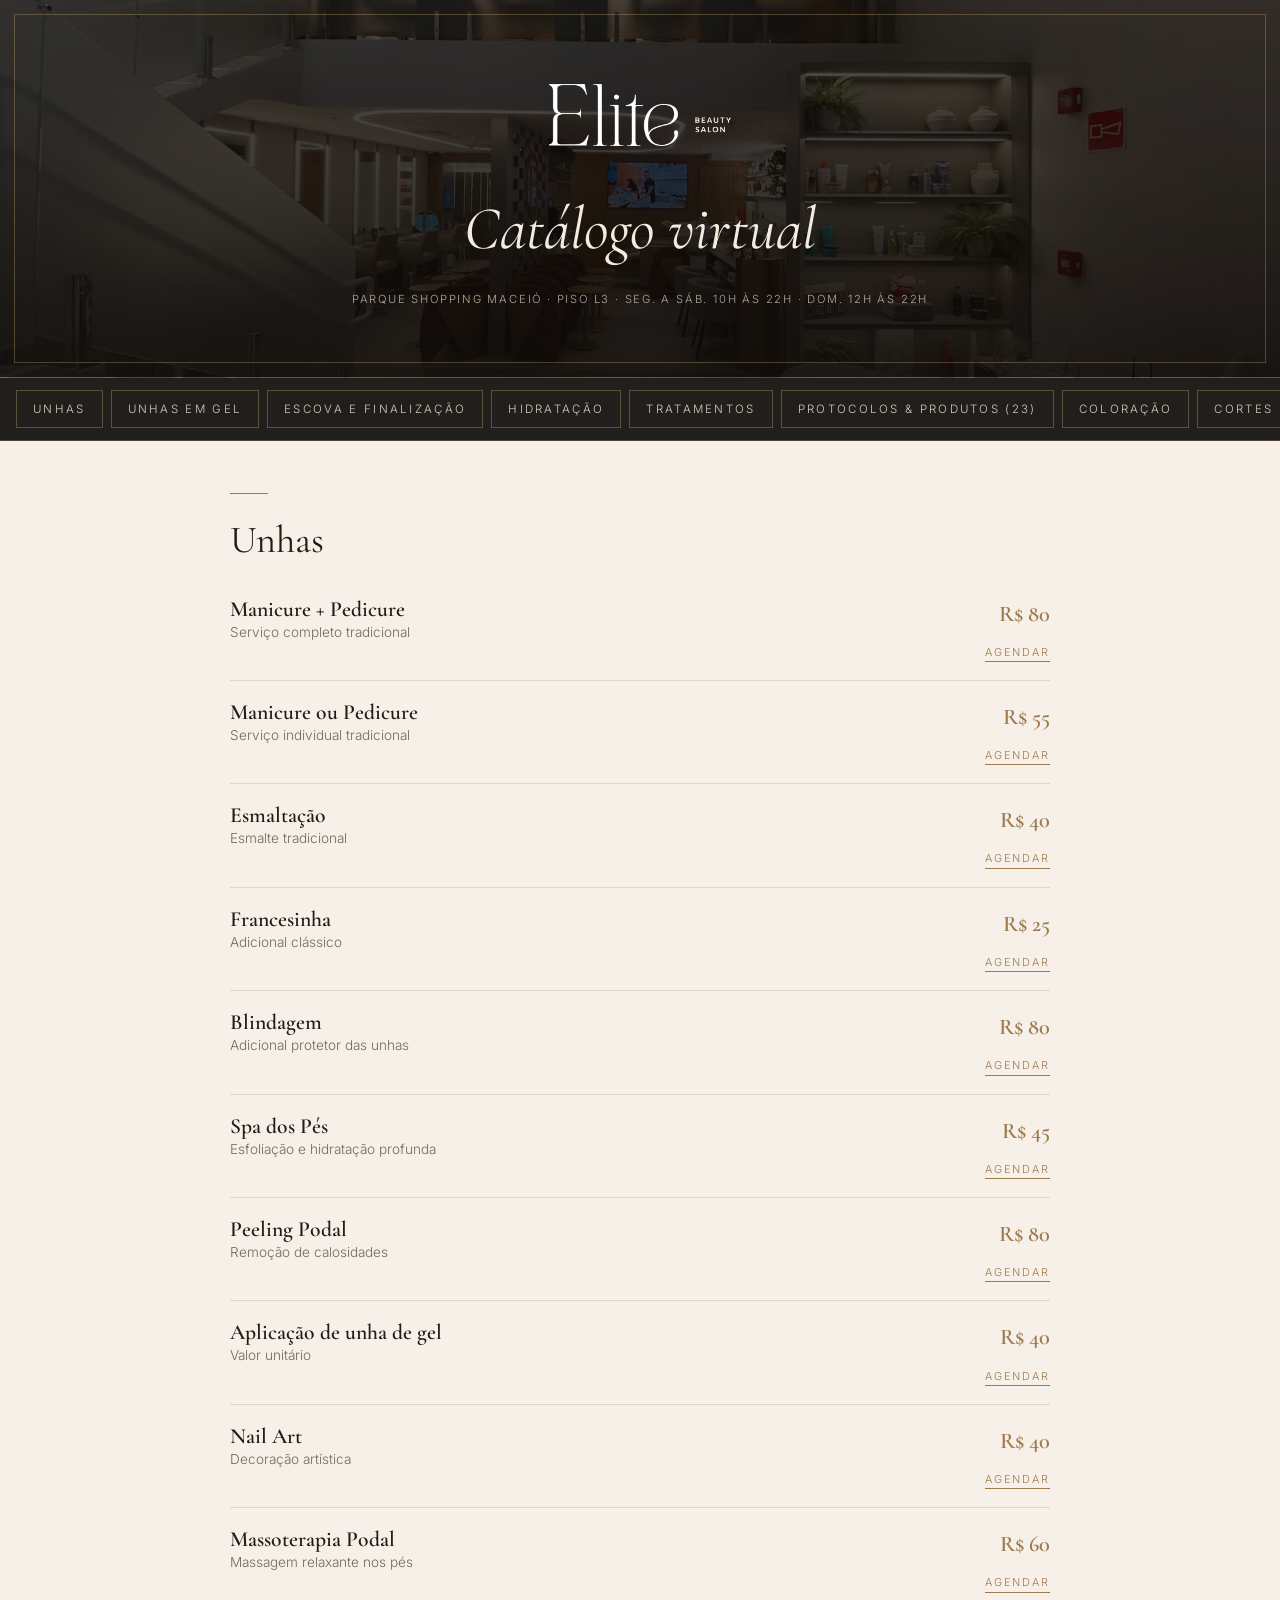
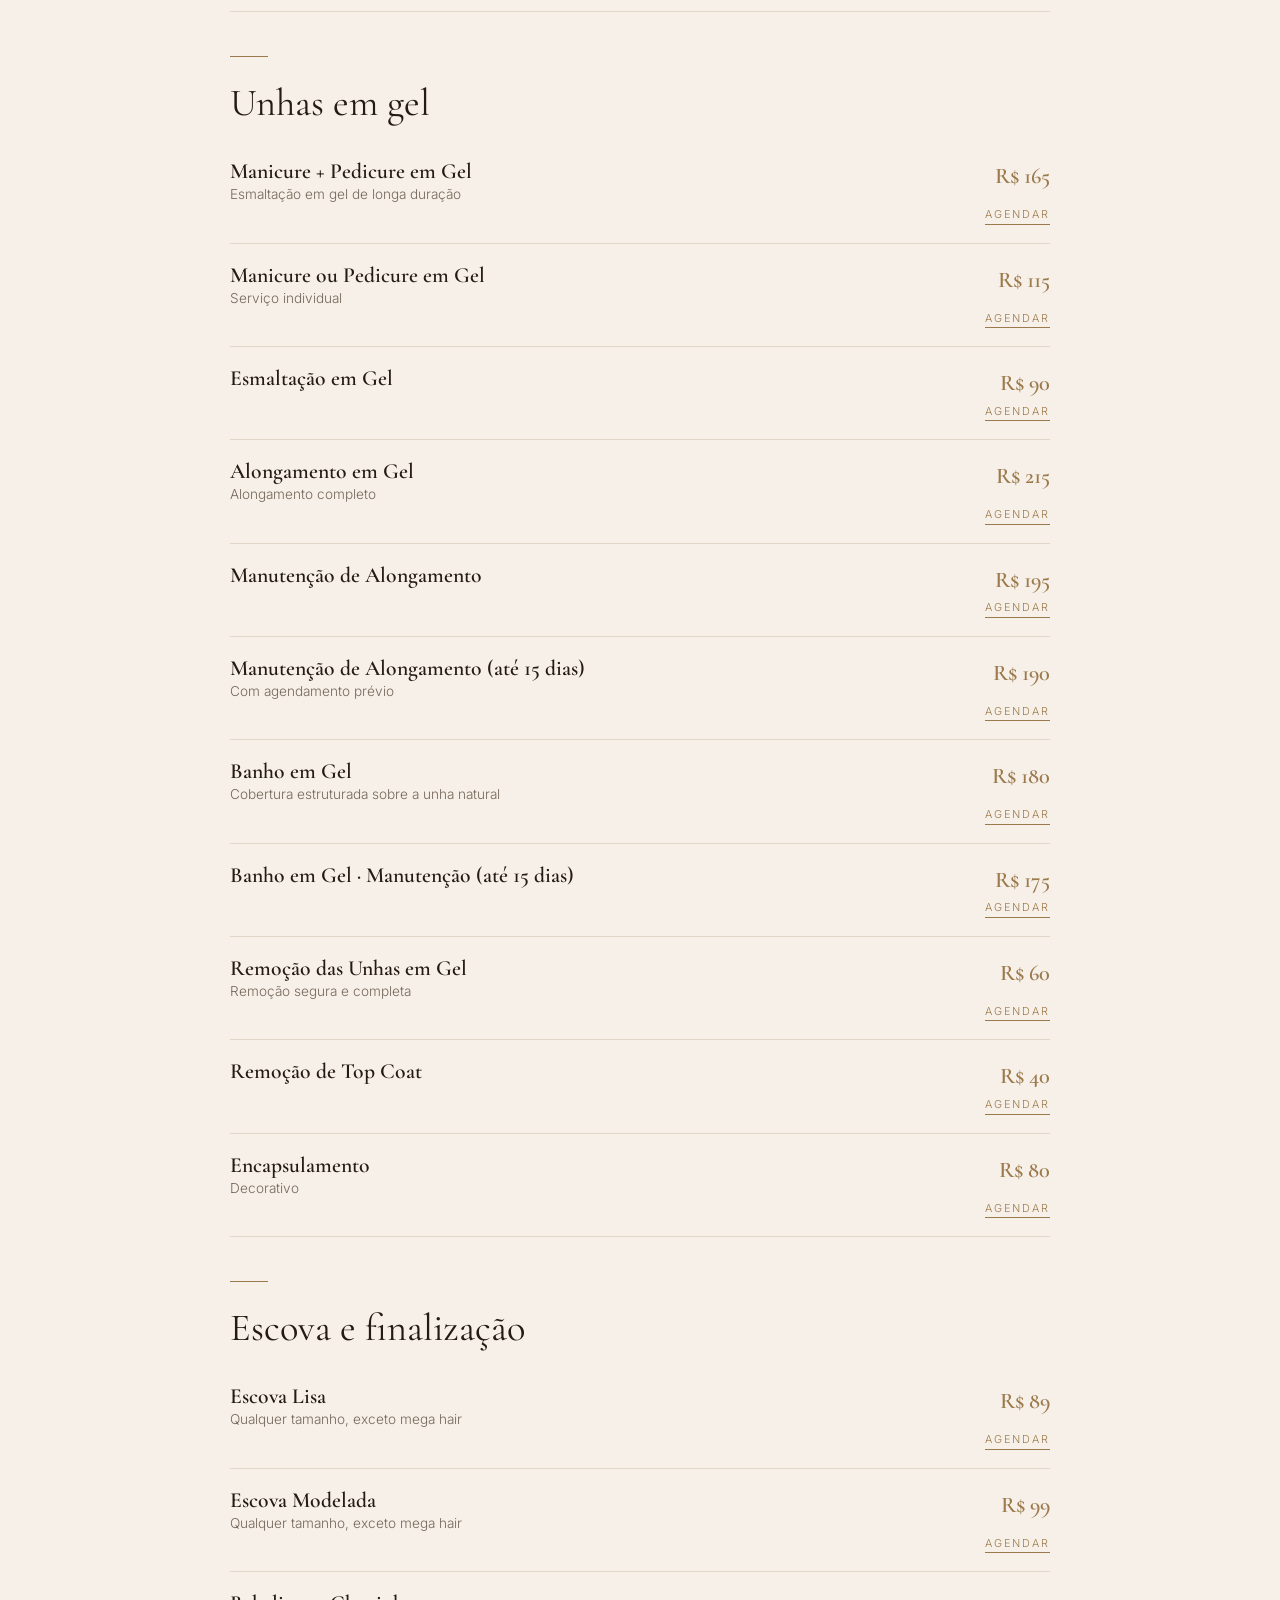
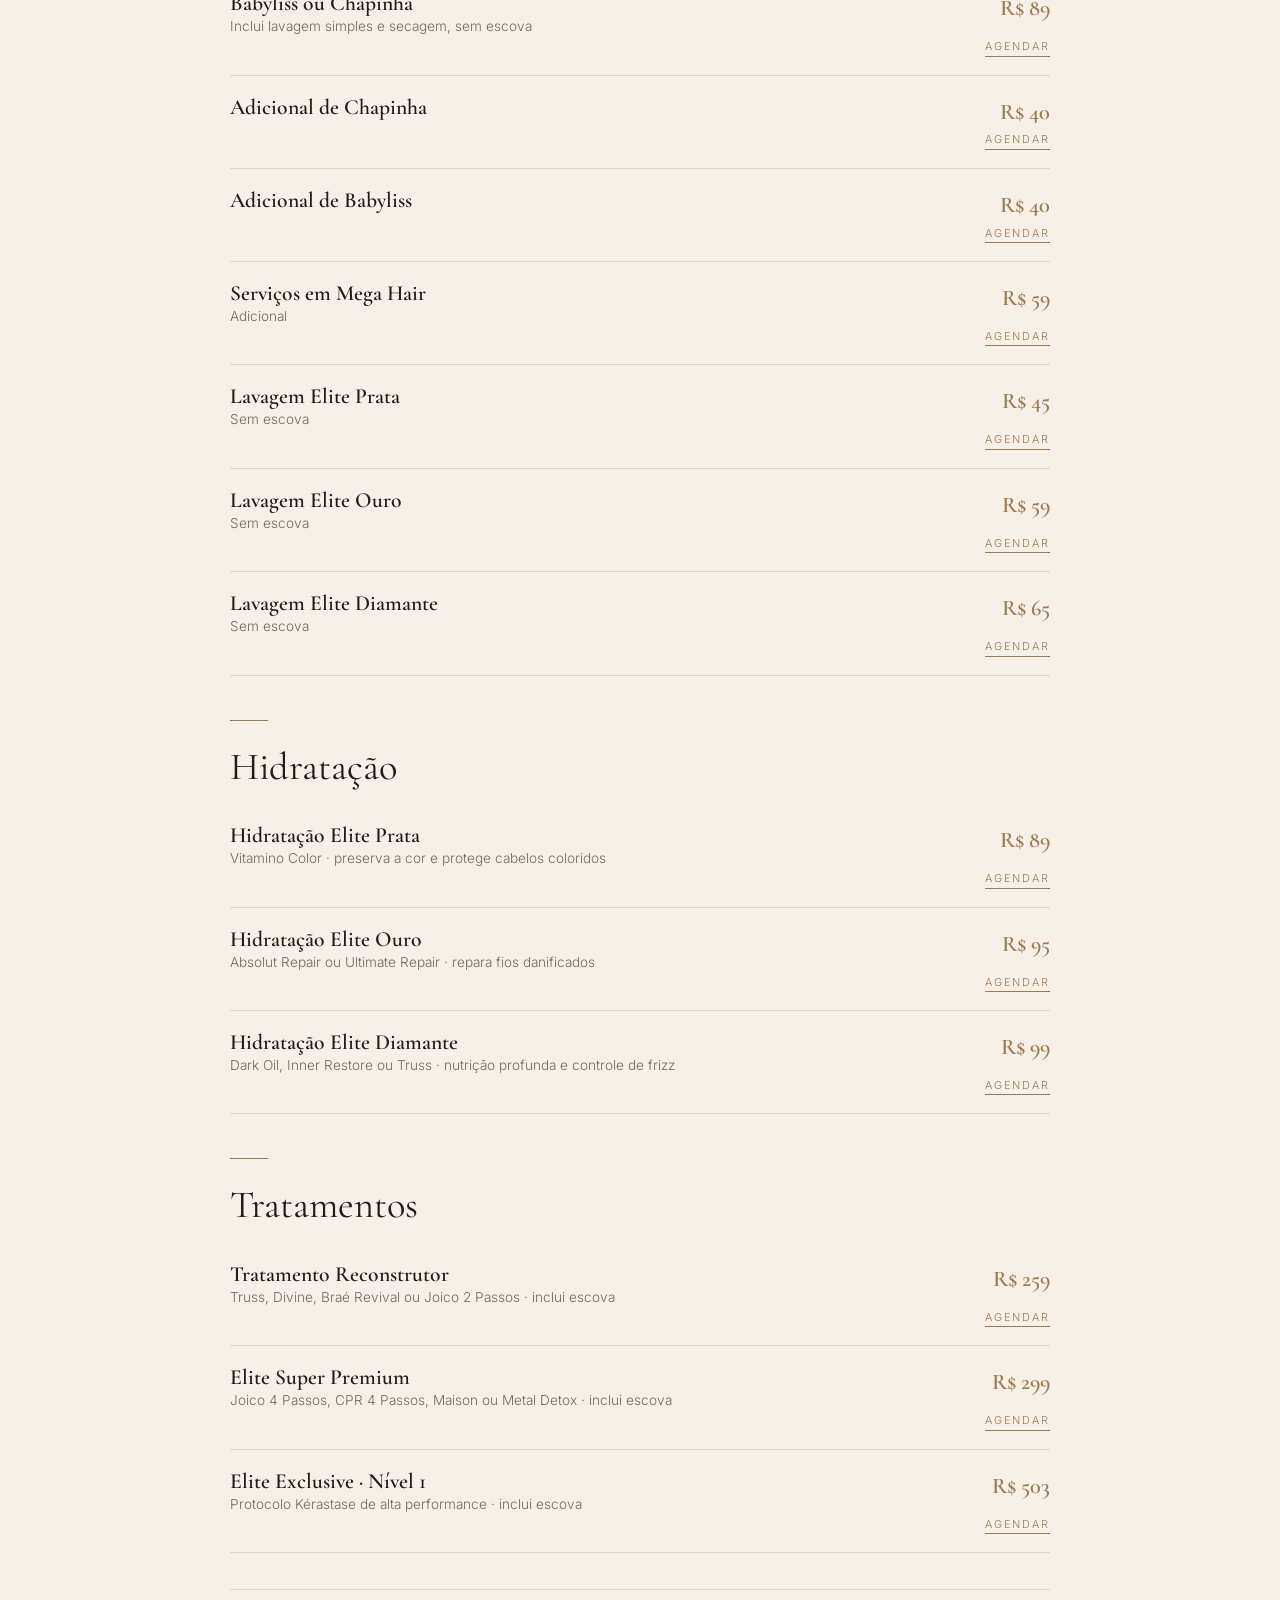
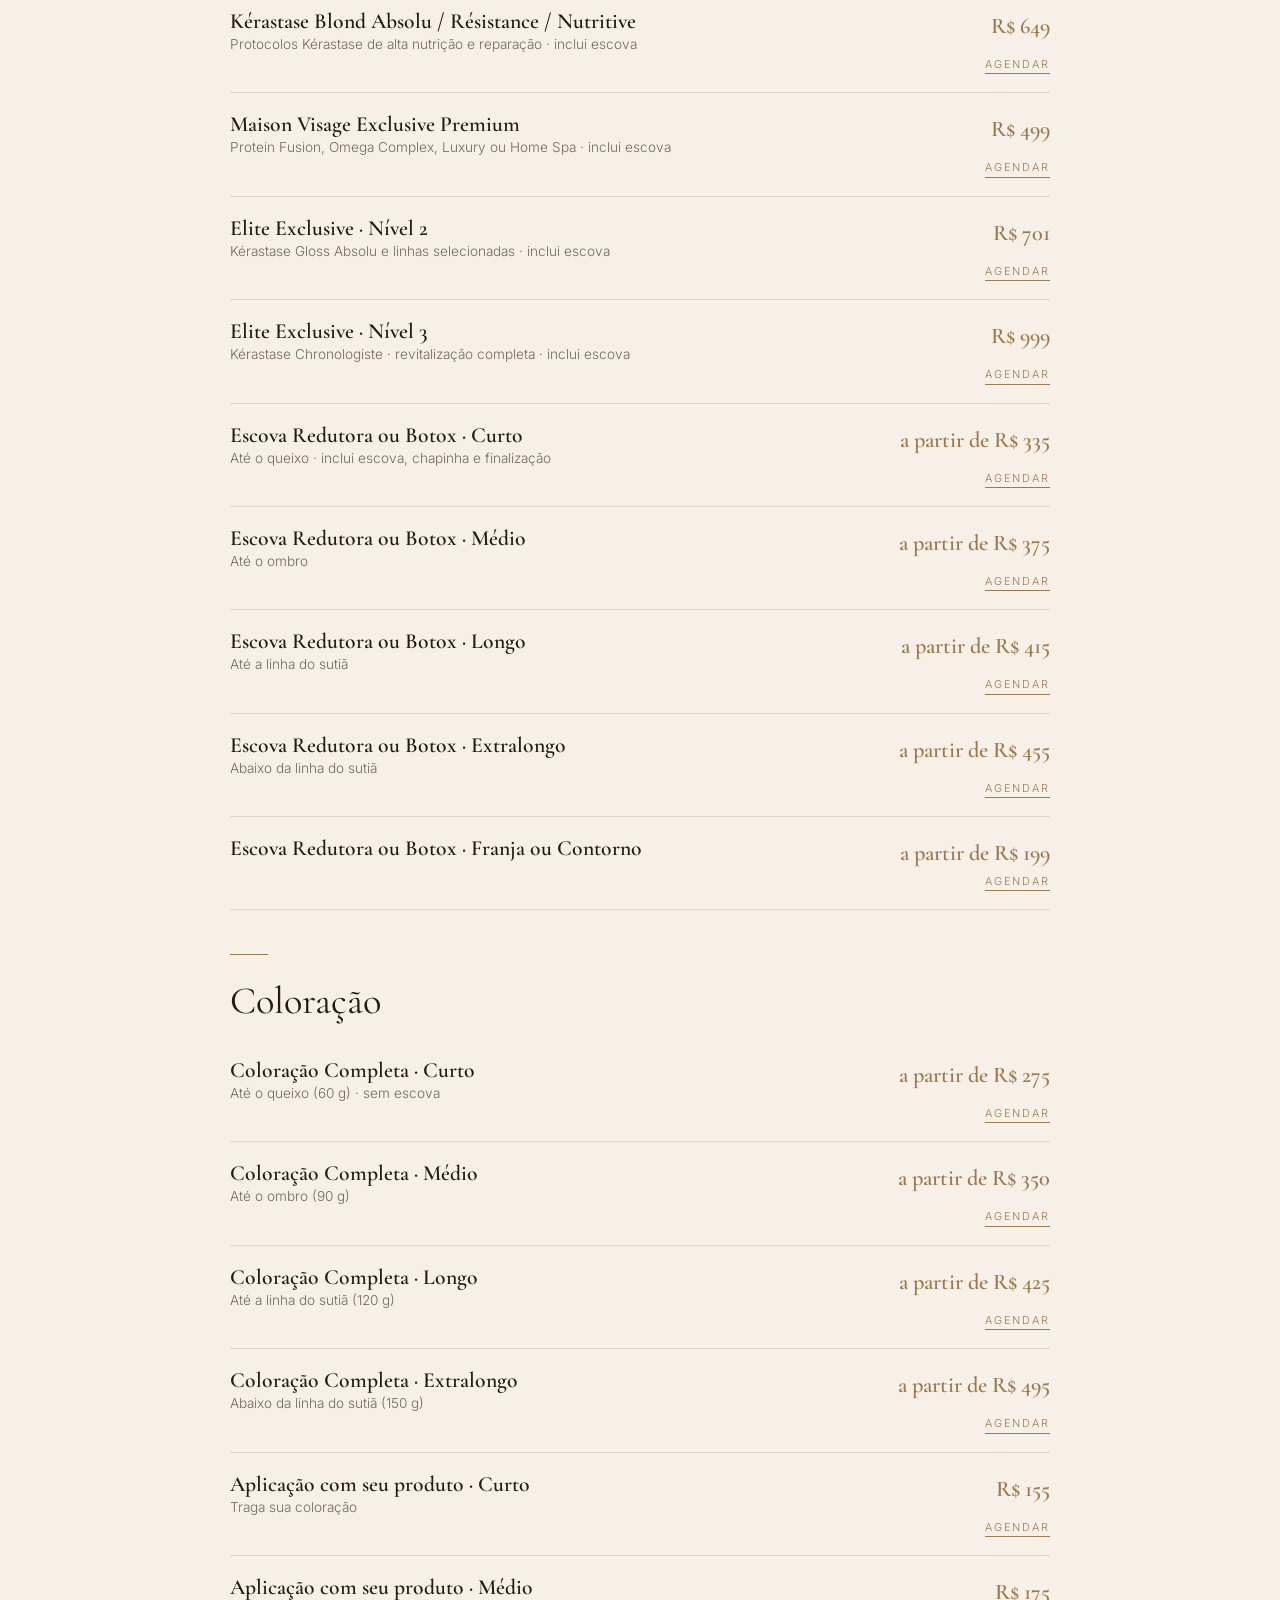
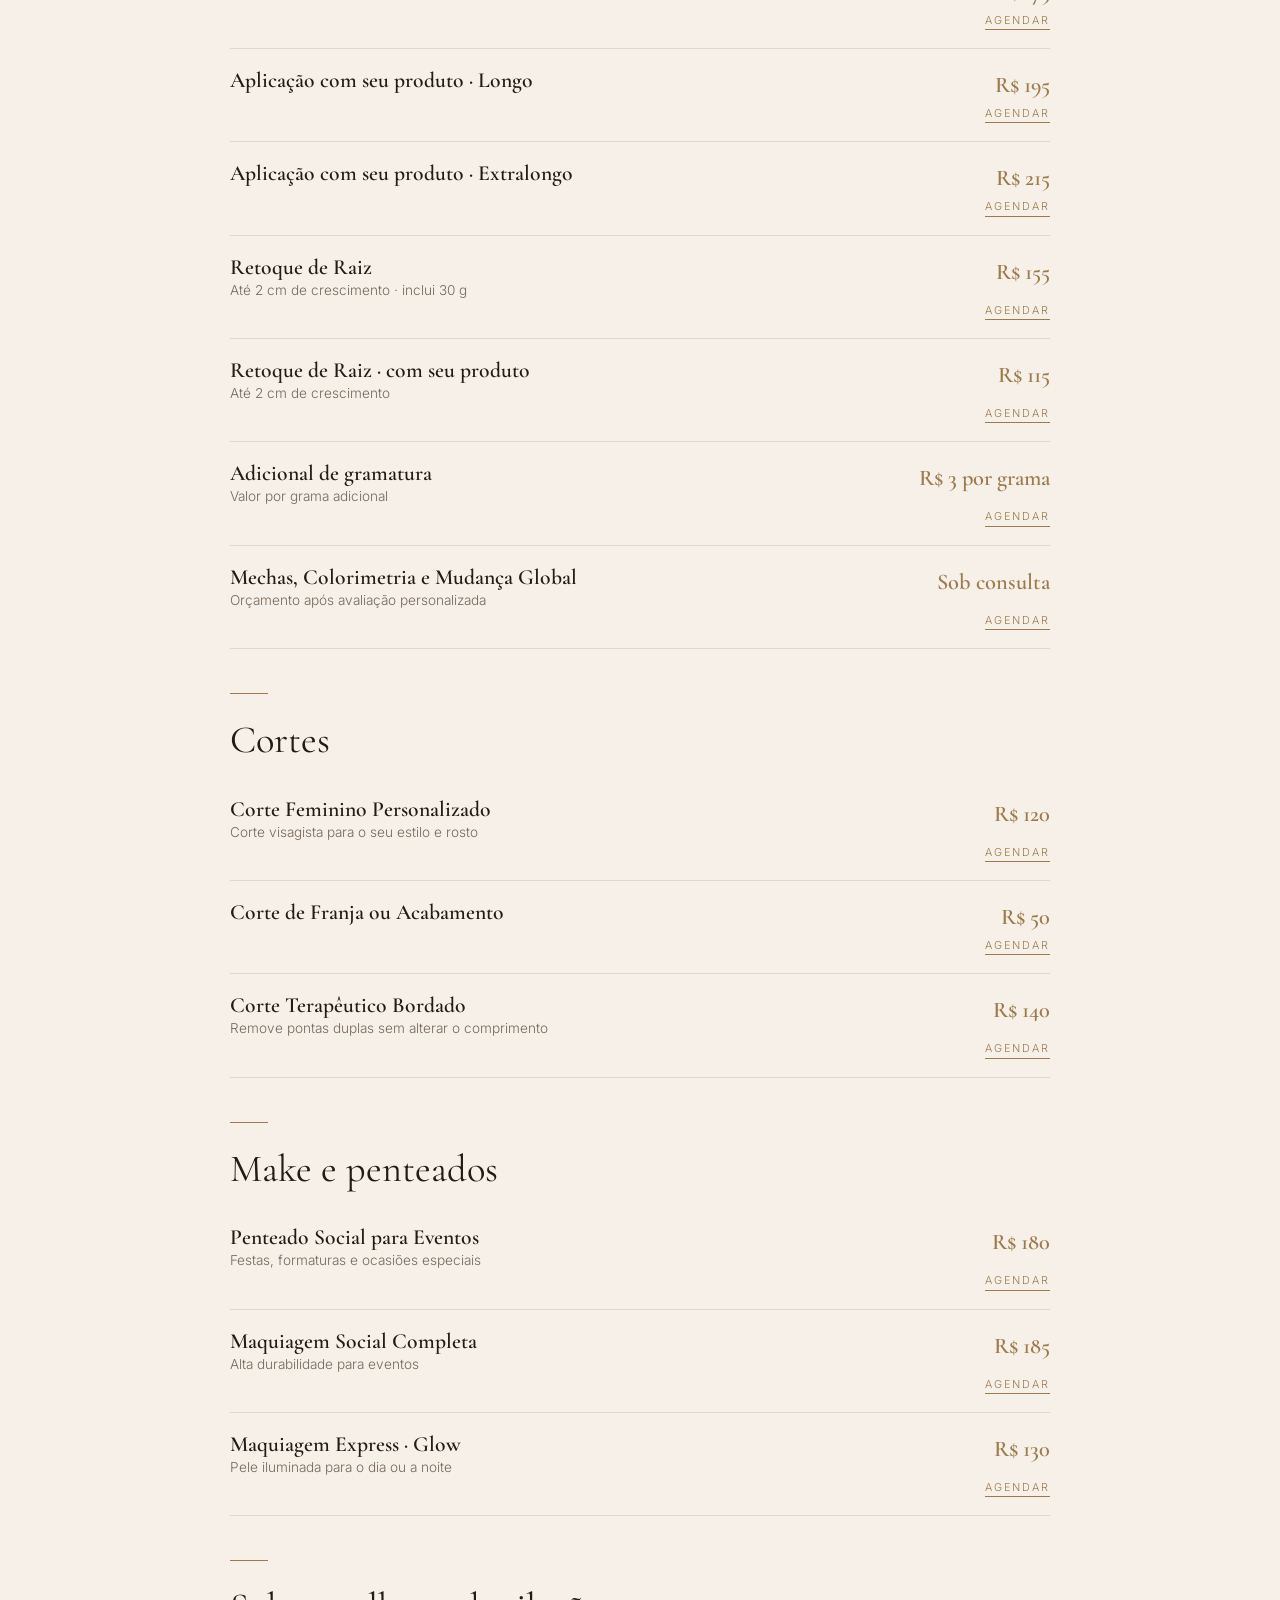
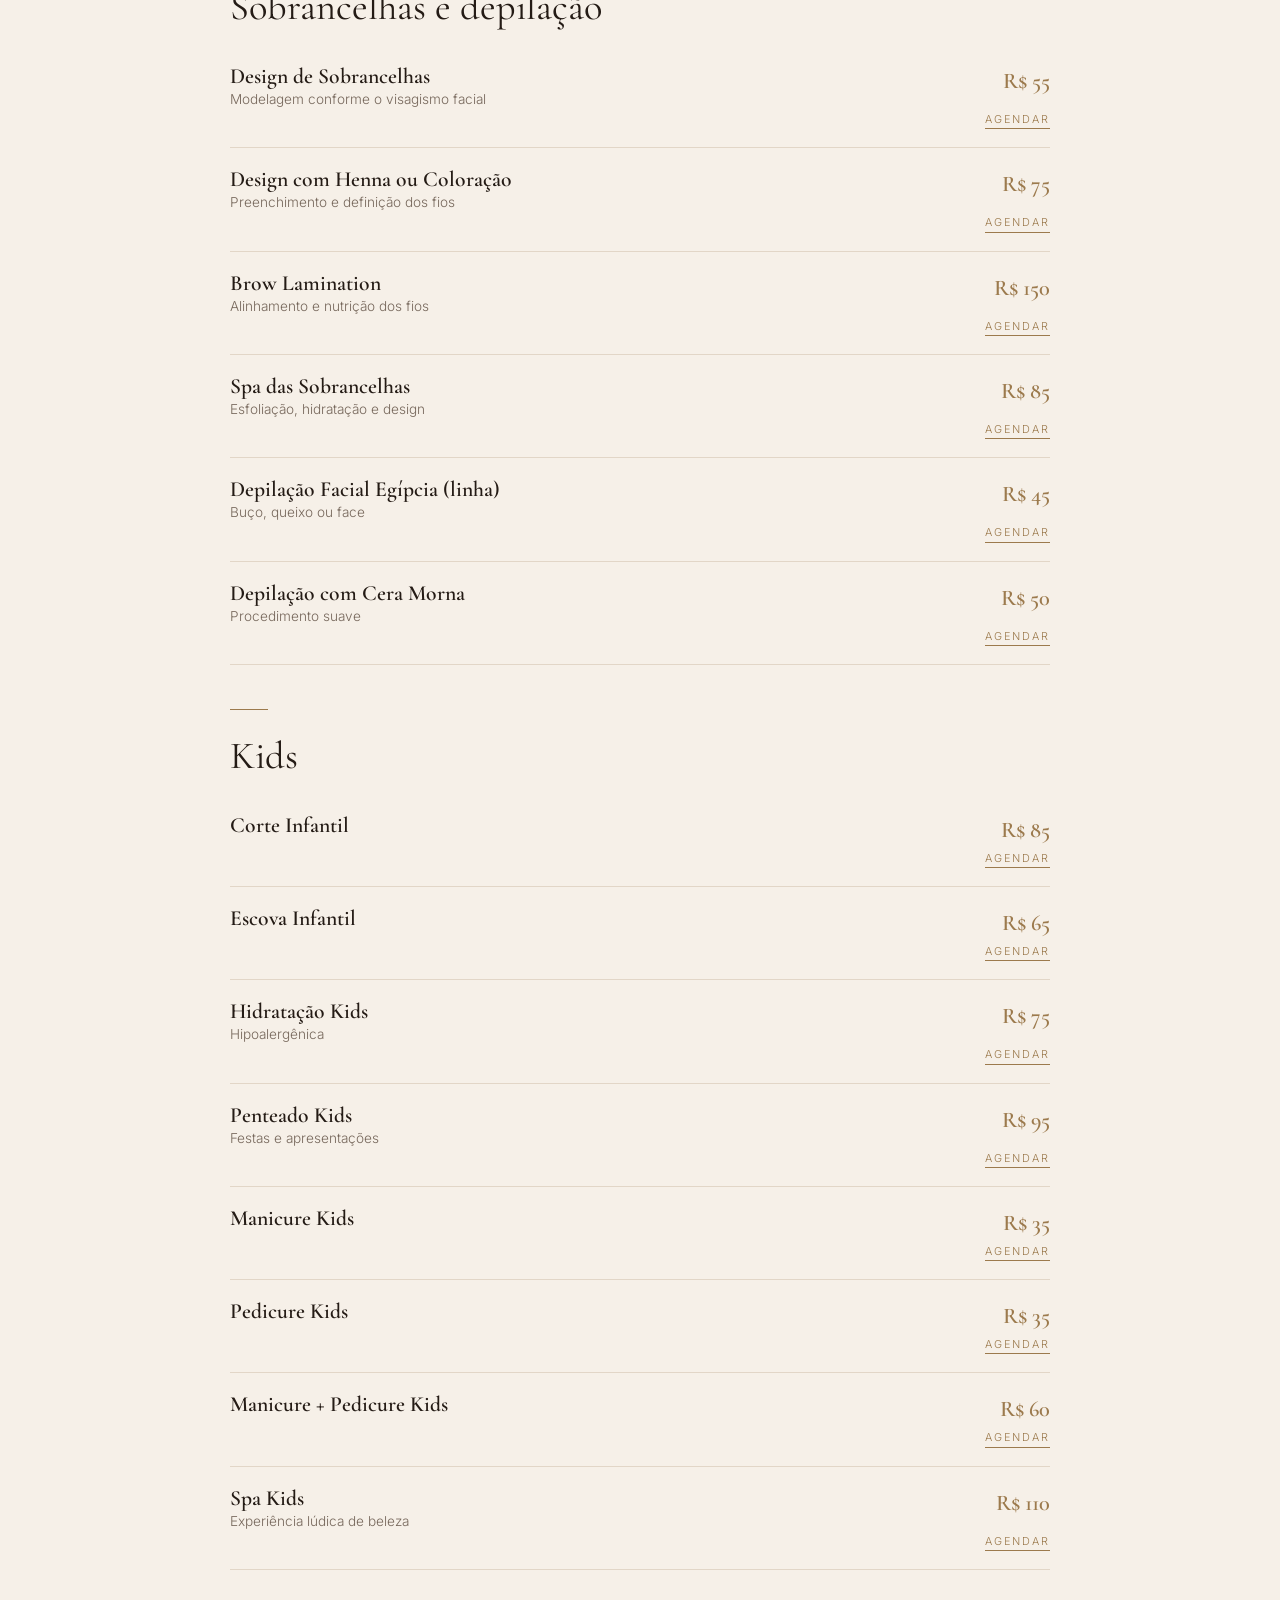
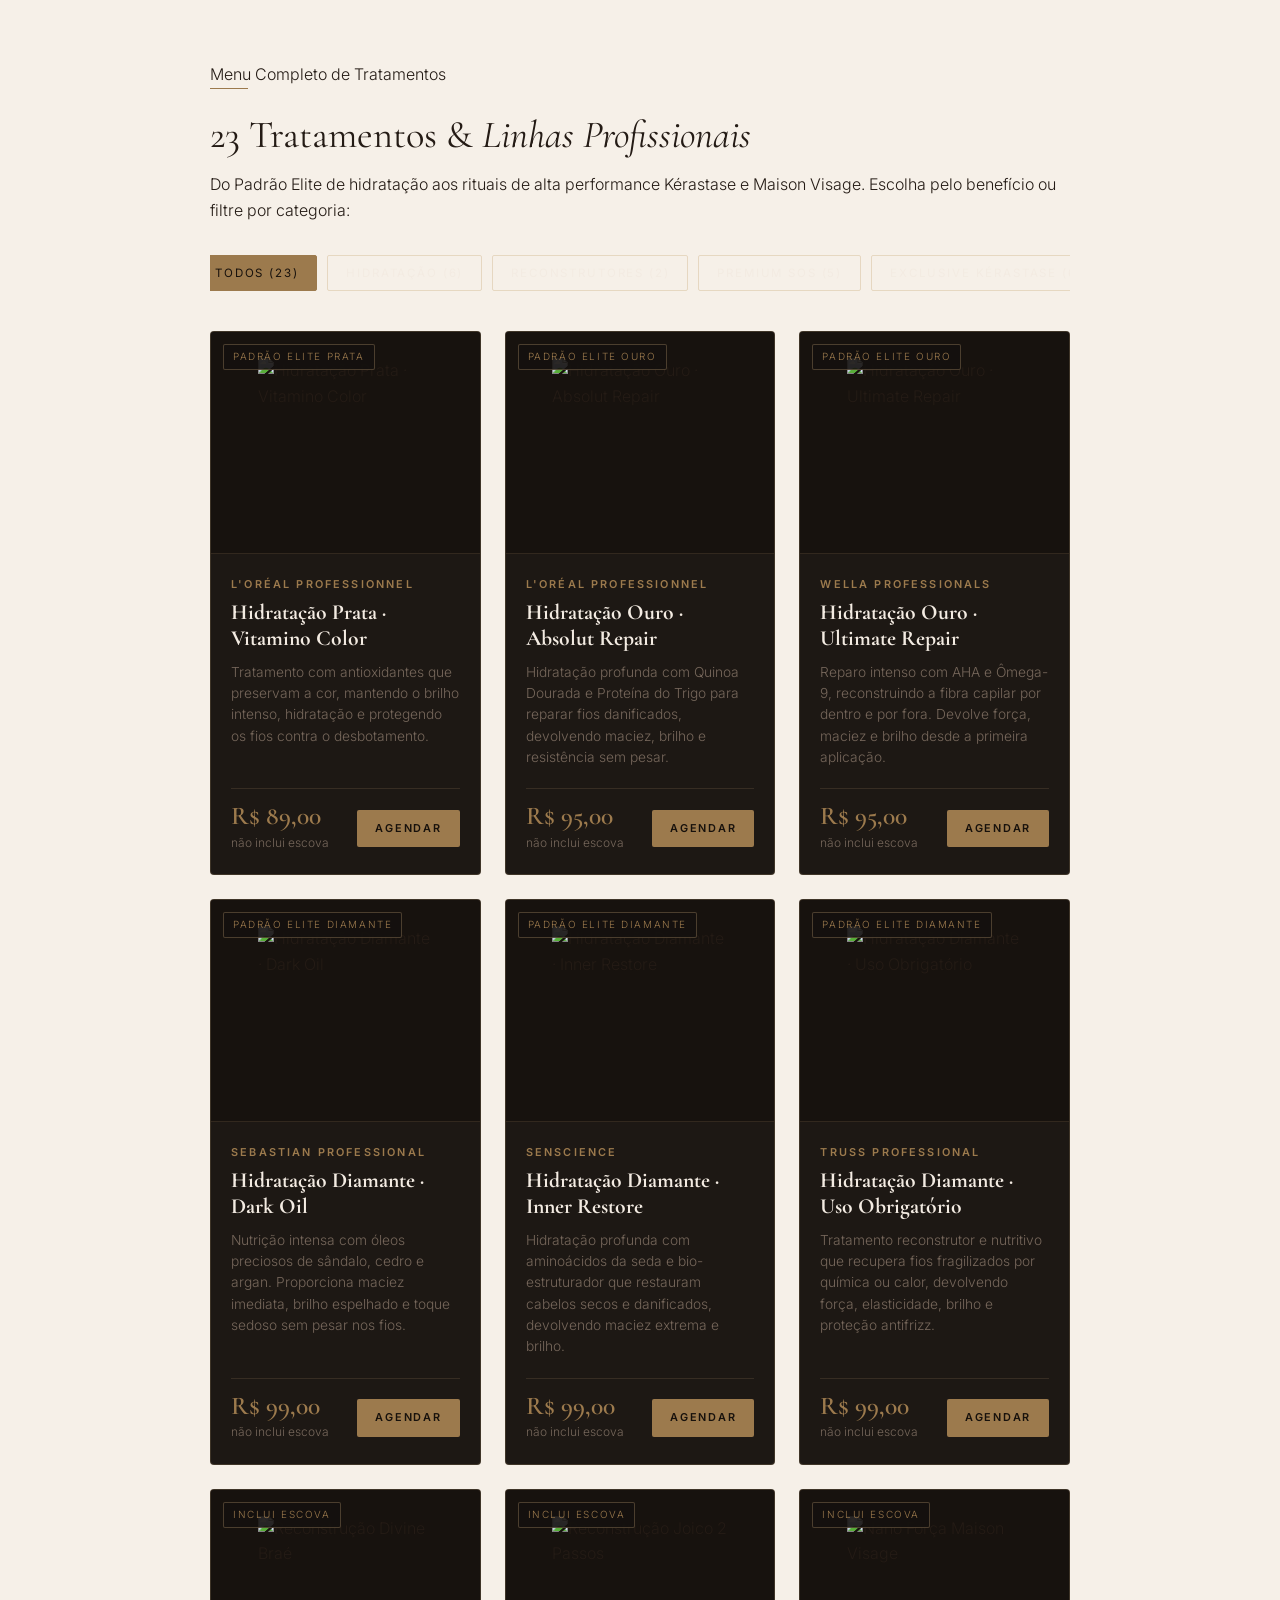
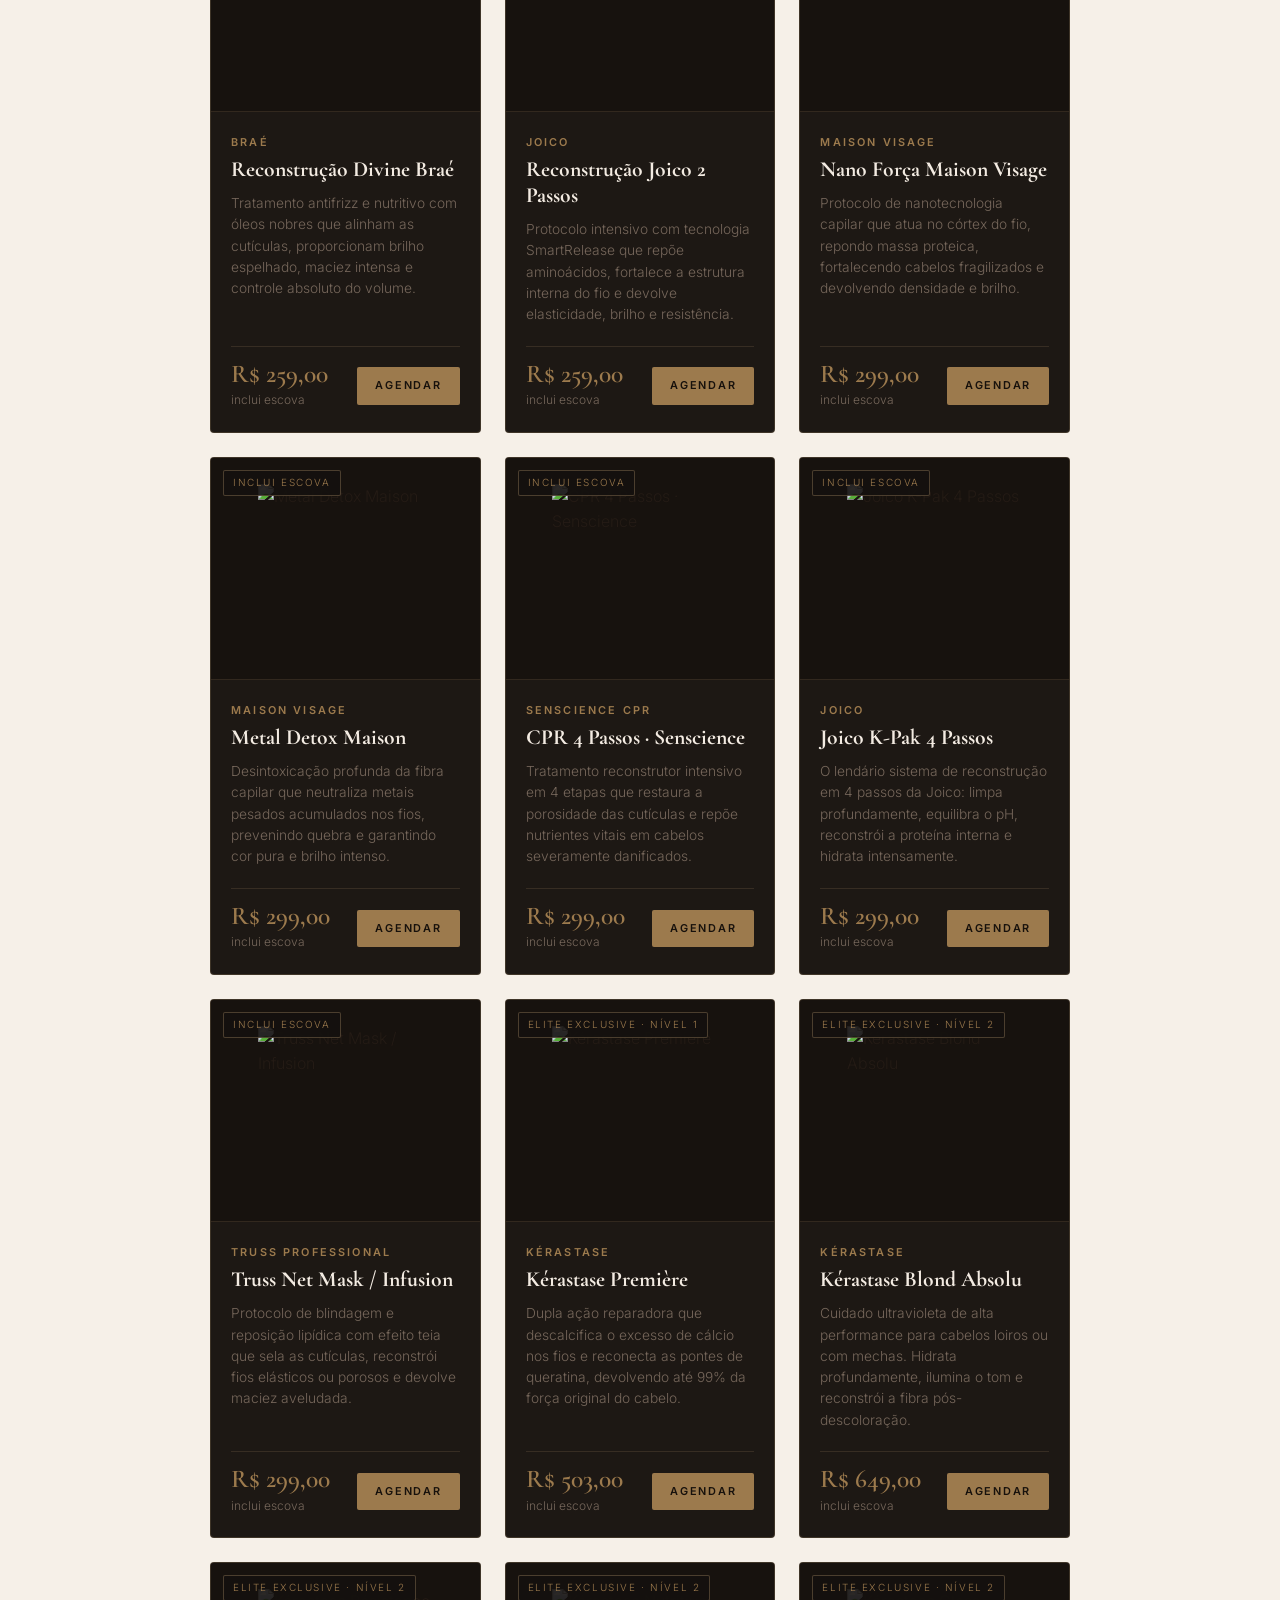
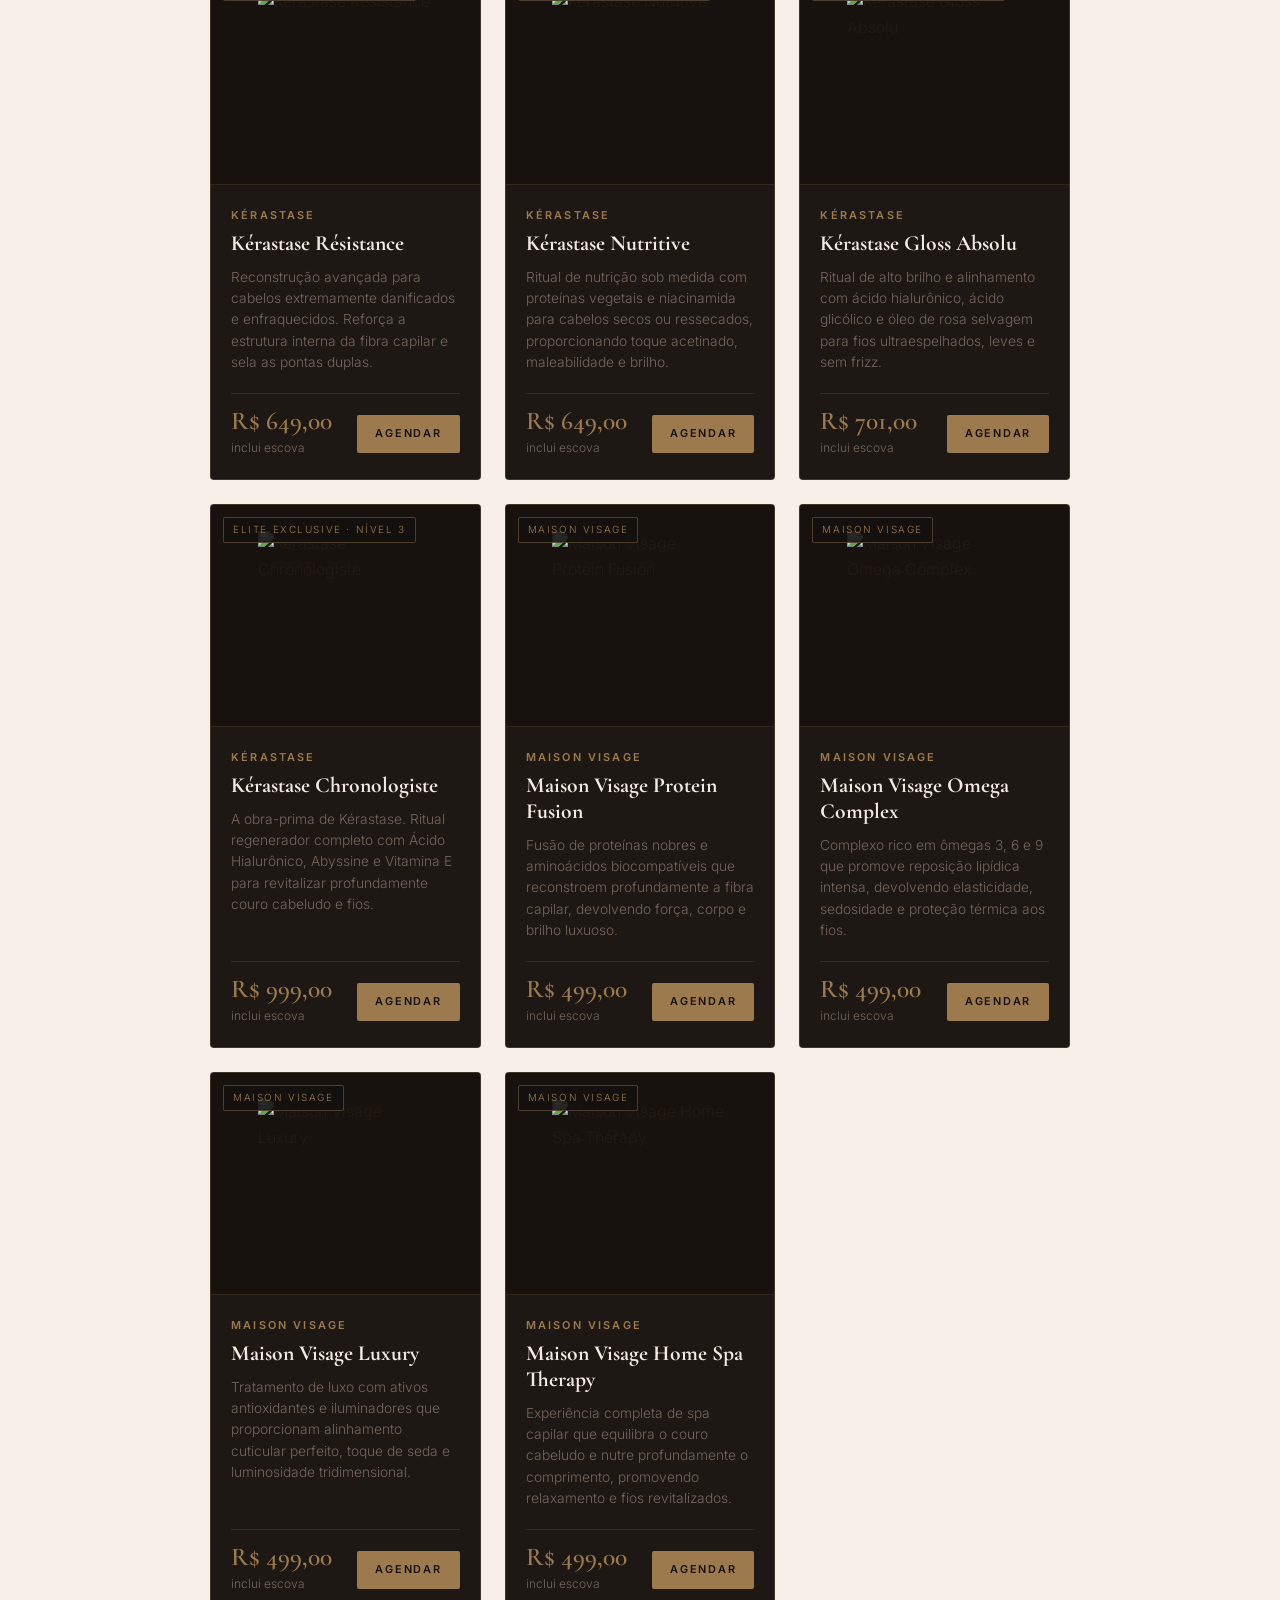
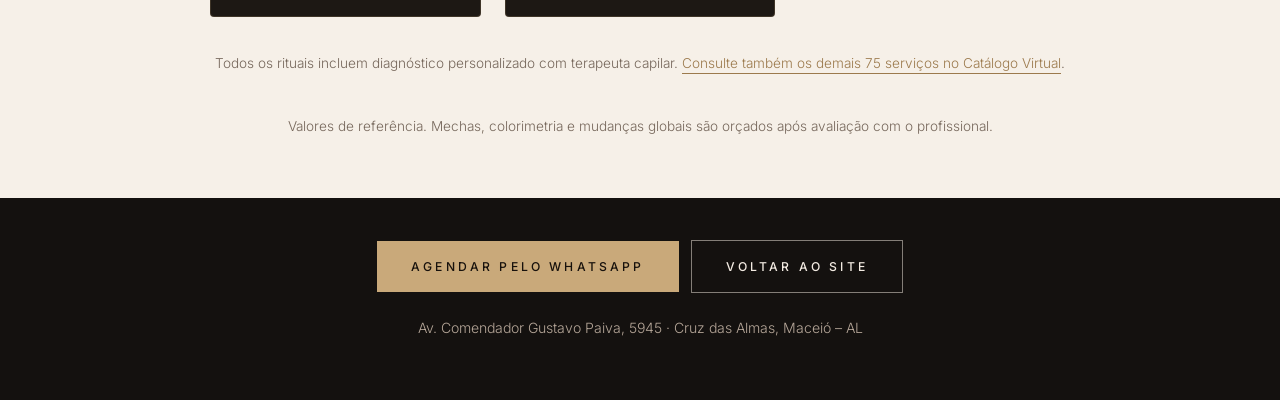
==== catalogo/index.html @ a3626fc6 "style: aperfeicoamento completo da responsividade mobile para todas as paginas" ====
<!DOCTYPE html><html lang="pt-BR"><head><meta charset="utf-8"><meta name="viewport" content="width=device-width, initial-scale=1, viewport-fit=cover">
<title>Catálogo virtual | Elite Beauty Salon – Parque Shopping Maceió</title>
<meta name="description" content="Catálogo virtual de serviços do Elite Beauty Salon, no Parque Shopping Maceió.">
<meta name="robots" content="noindex, nofollow"><meta name="theme-color" content="#14110f">
<link rel="preconnect" href="https://fonts.googleapis.com"><link rel="preconnect" href="https://fonts.gstatic.com" crossorigin>
<link href="https://fonts.googleapis.com/css2?family=Cormorant+Garamond:ital,wght@0,400;0,500;0,600;1,400;1,500&family=Inter:wght@300;400;500;600&display=swap" rel="stylesheet">
<style>
:root{--bg:#f6f0e8;--surface:#fffaf4;--ink:#241b15;--muted:#76675b;--gold:#9c7a4d;--line:#e2d6c7;color-scheme:light}
@media (prefers-color-scheme:dark){:root:not([data-theme="light"]){--bg:#14110f;--surface:#1d1814;--ink:#f3ebe2;--muted:#b5a698;--gold:#c9a97a;--line:#33291f;color-scheme:dark}}
:root[data-theme="dark"]{--bg:#14110f;--surface:#1d1814;--ink:#f3ebe2;--muted:#b5a698;--gold:#c9a97a;--line:#33291f;color-scheme:dark}
*{box-sizing:border-box;margin:0}
:root{padding-top:env(safe-area-inset-top,0px);padding-bottom:env(safe-area-inset-bottom,0px)}
html{scroll-behavior:smooth;scroll-padding-top:calc(130px + env(safe-area-inset-top,0px))}
body{background:var(--bg);color:var(--ink);font:400 16px/1.6 Inter,system-ui,-apple-system,"Segoe UI",sans-serif}
h1,h2{font-family:"Cormorant Garamond",Georgia,"Times New Roman",serif;font-weight:500}
.top{background:#14110f;color:#f3ebe2;text-align:center;padding:48px 20px 34px;border-bottom:1px solid rgba(201,169,122,.3)}
.top img{height:56px;margin:0 auto 20px}
.top h1{font-size:clamp(1.7rem,5vw,2.5rem)}
.top p{color:#b5a698;font-size:.9rem;margin-top:6px}
.chips{position:sticky;top:0;z-index:10;background:rgba(20,17,15,.94);backdrop-filter:blur(8px);-webkit-backdrop-filter:blur(8px);padding-top:env(safe-area-inset-top,0px);display:flex;gap:8px;overflow-x:auto;padding:12px 16px;border-bottom:1px solid rgba(201,169,122,.25);scrollbar-width:none}
.chips::-webkit-scrollbar{display:none}
.chips a{flex:none;color:#d9cbbd;text-decoration:none;font-size:.72rem;letter-spacing:.14em;text-transform:uppercase;padding:9px 16px;border:1px solid rgba(201,169,122,.35)}
.chips a:hover{background:#c9a97a;color:#17110c}
main{max-width:860px;margin:0 auto;padding:12px 20px 60px}
section{padding:40px 0 4px}
h2{font-size:1.9rem;margin-bottom:6px}
h2::before{content:"";display:block;width:38px;height:1px;background:var(--gold);margin-bottom:16px}
ul{list-style:none;padding:0}
li{display:grid;grid-template-columns:1fr auto;gap:2px 16px;padding:14px 0;border-bottom:1px solid var(--line);align-items:start}
.it b{font-weight:600;display:block}
.it small{color:var(--muted);font-size:.85rem;display:block;line-height:1.4}
.pr{color:var(--gold);font-weight:600;white-space:nowrap;text-align:right}
.ag{grid-column:2;justify-self:end;color:var(--gold);font-size:.68rem;letter-spacing:.18em;text-transform:uppercase;text-decoration:none;border-bottom:1px solid var(--gold)}
.note{color:var(--muted);font-size:.85rem;margin-top:38px;text-align:center}
.cta{text-align:center;padding:36px 20px 60px;background:#14110f;color:#f3ebe2}
.btn{display:inline-block;background:#c9a97a;color:#17110c;padding:16px 34px;font-weight:600;font-size:.76rem;letter-spacing:.18em;text-transform:uppercase;text-decoration:none;margin:6px}
.btn.g{background:transparent;color:#f3ebe2;border:1px solid rgba(243,235,226,.5)}
.cta p{color:#b5a698;font-size:.88rem;margin-top:18px}

body{font-weight:300}
.top{background:linear-gradient(rgba(14,11,9,.7),rgba(14,11,9,.93)),url([data-uri]) center/cover;padding:84px 20px 68px;position:relative}
.top::after{content:"";position:absolute;inset:14px;border:1px solid rgba(201,169,122,.32);pointer-events:none}
.top img{height:62px;margin-bottom:26px}
.top h1{font-size:clamp(2.4rem,7vw,3.8rem);font-weight:400;font-style:italic}
.top p{letter-spacing:.16em;text-transform:uppercase;font-size:.7rem;margin-top:14px}
h2{font-size:2.4rem;font-weight:400}
.it b{font-family:"Cormorant Garamond",Georgia,serif;font-size:1.35rem;font-weight:600;line-height:1.25}
.pr{font-family:"Cormorant Garamond",Georgia,serif;font-size:1.4rem;font-weight:600}
li{padding:18px 0}
.chips a{letter-spacing:.2em}
.btn{letter-spacing:.26em;font-weight:500}


/* ============================================================
   ESTILOS DOS 23 TRATAMENTOS E LINHAS PROFISSIONAIS
   ============================================================ */
.filter-tabs{display:flex;gap:10px;overflow-x:auto;padding-bottom:12px;margin:32px 0 28px;scrollbar-width:none}
.filter-tabs::-webkit-scrollbar{display:none}
.filter-btn{background:transparent;border:1px solid rgba(201,169,122,.35);color:var(--ink);padding:10px 18px;font-size:.72rem;letter-spacing:.16em;text-transform:uppercase;cursor:pointer;white-space:nowrap;font-family:inherit;transition:.25s;border-radius:2px}
.dark .filter-btn{color:#f3ebe2}
.filter-btn:hover,.filter-btn.active{background:var(--gold);color:#17110c;border-color:var(--gold)}
.prod-grid{display:grid;grid-template-columns:repeat(auto-fill,minmax(270px,1fr));gap:24px}
.prod-card{background:var(--surface);border:1px solid var(--line);border-radius:4px;overflow:hidden;display:flex;flex-direction:column;transition:transform .3s,border-color .3s,box-shadow .3s}
.dark .prod-card{background:#1d1814;border-color:rgba(201,169,122,.2)}
.prod-card:hover{transform:translateY(-5px);border-color:var(--gold);box-shadow:0 14px 32px rgba(0,0,0,.15)}
.prod-media{position:relative;background:#fdfbf7;padding:26px 20px 20px;display:flex;align-items:center;justify-content:center;min-height:220px;border-bottom:1px solid var(--line)}
.dark .prod-media{background:#17120e;border-color:rgba(201,169,122,.15)}
.prod-media img{max-height:175px;width:auto;max-width:100%;object-fit:contain;transition:transform .3s}
.prod-card:hover .prod-media img{transform:scale(1.05)}
.prod-badge{position:absolute;top:12px;left:12px;background:rgba(20,17,15,.9);color:var(--gold);font-size:.62rem;letter-spacing:.16em;text-transform:uppercase;padding:4px 9px;border-radius:2px;border:1px solid rgba(201,169,122,.3)}
.prod-info{padding:22px 20px 20px;display:flex;flex-direction:column;flex:1}
.prod-brand{font-size:.68rem;letter-spacing:.2em;text-transform:uppercase;color:var(--gold);margin-bottom:6px;font-weight:600}
.prod-title{font-family:"Cormorant Garamond",Georgia,serif;font-size:1.35rem;line-height:1.2;margin-bottom:10px;color:var(--ink)}
.dark .prod-title{color:#f3ebe2}
.prod-desc{font-size:.86rem;color:var(--muted);line-height:1.55;margin-bottom:20px;flex:1}
.prod-footer{display:flex;align-items:center;justify-content:space-between;padding-top:14px;border-top:1px solid var(--line);gap:10px}
.dark .prod-footer{border-color:rgba(201,169,122,.15)}
.prod-price{font-family:"Cormorant Garamond",Georgia,serif;font-size:1.6rem;font-weight:600;color:var(--gold);line-height:1}
.prod-btn{background:var(--gold);color:#17110c;padding:10px 18px;font-size:.68rem;letter-spacing:.16em;text-transform:uppercase;text-decoration:none;font-weight:600;border-radius:2px;transition:.2s;white-space:nowrap;display:inline-block}
.prod-btn:hover{background:#dcbd8f}


/* ============================================================
   RESPONSIVIDADE MOBILE COMPLETA (catalogo/index.html)
   ============================================================ */
html, body {
  overflow-x: hidden !important;
  width: 100%;
}

@media (max-width: 768px) {
  .top { padding: 34px 16px 24px; }
  .top img { height: 42px; margin-bottom: 14px; }
  .top h1 { font-size: clamp(1.6rem, 5.5vw, 2.2rem); }
  .top p { font-size: 0.85rem; }

  .chips {
    gap: 6px;
    padding: 10px 14px;
    scroll-snap-type: x proximity;
    -webkit-overflow-scrolling: touch;
  }
  .chips a {
    padding: 7px 12px;
    font-size: 0.66rem;
    letter-spacing: 0.12em;
    scroll-snap-align: start;
    white-space: nowrap;
  }

  main { padding: 8px 16px 50px; }
  section { padding: 30px 0 4px; }
  h2 { font-size: 1.55rem; margin-bottom: 4px; }
  h2::before { margin-bottom: 12px; }

  li {
    grid-template-columns: 1fr auto;
    gap: 4px 12px;
    padding: 12px 0;
  }
  .it b { font-size: 0.95rem; line-height: 1.3; }
  .it small { font-size: 0.8rem; margin-top: 3px; line-height: 1.35; }
  .pr { font-size: 0.95rem; }
  .ag { font-size: 0.64rem; padding-top: 2px; }

  .filter-tabs {
    gap: 8px;
    padding: 4px 14px 12px;
    margin: 18px -14px 18px;
    scroll-snap-type: x proximity;
    -webkit-overflow-scrolling: touch;
  }
  .filter-btn {
    scroll-snap-align: start;
    flex-shrink: 0;
    padding: 8px 14px;
    font-size: 0.68rem;
  }

  .prod-grid { grid-template-columns: 1fr; gap: 16px; }
  .prod-media { min-height: 180px; padding: 18px 12px; }
  .prod-media img { max-height: 150px; }
  .prod-info { padding: 16px 14px 14px; }
  .prod-title { font-size: 1.25rem; }
  .prod-footer { flex-wrap: wrap; gap: 8px; }
  .prod-price { font-size: 1.45rem; }
  .prod-btn { flex: 1; text-align: center; padding: 10px 14px; }

  .cta { padding: 32px 16px 50px; }
  .btn { display: block; width: 100%; max-width: 320px; margin: 8px auto; text-align: center; padding: 14px 20px; }
}

@media (max-width: 480px) {
  .top h1 { font-size: clamp(1.45rem, 6.5vw, 1.9rem); }
  .chips a { padding: 6px 10px; font-size: 0.62rem; }
  .prod-media { min-height: 160px; padding: 14px 10px; }
  .prod-media img { max-height: 135px; }
}

</style></head><body>
<header class="top"><img src="[data-uri]" alt="Elite Beauty Salon"><h1>Catálogo virtual</h1><p>Parque Shopping Maceió · Piso L3 · Seg. a sáb. 10h às 22h · Dom. 12h às 22h</p></header>
<nav class="chips"><a href="#unhas">Unhas</a><a href="#unhas-em-gel">Unhas em gel</a><a href="#escova-e-finalizacao">Escova e finalização</a><a href="#hidratacao">Hidratação</a><a href="#tratamentos">Tratamentos</a><a href="#protocolos-capilares">Protocolos &amp; Produtos (23)</a><a href="#coloracao">Coloração</a><a href="#cortes">Cortes</a><a href="#make-e-penteados">Make e penteados</a><a href="#sobrancelhas-e-depilacao">Sobrancelhas e depilação</a><a href="#kids">Kids</a></nav>
<main><section id="unhas"><h2>Unhas</h2><ul><li><div class="it"><b>Manicure + Pedicure</b><small>Serviço completo tradicional</small></div><div class="pr">R$ 80</div><a class="ag" href="https://wa.me/5582991077878?text=Ol%C3%A1%2C%20vim%20atrav%C3%A9s%20do%20cat%C3%A1logo%20virtual%20e%20gostaria%20de%20agendar%3A%20Manicure%20%2B%20Pedicure" target="_blank" rel="noopener">Agendar</a></li><li><div class="it"><b>Manicure ou Pedicure</b><small>Serviço individual tradicional</small></div><div class="pr">R$ 55</div><a class="ag" href="https://wa.me/5582991077878?text=Ol%C3%A1%2C%20vim%20atrav%C3%A9s%20do%20cat%C3%A1logo%20virtual%20e%20gostaria%20de%20agendar%3A%20Manicure%20ou%20Pedicure" target="_blank" rel="noopener">Agendar</a></li><li><div class="it"><b>Esmaltação</b><small>Esmalte tradicional</small></div><div class="pr">R$ 40</div><a class="ag" href="https://wa.me/5582991077878?text=Ol%C3%A1%2C%20vim%20atrav%C3%A9s%20do%20cat%C3%A1logo%20virtual%20e%20gostaria%20de%20agendar%3A%20Esmalta%C3%A7%C3%A3o" target="_blank" rel="noopener">Agendar</a></li><li><div class="it"><b>Francesinha</b><small>Adicional clássico</small></div><div class="pr">R$ 25</div><a class="ag" href="https://wa.me/5582991077878?text=Ol%C3%A1%2C%20vim%20atrav%C3%A9s%20do%20cat%C3%A1logo%20virtual%20e%20gostaria%20de%20agendar%3A%20Francesinha" target="_blank" rel="noopener">Agendar</a></li><li><div class="it"><b>Blindagem</b><small>Adicional protetor das unhas</small></div><div class="pr">R$ 80</div><a class="ag" href="https://wa.me/5582991077878?text=Ol%C3%A1%2C%20vim%20atrav%C3%A9s%20do%20cat%C3%A1logo%20virtual%20e%20gostaria%20de%20agendar%3A%20Blindagem" target="_blank" rel="noopener">Agendar</a></li><li><div class="it"><b>Spa dos Pés</b><small>Esfoliação e hidratação profunda</small></div><div class="pr">R$ 45</div><a class="ag" href="https://wa.me/5582991077878?text=Ol%C3%A1%2C%20vim%20atrav%C3%A9s%20do%20cat%C3%A1logo%20virtual%20e%20gostaria%20de%20agendar%3A%20Spa%20dos%20P%C3%A9s" target="_blank" rel="noopener">Agendar</a></li><li><div class="it"><b>Peeling Podal</b><small>Remoção de calosidades</small></div><div class="pr">R$ 80</div><a class="ag" href="https://wa.me/5582991077878?text=Ol%C3%A1%2C%20vim%20atrav%C3%A9s%20do%20cat%C3%A1logo%20virtual%20e%20gostaria%20de%20agendar%3A%20Peeling%20Podal" target="_blank" rel="noopener">Agendar</a></li><li><div class="it"><b>Aplicação de unha de gel</b><small>Valor unitário</small></div><div class="pr">R$ 40</div><a class="ag" href="https://wa.me/5582991077878?text=Ol%C3%A1%2C%20vim%20atrav%C3%A9s%20do%20cat%C3%A1logo%20virtual%20e%20gostaria%20de%20agendar%3A%20Aplica%C3%A7%C3%A3o%20de%20unha%20de%20gel" target="_blank" rel="noopener">Agendar</a></li><li><div class="it"><b>Nail Art</b><small>Decoração artística</small></div><div class="pr">R$ 40</div><a class="ag" href="https://wa.me/5582991077878?text=Ol%C3%A1%2C%20vim%20atrav%C3%A9s%20do%20cat%C3%A1logo%20virtual%20e%20gostaria%20de%20agendar%3A%20Nail%20Art" target="_blank" rel="noopener">Agendar</a></li><li><div class="it"><b>Massoterapia Podal</b><small>Massagem relaxante nos pés</small></div><div class="pr">R$ 60</div><a class="ag" href="https://wa.me/5582991077878?text=Ol%C3%A1%2C%20vim%20atrav%C3%A9s%20do%20cat%C3%A1logo%20virtual%20e%20gostaria%20de%20agendar%3A%20Massoterapia%20Podal" target="_blank" rel="noopener">Agendar</a></li></ul></section><section id="unhas-em-gel"><h2>Unhas em gel</h2><ul><li><div class="it"><b>Manicure + Pedicure em Gel</b><small>Esmaltação em gel de longa duração</small></div><div class="pr">R$ 165</div><a class="ag" href="https://wa.me/5582991077878?text=Ol%C3%A1%2C%20vim%20atrav%C3%A9s%20do%20cat%C3%A1logo%20virtual%20e%20gostaria%20de%20agendar%3A%20Manicure%20%2B%20Pedicure%20em%20Gel" target="_blank" rel="noopener">Agendar</a></li><li><div class="it"><b>Manicure ou Pedicure em Gel</b><small>Serviço individual</small></div><div class="pr">R$ 115</div><a class="ag" href="https://wa.me/5582991077878?text=Ol%C3%A1%2C%20vim%20atrav%C3%A9s%20do%20cat%C3%A1logo%20virtual%20e%20gostaria%20de%20agendar%3A%20Manicure%20ou%20Pedicure%20em%20Gel" target="_blank" rel="noopener">Agendar</a></li><li><div class="it"><b>Esmaltação em Gel</b></div><div class="pr">R$ 90</div><a class="ag" href="https://wa.me/5582991077878?text=Ol%C3%A1%2C%20vim%20atrav%C3%A9s%20do%20cat%C3%A1logo%20virtual%20e%20gostaria%20de%20agendar%3A%20Esmalta%C3%A7%C3%A3o%20em%20Gel" target="_blank" rel="noopener">Agendar</a></li><li><div class="it"><b>Alongamento em Gel</b><small>Alongamento completo</small></div><div class="pr">R$ 215</div><a class="ag" href="https://wa.me/5582991077878?text=Ol%C3%A1%2C%20vim%20atrav%C3%A9s%20do%20cat%C3%A1logo%20virtual%20e%20gostaria%20de%20agendar%3A%20Alongamento%20em%20Gel" target="_blank" rel="noopener">Agendar</a></li><li><div class="it"><b>Manutenção de Alongamento</b></div><div class="pr">R$ 195</div><a class="ag" href="https://wa.me/5582991077878?text=Ol%C3%A1%2C%20vim%20atrav%C3%A9s%20do%20cat%C3%A1logo%20virtual%20e%20gostaria%20de%20agendar%3A%20Manuten%C3%A7%C3%A3o%20de%20Alongamento" target="_blank" rel="noopener">Agendar</a></li><li><div class="it"><b>Manutenção de Alongamento (até 15 dias)</b><small>Com agendamento prévio</small></div><div class="pr">R$ 190</div><a class="ag" href="https://wa.me/5582991077878?text=Ol%C3%A1%2C%20vim%20atrav%C3%A9s%20do%20cat%C3%A1logo%20virtual%20e%20gostaria%20de%20agendar%3A%20Manuten%C3%A7%C3%A3o%20de%20Alongamento%20%28at%C3%A9%2015%20dias%29" target="_blank" rel="noopener">Agendar</a></li><li><div class="it"><b>Banho em Gel</b><small>Cobertura estruturada sobre a unha natural</small></div><div class="pr">R$ 180</div><a class="ag" href="https://wa.me/5582991077878?text=Ol%C3%A1%2C%20vim%20atrav%C3%A9s%20do%20cat%C3%A1logo%20virtual%20e%20gostaria%20de%20agendar%3A%20Banho%20em%20Gel" target="_blank" rel="noopener">Agendar</a></li><li><div class="it"><b>Banho em Gel · Manutenção (até 15 dias)</b></div><div class="pr">R$ 175</div><a class="ag" href="https://wa.me/5582991077878?text=Ol%C3%A1%2C%20vim%20atrav%C3%A9s%20do%20cat%C3%A1logo%20virtual%20e%20gostaria%20de%20agendar%3A%20Banho%20em%20Gel%20%C2%B7%20Manuten%C3%A7%C3%A3o%20%28at%C3%A9%2015%20dias%29" target="_blank" rel="noopener">Agendar</a></li><li><div class="it"><b>Remoção das Unhas em Gel</b><small>Remoção segura e completa</small></div><div class="pr">R$ 60</div><a class="ag" href="https://wa.me/5582991077878?text=Ol%C3%A1%2C%20vim%20atrav%C3%A9s%20do%20cat%C3%A1logo%20virtual%20e%20gostaria%20de%20agendar%3A%20Remo%C3%A7%C3%A3o%20das%20Unhas%20em%20Gel" target="_blank" rel="noopener">Agendar</a></li><li><div class="it"><b>Remoção de Top Coat</b></div><div class="pr">R$ 40</div><a class="ag" href="https://wa.me/5582991077878?text=Ol%C3%A1%2C%20vim%20atrav%C3%A9s%20do%20cat%C3%A1logo%20virtual%20e%20gostaria%20de%20agendar%3A%20Remo%C3%A7%C3%A3o%20de%20Top%20Coat" target="_blank" rel="noopener">Agendar</a></li><li><div class="it"><b>Encapsulamento</b><small>Decorativo</small></div><div class="pr">R$ 80</div><a class="ag" href="https://wa.me/5582991077878?text=Ol%C3%A1%2C%20vim%20atrav%C3%A9s%20do%20cat%C3%A1logo%20virtual%20e%20gostaria%20de%20agendar%3A%20Encapsulamento" target="_blank" rel="noopener">Agendar</a></li></ul></section><section id="escova-e-finalizacao"><h2>Escova e finalização</h2><ul><li><div class="it"><b>Escova Lisa</b><small>Qualquer tamanho, exceto mega hair</small></div><div class="pr">R$ 89</div><a class="ag" href="https://wa.me/5582991077878?text=Ol%C3%A1%2C%20vim%20atrav%C3%A9s%20do%20cat%C3%A1logo%20virtual%20e%20gostaria%20de%20agendar%3A%20Escova%20Lisa" target="_blank" rel="noopener">Agendar</a></li><li><div class="it"><b>Escova Modelada</b><small>Qualquer tamanho, exceto mega hair</small></div><div class="pr">R$ 99</div><a class="ag" href="https://wa.me/5582991077878?text=Ol%C3%A1%2C%20vim%20atrav%C3%A9s%20do%20cat%C3%A1logo%20virtual%20e%20gostaria%20de%20agendar%3A%20Escova%20Modelada" target="_blank" rel="noopener">Agendar</a></li><li><div class="it"><b>Babyliss ou Chapinha</b><small>Inclui lavagem simples e secagem, sem escova</small></div><div class="pr">R$ 89</div><a class="ag" href="https://wa.me/5582991077878?text=Ol%C3%A1%2C%20vim%20atrav%C3%A9s%20do%20cat%C3%A1logo%20virtual%20e%20gostaria%20de%20agendar%3A%20Babyliss%20ou%20Chapinha" target="_blank" rel="noopener">Agendar</a></li><li><div class="it"><b>Adicional de Chapinha</b></div><div class="pr">R$ 40</div><a class="ag" href="https://wa.me/5582991077878?text=Ol%C3%A1%2C%20vim%20atrav%C3%A9s%20do%20cat%C3%A1logo%20virtual%20e%20gostaria%20de%20agendar%3A%20Adicional%20de%20Chapinha" target="_blank" rel="noopener">Agendar</a></li><li><div class="it"><b>Adicional de Babyliss</b></div><div class="pr">R$ 40</div><a class="ag" href="https://wa.me/5582991077878?text=Ol%C3%A1%2C%20vim%20atrav%C3%A9s%20do%20cat%C3%A1logo%20virtual%20e%20gostaria%20de%20agendar%3A%20Adicional%20de%20Babyliss" target="_blank" rel="noopener">Agendar</a></li><li><div class="it"><b>Serviços em Mega Hair</b><small>Adicional</small></div><div class="pr">R$ 59</div><a class="ag" href="https://wa.me/5582991077878?text=Ol%C3%A1%2C%20vim%20atrav%C3%A9s%20do%20cat%C3%A1logo%20virtual%20e%20gostaria%20de%20agendar%3A%20Servi%C3%A7os%20em%20Mega%20Hair" target="_blank" rel="noopener">Agendar</a></li><li><div class="it"><b>Lavagem Elite Prata</b><small>Sem escova</small></div><div class="pr">R$ 45</div><a class="ag" href="https://wa.me/5582991077878?text=Ol%C3%A1%2C%20vim%20atrav%C3%A9s%20do%20cat%C3%A1logo%20virtual%20e%20gostaria%20de%20agendar%3A%20Lavagem%20Elite%20Prata" target="_blank" rel="noopener">Agendar</a></li><li><div class="it"><b>Lavagem Elite Ouro</b><small>Sem escova</small></div><div class="pr">R$ 59</div><a class="ag" href="https://wa.me/5582991077878?text=Ol%C3%A1%2C%20vim%20atrav%C3%A9s%20do%20cat%C3%A1logo%20virtual%20e%20gostaria%20de%20agendar%3A%20Lavagem%20Elite%20Ouro" target="_blank" rel="noopener">Agendar</a></li><li><div class="it"><b>Lavagem Elite Diamante</b><small>Sem escova</small></div><div class="pr">R$ 65</div><a class="ag" href="https://wa.me/5582991077878?text=Ol%C3%A1%2C%20vim%20atrav%C3%A9s%20do%20cat%C3%A1logo%20virtual%20e%20gostaria%20de%20agendar%3A%20Lavagem%20Elite%20Diamante" target="_blank" rel="noopener">Agendar</a></li></ul></section><section id="hidratacao"><h2>Hidratação</h2><ul><li><div class="it"><b>Hidratação Elite Prata</b><small>Vitamino Color · preserva a cor e protege cabelos coloridos</small></div><div class="pr">R$ 89</div><a class="ag" href="https://wa.me/5582991077878?text=Ol%C3%A1%2C%20vim%20atrav%C3%A9s%20do%20cat%C3%A1logo%20virtual%20e%20gostaria%20de%20agendar%3A%20Hidrata%C3%A7%C3%A3o%20Elite%20Prata" target="_blank" rel="noopener">Agendar</a></li><li><div class="it"><b>Hidratação Elite Ouro</b><small>Absolut Repair ou Ultimate Repair · repara fios danificados</small></div><div class="pr">R$ 95</div><a class="ag" href="https://wa.me/5582991077878?text=Ol%C3%A1%2C%20vim%20atrav%C3%A9s%20do%20cat%C3%A1logo%20virtual%20e%20gostaria%20de%20agendar%3A%20Hidrata%C3%A7%C3%A3o%20Elite%20Ouro" target="_blank" rel="noopener">Agendar</a></li><li><div class="it"><b>Hidratação Elite Diamante</b><small>Dark Oil, Inner Restore ou Truss · nutrição profunda e controle de frizz</small></div><div class="pr">R$ 99</div><a class="ag" href="https://wa.me/5582991077878?text=Ol%C3%A1%2C%20vim%20atrav%C3%A9s%20do%20cat%C3%A1logo%20virtual%20e%20gostaria%20de%20agendar%3A%20Hidrata%C3%A7%C3%A3o%20Elite%20Diamante" target="_blank" rel="noopener">Agendar</a></li></ul></section><section id="tratamentos"><h2>Tratamentos</h2><ul><li><div class="it"><b>Tratamento Reconstrutor</b><small>Truss, Divine, Braé Revival ou Joico 2 Passos · inclui escova</small></div><div class="pr">R$ 259</div><a class="ag" href="https://wa.me/5582991077878?text=Ol%C3%A1%2C%20vim%20atrav%C3%A9s%20do%20cat%C3%A1logo%20virtual%20e%20gostaria%20de%20agendar%3A%20Tratamento%20Reconstrutor" target="_blank" rel="noopener">Agendar</a></li><li><div class="it"><b>Elite Super Premium</b><small>Joico 4 Passos, CPR 4 Passos, Maison ou Metal Detox · inclui escova</small></div><div class="pr">R$ 299</div><a class="ag" href="https://wa.me/5582991077878?text=Ol%C3%A1%2C%20vim%20atrav%C3%A9s%20do%20cat%C3%A1logo%20virtual%20e%20gostaria%20de%20agendar%3A%20Elite%20Super%20Premium" target="_blank" rel="noopener">Agendar</a></li><li><div class="it"><b>Elite Exclusive · Nível 1</b><small>Protocolo Kérastase de alta performance · inclui escova</small></div><div class="pr">R$ 503</div><a class="ag" href="https://wa.me/5582991077878?text=Ol%C3%A1%2C%20vim%20atrav%C3%A9s%20do%20cat%C3%A1logo%20virtual%20e%20gostaria%20de%20agendar%3A%20Elite%20Exclusive%20%C2%B7%20N%C3%ADvel%201" target="_blank" rel="noopener">Agendar</a></li><li><li><div class="it"><b>Kérastase Blond Absolu / Résistance / Nutritive</b><small>Protocolos Kérastase de alta nutrição e reparação · inclui escova</small></div><div class="pr">R$ 649</div><a class="ag" href="https://wa.me/5582991077878?text=Ol%C3%A1%2C%20vim%20atrav%C3%A9s%20do%20cat%C3%A1logo%20virtual%20e%20gostaria%20de%20agendar%3A%20K%C3%A9rastase%20Blond%20Absolu%20%2F%20R%C3%A9sistance%20%2F%20Nutritive" target="_blank" rel="noopener">Agendar</a></li>
<li><div class="it"><b>Maison Visage Exclusive Premium</b><small>Protein Fusion, Omega Complex, Luxury ou Home Spa · inclui escova</small></div><div class="pr">R$ 499</div><a class="ag" href="https://wa.me/5582991077878?text=Ol%C3%A1%2C%20vim%20atrav%C3%A9s%20do%20cat%C3%A1logo%20virtual%20e%20gostaria%20de%20agendar%3A%20Maison%20Visage%20Exclusive%20Premium" target="_blank" rel="noopener">Agendar</a></li>
<li><div class="it"><b>Elite Exclusive · Nível 2</b><small>Kérastase Gloss Absolu e linhas selecionadas · inclui escova</small></div><div class="pr">R$ 701</div><a class="ag" href="https://wa.me/5582991077878?text=Ol%C3%A1%2C%20vim%20atrav%C3%A9s%20do%20cat%C3%A1logo%20virtual%20e%20gostaria%20de%20agendar%3A%20Elite%20Exclusive%20%C2%B7%20N%C3%ADvel%202" target="_blank" rel="noopener">Agendar</a></li><li><div class="it"><b>Elite Exclusive · Nível 3</b><small>Kérastase Chronologiste · revitalização completa · inclui escova</small></div><div class="pr">R$ 999</div><a class="ag" href="https://wa.me/5582991077878?text=Ol%C3%A1%2C%20vim%20atrav%C3%A9s%20do%20cat%C3%A1logo%20virtual%20e%20gostaria%20de%20agendar%3A%20Elite%20Exclusive%20%C2%B7%20N%C3%ADvel%203" target="_blank" rel="noopener">Agendar</a></li><li><div class="it"><b>Escova Redutora ou Botox · Curto</b><small>Até o queixo · inclui escova, chapinha e finalização</small></div><div class="pr">a partir de R$ 335</div><a class="ag" href="https://wa.me/5582991077878?text=Ol%C3%A1%2C%20vim%20atrav%C3%A9s%20do%20cat%C3%A1logo%20virtual%20e%20gostaria%20de%20agendar%3A%20Escova%20Redutora%20ou%20Botox%20%C2%B7%20Curto" target="_blank" rel="noopener">Agendar</a></li><li><div class="it"><b>Escova Redutora ou Botox · Médio</b><small>Até o ombro</small></div><div class="pr">a partir de R$ 375</div><a class="ag" href="https://wa.me/5582991077878?text=Ol%C3%A1%2C%20vim%20atrav%C3%A9s%20do%20cat%C3%A1logo%20virtual%20e%20gostaria%20de%20agendar%3A%20Escova%20Redutora%20ou%20Botox%20%C2%B7%20M%C3%A9dio" target="_blank" rel="noopener">Agendar</a></li><li><div class="it"><b>Escova Redutora ou Botox · Longo</b><small>Até a linha do sutiã</small></div><div class="pr">a partir de R$ 415</div><a class="ag" href="https://wa.me/5582991077878?text=Ol%C3%A1%2C%20vim%20atrav%C3%A9s%20do%20cat%C3%A1logo%20virtual%20e%20gostaria%20de%20agendar%3A%20Escova%20Redutora%20ou%20Botox%20%C2%B7%20Longo" target="_blank" rel="noopener">Agendar</a></li><li><div class="it"><b>Escova Redutora ou Botox · Extralongo</b><small>Abaixo da linha do sutiã</small></div><div class="pr">a partir de R$ 455</div><a class="ag" href="https://wa.me/5582991077878?text=Ol%C3%A1%2C%20vim%20atrav%C3%A9s%20do%20cat%C3%A1logo%20virtual%20e%20gostaria%20de%20agendar%3A%20Escova%20Redutora%20ou%20Botox%20%C2%B7%20Extralongo" target="_blank" rel="noopener">Agendar</a></li><li><div class="it"><b>Escova Redutora ou Botox · Franja ou Contorno</b></div><div class="pr">a partir de R$ 199</div><a class="ag" href="https://wa.me/5582991077878?text=Ol%C3%A1%2C%20vim%20atrav%C3%A9s%20do%20cat%C3%A1logo%20virtual%20e%20gostaria%20de%20agendar%3A%20Escova%20Redutora%20ou%20Botox%20%C2%B7%20Franja%20ou%20Contorno" target="_blank" rel="noopener">Agendar</a></li></ul></section><section id="coloracao"><h2>Coloração</h2><ul><li><div class="it"><b>Coloração Completa · Curto</b><small>Até o queixo (60 g) · sem escova</small></div><div class="pr">a partir de R$ 275</div><a class="ag" href="https://wa.me/5582991077878?text=Ol%C3%A1%2C%20vim%20atrav%C3%A9s%20do%20cat%C3%A1logo%20virtual%20e%20gostaria%20de%20agendar%3A%20Colora%C3%A7%C3%A3o%20Completa%20%C2%B7%20Curto" target="_blank" rel="noopener">Agendar</a></li><li><div class="it"><b>Coloração Completa · Médio</b><small>Até o ombro (90 g)</small></div><div class="pr">a partir de R$ 350</div><a class="ag" href="https://wa.me/5582991077878?text=Ol%C3%A1%2C%20vim%20atrav%C3%A9s%20do%20cat%C3%A1logo%20virtual%20e%20gostaria%20de%20agendar%3A%20Colora%C3%A7%C3%A3o%20Completa%20%C2%B7%20M%C3%A9dio" target="_blank" rel="noopener">Agendar</a></li><li><div class="it"><b>Coloração Completa · Longo</b><small>Até a linha do sutiã (120 g)</small></div><div class="pr">a partir de R$ 425</div><a class="ag" href="https://wa.me/5582991077878?text=Ol%C3%A1%2C%20vim%20atrav%C3%A9s%20do%20cat%C3%A1logo%20virtual%20e%20gostaria%20de%20agendar%3A%20Colora%C3%A7%C3%A3o%20Completa%20%C2%B7%20Longo" target="_blank" rel="noopener">Agendar</a></li><li><div class="it"><b>Coloração Completa · Extralongo</b><small>Abaixo da linha do sutiã (150 g)</small></div><div class="pr">a partir de R$ 495</div><a class="ag" href="https://wa.me/5582991077878?text=Ol%C3%A1%2C%20vim%20atrav%C3%A9s%20do%20cat%C3%A1logo%20virtual%20e%20gostaria%20de%20agendar%3A%20Colora%C3%A7%C3%A3o%20Completa%20%C2%B7%20Extralongo" target="_blank" rel="noopener">Agendar</a></li><li><div class="it"><b>Aplicação com seu produto · Curto</b><small>Traga sua coloração</small></div><div class="pr">R$ 155</div><a class="ag" href="https://wa.me/5582991077878?text=Ol%C3%A1%2C%20vim%20atrav%C3%A9s%20do%20cat%C3%A1logo%20virtual%20e%20gostaria%20de%20agendar%3A%20Aplica%C3%A7%C3%A3o%20com%20seu%20produto%20%C2%B7%20Curto" target="_blank" rel="noopener">Agendar</a></li><li><div class="it"><b>Aplicação com seu produto · Médio</b></div><div class="pr">R$ 175</div><a class="ag" href="https://wa.me/5582991077878?text=Ol%C3%A1%2C%20vim%20atrav%C3%A9s%20do%20cat%C3%A1logo%20virtual%20e%20gostaria%20de%20agendar%3A%20Aplica%C3%A7%C3%A3o%20com%20seu%20produto%20%C2%B7%20M%C3%A9dio" target="_blank" rel="noopener">Agendar</a></li><li><div class="it"><b>Aplicação com seu produto · Longo</b></div><div class="pr">R$ 195</div><a class="ag" href="https://wa.me/5582991077878?text=Ol%C3%A1%2C%20vim%20atrav%C3%A9s%20do%20cat%C3%A1logo%20virtual%20e%20gostaria%20de%20agendar%3A%20Aplica%C3%A7%C3%A3o%20com%20seu%20produto%20%C2%B7%20Longo" target="_blank" rel="noopener">Agendar</a></li><li><div class="it"><b>Aplicação com seu produto · Extralongo</b></div><div class="pr">R$ 215</div><a class="ag" href="https://wa.me/5582991077878?text=Ol%C3%A1%2C%20vim%20atrav%C3%A9s%20do%20cat%C3%A1logo%20virtual%20e%20gostaria%20de%20agendar%3A%20Aplica%C3%A7%C3%A3o%20com%20seu%20produto%20%C2%B7%20Extralongo" target="_blank" rel="noopener">Agendar</a></li><li><div class="it"><b>Retoque de Raiz</b><small>Até 2 cm de crescimento · inclui 30 g</small></div><div class="pr">R$ 155</div><a class="ag" href="https://wa.me/5582991077878?text=Ol%C3%A1%2C%20vim%20atrav%C3%A9s%20do%20cat%C3%A1logo%20virtual%20e%20gostaria%20de%20agendar%3A%20Retoque%20de%20Raiz" target="_blank" rel="noopener">Agendar</a></li><li><div class="it"><b>Retoque de Raiz · com seu produto</b><small>Até 2 cm de crescimento</small></div><div class="pr">R$ 115</div><a class="ag" href="https://wa.me/5582991077878?text=Ol%C3%A1%2C%20vim%20atrav%C3%A9s%20do%20cat%C3%A1logo%20virtual%20e%20gostaria%20de%20agendar%3A%20Retoque%20de%20Raiz%20%C2%B7%20com%20seu%20produto" target="_blank" rel="noopener">Agendar</a></li><li><div class="it"><b>Adicional de gramatura</b><small>Valor por grama adicional</small></div><div class="pr">R$ 3 por grama</div><a class="ag" href="https://wa.me/5582991077878?text=Ol%C3%A1%2C%20vim%20atrav%C3%A9s%20do%20cat%C3%A1logo%20virtual%20e%20gostaria%20de%20agendar%3A%20Adicional%20de%20gramatura" target="_blank" rel="noopener">Agendar</a></li><li><div class="it"><b>Mechas, Colorimetria e Mudança Global</b><small>Orçamento após avaliação personalizada</small></div><div class="pr">Sob consulta</div><a class="ag" href="https://wa.me/5582991077878?text=Ol%C3%A1%2C%20vim%20atrav%C3%A9s%20do%20cat%C3%A1logo%20virtual%20e%20gostaria%20de%20agendar%3A%20Mechas%2C%20Colorimetria%20e%20Mudan%C3%A7a%20Global" target="_blank" rel="noopener">Agendar</a></li></ul></section><section id="cortes"><h2>Cortes</h2><ul><li><div class="it"><b>Corte Feminino Personalizado</b><small>Corte visagista para o seu estilo e rosto</small></div><div class="pr">R$ 120</div><a class="ag" href="https://wa.me/5582991077878?text=Ol%C3%A1%2C%20vim%20atrav%C3%A9s%20do%20cat%C3%A1logo%20virtual%20e%20gostaria%20de%20agendar%3A%20Corte%20Feminino%20Personalizado" target="_blank" rel="noopener">Agendar</a></li><li><div class="it"><b>Corte de Franja ou Acabamento</b></div><div class="pr">R$ 50</div><a class="ag" href="https://wa.me/5582991077878?text=Ol%C3%A1%2C%20vim%20atrav%C3%A9s%20do%20cat%C3%A1logo%20virtual%20e%20gostaria%20de%20agendar%3A%20Corte%20de%20Franja%20ou%20Acabamento" target="_blank" rel="noopener">Agendar</a></li><li><div class="it"><b>Corte Terapêutico Bordado</b><small>Remove pontas duplas sem alterar o comprimento</small></div><div class="pr">R$ 140</div><a class="ag" href="https://wa.me/5582991077878?text=Ol%C3%A1%2C%20vim%20atrav%C3%A9s%20do%20cat%C3%A1logo%20virtual%20e%20gostaria%20de%20agendar%3A%20Corte%20Terap%C3%AAutico%20Bordado" target="_blank" rel="noopener">Agendar</a></li></ul></section><section id="make-e-penteados"><h2>Make e penteados</h2><ul><li><div class="it"><b>Penteado Social para Eventos</b><small>Festas, formaturas e ocasiões especiais</small></div><div class="pr">R$ 180</div><a class="ag" href="https://wa.me/5582991077878?text=Ol%C3%A1%2C%20vim%20atrav%C3%A9s%20do%20cat%C3%A1logo%20virtual%20e%20gostaria%20de%20agendar%3A%20Penteado%20Social%20para%20Eventos" target="_blank" rel="noopener">Agendar</a></li><li><div class="it"><b>Maquiagem Social Completa</b><small>Alta durabilidade para eventos</small></div><div class="pr">R$ 185</div><a class="ag" href="https://wa.me/5582991077878?text=Ol%C3%A1%2C%20vim%20atrav%C3%A9s%20do%20cat%C3%A1logo%20virtual%20e%20gostaria%20de%20agendar%3A%20Maquiagem%20Social%20Completa" target="_blank" rel="noopener">Agendar</a></li><li><div class="it"><b>Maquiagem Express · Glow</b><small>Pele iluminada para o dia ou a noite</small></div><div class="pr">R$ 130</div><a class="ag" href="https://wa.me/5582991077878?text=Ol%C3%A1%2C%20vim%20atrav%C3%A9s%20do%20cat%C3%A1logo%20virtual%20e%20gostaria%20de%20agendar%3A%20Maquiagem%20Express%20%C2%B7%20Glow" target="_blank" rel="noopener">Agendar</a></li></ul></section><section id="sobrancelhas-e-depilacao"><h2>Sobrancelhas e depilação</h2><ul><li><div class="it"><b>Design de Sobrancelhas</b><small>Modelagem conforme o visagismo facial</small></div><div class="pr">R$ 55</div><a class="ag" href="https://wa.me/5582991077878?text=Ol%C3%A1%2C%20vim%20atrav%C3%A9s%20do%20cat%C3%A1logo%20virtual%20e%20gostaria%20de%20agendar%3A%20Design%20de%20Sobrancelhas" target="_blank" rel="noopener">Agendar</a></li><li><div class="it"><b>Design com Henna ou Coloração</b><small>Preenchimento e definição dos fios</small></div><div class="pr">R$ 75</div><a class="ag" href="https://wa.me/5582991077878?text=Ol%C3%A1%2C%20vim%20atrav%C3%A9s%20do%20cat%C3%A1logo%20virtual%20e%20gostaria%20de%20agendar%3A%20Design%20com%20Henna%20ou%20Colora%C3%A7%C3%A3o" target="_blank" rel="noopener">Agendar</a></li><li><div class="it"><b>Brow Lamination</b><small>Alinhamento e nutrição dos fios</small></div><div class="pr">R$ 150</div><a class="ag" href="https://wa.me/5582991077878?text=Ol%C3%A1%2C%20vim%20atrav%C3%A9s%20do%20cat%C3%A1logo%20virtual%20e%20gostaria%20de%20agendar%3A%20Brow%20Lamination" target="_blank" rel="noopener">Agendar</a></li><li><div class="it"><b>Spa das Sobrancelhas</b><small>Esfoliação, hidratação e design</small></div><div class="pr">R$ 85</div><a class="ag" href="https://wa.me/5582991077878?text=Ol%C3%A1%2C%20vim%20atrav%C3%A9s%20do%20cat%C3%A1logo%20virtual%20e%20gostaria%20de%20agendar%3A%20Spa%20das%20Sobrancelhas" target="_blank" rel="noopener">Agendar</a></li><li><div class="it"><b>Depilação Facial Egípcia (linha)</b><small>Buço, queixo ou face</small></div><div class="pr">R$ 45</div><a class="ag" href="https://wa.me/5582991077878?text=Ol%C3%A1%2C%20vim%20atrav%C3%A9s%20do%20cat%C3%A1logo%20virtual%20e%20gostaria%20de%20agendar%3A%20Depila%C3%A7%C3%A3o%20Facial%20Eg%C3%ADpcia%20%28linha%29" target="_blank" rel="noopener">Agendar</a></li><li><div class="it"><b>Depilação com Cera Morna</b><small>Procedimento suave</small></div><div class="pr">R$ 50</div><a class="ag" href="https://wa.me/5582991077878?text=Ol%C3%A1%2C%20vim%20atrav%C3%A9s%20do%20cat%C3%A1logo%20virtual%20e%20gostaria%20de%20agendar%3A%20Depila%C3%A7%C3%A3o%20com%20Cera%20Morna" target="_blank" rel="noopener">Agendar</a></li></ul></section><section id="kids"><h2>Kids</h2><ul><li><div class="it"><b>Corte Infantil</b></div><div class="pr">R$ 85</div><a class="ag" href="https://wa.me/5582991077878?text=Ol%C3%A1%2C%20vim%20atrav%C3%A9s%20do%20cat%C3%A1logo%20virtual%20e%20gostaria%20de%20agendar%3A%20Corte%20Infantil" target="_blank" rel="noopener">Agendar</a></li><li><div class="it"><b>Escova Infantil</b></div><div class="pr">R$ 65</div><a class="ag" href="https://wa.me/5582991077878?text=Ol%C3%A1%2C%20vim%20atrav%C3%A9s%20do%20cat%C3%A1logo%20virtual%20e%20gostaria%20de%20agendar%3A%20Escova%20Infantil" target="_blank" rel="noopener">Agendar</a></li><li><div class="it"><b>Hidratação Kids</b><small>Hipoalergênica</small></div><div class="pr">R$ 75</div><a class="ag" href="https://wa.me/5582991077878?text=Ol%C3%A1%2C%20vim%20atrav%C3%A9s%20do%20cat%C3%A1logo%20virtual%20e%20gostaria%20de%20agendar%3A%20Hidrata%C3%A7%C3%A3o%20Kids" target="_blank" rel="noopener">Agendar</a></li><li><div class="it"><b>Penteado Kids</b><small>Festas e apresentações</small></div><div class="pr">R$ 95</div><a class="ag" href="https://wa.me/5582991077878?text=Ol%C3%A1%2C%20vim%20atrav%C3%A9s%20do%20cat%C3%A1logo%20virtual%20e%20gostaria%20de%20agendar%3A%20Penteado%20Kids" target="_blank" rel="noopener">Agendar</a></li><li><div class="it"><b>Manicure Kids</b></div><div class="pr">R$ 35</div><a class="ag" href="https://wa.me/5582991077878?text=Ol%C3%A1%2C%20vim%20atrav%C3%A9s%20do%20cat%C3%A1logo%20virtual%20e%20gostaria%20de%20agendar%3A%20Manicure%20Kids" target="_blank" rel="noopener">Agendar</a></li><li><div class="it"><b>Pedicure Kids</b></div><div class="pr">R$ 35</div><a class="ag" href="https://wa.me/5582991077878?text=Ol%C3%A1%2C%20vim%20atrav%C3%A9s%20do%20cat%C3%A1logo%20virtual%20e%20gostaria%20de%20agendar%3A%20Pedicure%20Kids" target="_blank" rel="noopener">Agendar</a></li><li><div class="it"><b>Manicure + Pedicure Kids</b></div><div class="pr">R$ 60</div><a class="ag" href="https://wa.me/5582991077878?text=Ol%C3%A1%2C%20vim%20atrav%C3%A9s%20do%20cat%C3%A1logo%20virtual%20e%20gostaria%20de%20agendar%3A%20Manicure%20%2B%20Pedicure%20Kids" target="_blank" rel="noopener">Agendar</a></li><li><div class="it"><b>Spa Kids</b><small>Experiência lúdica de beleza</small></div><div class="pr">R$ 110</div><a class="ag" href="https://wa.me/5582991077878?text=Ol%C3%A1%2C%20vim%20atrav%C3%A9s%20do%20cat%C3%A1logo%20virtual%20e%20gostaria%20de%20agendar%3A%20Spa%20Kids" target="_blank" rel="noopener">Agendar</a></li></ul></section>

<section id="protocolos-capilares" class="dark" style="margin:48px -20px 24px;border-radius:8px;">
<div class="wrap">
  <span class="tag">Menu Completo de Tratamentos</span>
  <h2>23 Tratamentos &amp; <em>Linhas Profissionais</em></h2>
  <p class="sub">Do Padrão Elite de hidratação aos rituais de alta performance Kérastase e Maison Visage. Escolha pelo benefício ou filtre por categoria:</p>

  <div class="filter-tabs" role="tablist" aria-label="Filtrar tratamentos">
    <button class="filter-btn active" data-filter="all" type="button">Todos (23)</button>
    <button class="filter-btn" data-filter="hidratacao" type="button">Hidratação (6)</button>
    <button class="filter-btn" data-filter="reconstrutores" type="button">Reconstrutores (2)</button>
    <button class="filter-btn" data-filter="premium-sos" type="button">Premium SOS (5)</button>
    <button class="filter-btn" data-filter="exclusive" type="button">Exclusive Kérastase (6)</button>
    <button class="filter-btn" data-filter="exclusive-premium" type="button">Exclusive Premium (4)</button>
  </div>

  <div class="prod-grid" id="prodGrid">
<article class="prod-card" data-cat="hidratacao">
      <div class="prod-media">
        <span class="prod-badge">Padrão Elite Prata</span>
        <img src="../assets/img/products/produto-002.png" alt="Hidratação Prata · Vitamino Color" loading="lazy" width="220" height="220">
      </div>
      <div class="prod-info">
        <span class="prod-brand">L'Oréal Professionnel</span>
        <h3 class="prod-title">Hidratação Prata · Vitamino Color</h3>
        <p class="prod-desc">Tratamento com antioxidantes que preservam a cor, mantendo o brilho intenso, hidratação e protegendo os fios contra o desbotamento.</p>
        <div class="prod-footer">
          <div>
            <div class="prod-price">R$ 89,00</div>
            <small class="prod-extra" style="font-size:0.75rem;color:var(--muted);">não inclui escova</small>
          </div>
          <a class="prod-btn" href="https://wa.me/5582991077878?text=Ol%C3%A1!%20Vim%20atrav%C3%A9s%20do%20site%20e%20gostaria%20de%20agendar%20o%20tratamento%20Hidrata%C3%A7%C3%A3o%20Prata%20%C2%B7%20Vitamino%20Color%20(R%24%2089%2C00)." target="_blank" rel="noopener">Agendar</a>
        </div>
      </div>
    </article>
<article class="prod-card" data-cat="hidratacao">
      <div class="prod-media">
        <span class="prod-badge">Padrão Elite Ouro</span>
        <img src="../assets/img/products/produto-004.png" alt="Hidratação Ouro · Absolut Repair" loading="lazy" width="220" height="220">
      </div>
      <div class="prod-info">
        <span class="prod-brand">L'Oréal Professionnel</span>
        <h3 class="prod-title">Hidratação Ouro · Absolut Repair</h3>
        <p class="prod-desc">Hidratação profunda com Quinoa Dourada e Proteína do Trigo para reparar fios danificados, devolvendo maciez, brilho e resistência sem pesar.</p>
        <div class="prod-footer">
          <div>
            <div class="prod-price">R$ 95,00</div>
            <small class="prod-extra" style="font-size:0.75rem;color:var(--muted);">não inclui escova</small>
          </div>
          <a class="prod-btn" href="https://wa.me/5582991077878?text=Ol%C3%A1!%20Vim%20atrav%C3%A9s%20do%20site%20e%20gostaria%20de%20agendar%20o%20tratamento%20Hidrata%C3%A7%C3%A3o%20Ouro%20%C2%B7%20Absolut%20Repair%20(R%24%2095%2C00)." target="_blank" rel="noopener">Agendar</a>
        </div>
      </div>
    </article>
<article class="prod-card" data-cat="hidratacao">
      <div class="prod-media">
        <span class="prod-badge">Padrão Elite Ouro</span>
        <img src="../assets/img/products/produto-008.png" alt="Hidratação Ouro · Ultimate Repair" loading="lazy" width="220" height="220">
      </div>
      <div class="prod-info">
        <span class="prod-brand">Wella Professionals</span>
        <h3 class="prod-title">Hidratação Ouro · Ultimate Repair</h3>
        <p class="prod-desc">Reparo intenso com AHA e Ômega-9, reconstruindo a fibra capilar por dentro e por fora. Devolve força, maciez e brilho desde a primeira aplicação.</p>
        <div class="prod-footer">
          <div>
            <div class="prod-price">R$ 95,00</div>
            <small class="prod-extra" style="font-size:0.75rem;color:var(--muted);">não inclui escova</small>
          </div>
          <a class="prod-btn" href="https://wa.me/5582991077878?text=Ol%C3%A1!%20Vim%20atrav%C3%A9s%20do%20site%20e%20gostaria%20de%20agendar%20o%20tratamento%20Hidrata%C3%A7%C3%A3o%20Ouro%20%C2%B7%20Ultimate%20Repair%20(R%24%2095%2C00)." target="_blank" rel="noopener">Agendar</a>
        </div>
      </div>
    </article>
<article class="prod-card" data-cat="hidratacao">
      <div class="prod-media">
        <span class="prod-badge">Padrão Elite Diamante</span>
        <img src="../assets/img/products/produto-012.png" alt="Hidratação Diamante · Dark Oil" loading="lazy" width="220" height="220">
      </div>
      <div class="prod-info">
        <span class="prod-brand">Sebastian Professional</span>
        <h3 class="prod-title">Hidratação Diamante · Dark Oil</h3>
        <p class="prod-desc">Nutrição intensa com óleos preciosos de sândalo, cedro e argan. Proporciona maciez imediata, brilho espelhado e toque sedoso sem pesar nos fios.</p>
        <div class="prod-footer">
          <div>
            <div class="prod-price">R$ 99,00</div>
            <small class="prod-extra" style="font-size:0.75rem;color:var(--muted);">não inclui escova</small>
          </div>
          <a class="prod-btn" href="https://wa.me/5582991077878?text=Ol%C3%A1!%20Vim%20atrav%C3%A9s%20do%20site%20e%20gostaria%20de%20agendar%20o%20tratamento%20Hidrata%C3%A7%C3%A3o%20Diamante%20%C2%B7%20Dark%20Oil%20(R%24%2099%2C00)." target="_blank" rel="noopener">Agendar</a>
        </div>
      </div>
    </article>
<article class="prod-card" data-cat="hidratacao">
      <div class="prod-media">
        <span class="prod-badge">Padrão Elite Diamante</span>
        <img src="../assets/img/products/produto-014.png" alt="Hidratação Diamante · Inner Restore" loading="lazy" width="220" height="220">
      </div>
      <div class="prod-info">
        <span class="prod-brand">Senscience</span>
        <h3 class="prod-title">Hidratação Diamante · Inner Restore</h3>
        <p class="prod-desc">Hidratação profunda com aminoácidos da seda e bio-estruturador que restauram cabelos secos e danificados, devolvendo maciez extrema e brilho.</p>
        <div class="prod-footer">
          <div>
            <div class="prod-price">R$ 99,00</div>
            <small class="prod-extra" style="font-size:0.75rem;color:var(--muted);">não inclui escova</small>
          </div>
          <a class="prod-btn" href="https://wa.me/5582991077878?text=Ol%C3%A1!%20Vim%20atrav%C3%A9s%20do%20site%20e%20gostaria%20de%20agendar%20o%20tratamento%20Hidrata%C3%A7%C3%A3o%20Diamante%20%C2%B7%20Inner%20Restore%20(R%24%2099%2C00)." target="_blank" rel="noopener">Agendar</a>
        </div>
      </div>
    </article>
<article class="prod-card" data-cat="hidratacao">
      <div class="prod-media">
        <span class="prod-badge">Padrão Elite Diamante</span>
        <img src="../assets/img/products/produto-016.png" alt="Hidratação Diamante · Uso Obrigatório" loading="lazy" width="220" height="220">
      </div>
      <div class="prod-info">
        <span class="prod-brand">Truss Professional</span>
        <h3 class="prod-title">Hidratação Diamante · Uso Obrigatório</h3>
        <p class="prod-desc">Tratamento reconstrutor e nutritivo que recupera fios fragilizados por química ou calor, devolvendo força, elasticidade, brilho e proteção antifrizz.</p>
        <div class="prod-footer">
          <div>
            <div class="prod-price">R$ 99,00</div>
            <small class="prod-extra" style="font-size:0.75rem;color:var(--muted);">não inclui escova</small>
          </div>
          <a class="prod-btn" href="https://wa.me/5582991077878?text=Ol%C3%A1!%20Vim%20atrav%C3%A9s%20do%20site%20e%20gostaria%20de%20agendar%20o%20tratamento%20Hidrata%C3%A7%C3%A3o%20Diamante%20%C2%B7%20Uso%20Obrigat%C3%B3rio%20(R%24%2099%2C00)." target="_blank" rel="noopener">Agendar</a>
        </div>
      </div>
    </article>
<article class="prod-card" data-cat="reconstrutores">
      <div class="prod-media">
        <span class="prod-badge">Inclui Escova</span>
        <img src="../assets/img/products/produto-020.png" alt="Reconstrução Divine Braé" loading="lazy" width="220" height="220">
      </div>
      <div class="prod-info">
        <span class="prod-brand">Braé</span>
        <h3 class="prod-title">Reconstrução Divine Braé</h3>
        <p class="prod-desc">Tratamento antifrizz e nutritivo com óleos nobres que alinham as cutículas, proporcionam brilho espelhado, maciez intensa e controle absoluto do volume.</p>
        <div class="prod-footer">
          <div>
            <div class="prod-price">R$ 259,00</div>
            <small class="prod-extra" style="font-size:0.75rem;color:var(--muted);">inclui escova</small>
          </div>
          <a class="prod-btn" href="https://wa.me/5582991077878?text=Ol%C3%A1!%20Vim%20atrav%C3%A9s%20do%20site%20e%20gostaria%20de%20agendar%20o%20tratamento%20Reconstru%C3%A7%C3%A3o%20Divine%20Bra%C3%A9%20(R%24%20259%2C00)." target="_blank" rel="noopener">Agendar</a>
        </div>
      </div>
    </article>
<article class="prod-card" data-cat="reconstrutores">
      <div class="prod-media">
        <span class="prod-badge">Inclui Escova</span>
        <img src="../assets/img/products/produto-022.png" alt="Reconstrução Joico 2 Passos" loading="lazy" width="220" height="220">
      </div>
      <div class="prod-info">
        <span class="prod-brand">Joico</span>
        <h3 class="prod-title">Reconstrução Joico 2 Passos</h3>
        <p class="prod-desc">Protocolo intensivo com tecnologia SmartRelease que repõe aminoácidos, fortalece a estrutura interna do fio e devolve elasticidade, brilho e resistência.</p>
        <div class="prod-footer">
          <div>
            <div class="prod-price">R$ 259,00</div>
            <small class="prod-extra" style="font-size:0.75rem;color:var(--muted);">inclui escova</small>
          </div>
          <a class="prod-btn" href="https://wa.me/5582991077878?text=Ol%C3%A1!%20Vim%20atrav%C3%A9s%20do%20site%20e%20gostaria%20de%20agendar%20o%20tratamento%20Reconstru%C3%A7%C3%A3o%20Joico%202%20Passos%20(R%24%20259%2C00)." target="_blank" rel="noopener">Agendar</a>
        </div>
      </div>
    </article>
<article class="prod-card" data-cat="premium-sos">
      <div class="prod-media">
        <span class="prod-badge">Inclui Escova</span>
        <img src="../assets/img/products/produto-026.png" alt="Nano Força Maison Visage" loading="lazy" width="220" height="220">
      </div>
      <div class="prod-info">
        <span class="prod-brand">Maison Visage</span>
        <h3 class="prod-title">Nano Força Maison Visage</h3>
        <p class="prod-desc">Protocolo de nanotecnologia capilar que atua no córtex do fio, repondo massa proteica, fortalecendo cabelos fragilizados e devolvendo densidade e brilho.</p>
        <div class="prod-footer">
          <div>
            <div class="prod-price">R$ 299,00</div>
            <small class="prod-extra" style="font-size:0.75rem;color:var(--muted);">inclui escova</small>
          </div>
          <a class="prod-btn" href="https://wa.me/5582991077878?text=Ol%C3%A1!%20Vim%20atrav%C3%A9s%20do%20site%20e%20gostaria%20de%20agendar%20o%20tratamento%20Nano%20For%C3%A7a%20Maison%20Visage%20(R%24%20299%2C00)." target="_blank" rel="noopener">Agendar</a>
        </div>
      </div>
    </article>
<article class="prod-card" data-cat="premium-sos">
      <div class="prod-media">
        <span class="prod-badge">Inclui Escova</span>
        <img src="../assets/img/products/produto-028.png" alt="Metal Detox Maison" loading="lazy" width="220" height="220">
      </div>
      <div class="prod-info">
        <span class="prod-brand">Maison Visage</span>
        <h3 class="prod-title">Metal Detox Maison</h3>
        <p class="prod-desc">Desintoxicação profunda da fibra capilar que neutraliza metais pesados acumulados nos fios, prevenindo quebra e garantindo cor pura e brilho intenso.</p>
        <div class="prod-footer">
          <div>
            <div class="prod-price">R$ 299,00</div>
            <small class="prod-extra" style="font-size:0.75rem;color:var(--muted);">inclui escova</small>
          </div>
          <a class="prod-btn" href="https://wa.me/5582991077878?text=Ol%C3%A1!%20Vim%20atrav%C3%A9s%20do%20site%20e%20gostaria%20de%20agendar%20o%20tratamento%20Metal%20Detox%20Maison%20(R%24%20299%2C00)." target="_blank" rel="noopener">Agendar</a>
        </div>
      </div>
    </article>
<article class="prod-card" data-cat="premium-sos">
      <div class="prod-media">
        <span class="prod-badge">Inclui Escova</span>
        <img src="../assets/img/products/produto-032.png" alt="CPR 4 Passos · Senscience" loading="lazy" width="220" height="220">
      </div>
      <div class="prod-info">
        <span class="prod-brand">Senscience CPR</span>
        <h3 class="prod-title">CPR 4 Passos · Senscience</h3>
        <p class="prod-desc">Tratamento reconstrutor intensivo em 4 etapas que restaura a porosidade das cutículas e repõe nutrientes vitais em cabelos severamente danificados.</p>
        <div class="prod-footer">
          <div>
            <div class="prod-price">R$ 299,00</div>
            <small class="prod-extra" style="font-size:0.75rem;color:var(--muted);">inclui escova</small>
          </div>
          <a class="prod-btn" href="https://wa.me/5582991077878?text=Ol%C3%A1!%20Vim%20atrav%C3%A9s%20do%20site%20e%20gostaria%20de%20agendar%20o%20tratamento%20CPR%204%20Passos%20%C2%B7%20Senscience%20(R%24%20299%2C00)." target="_blank" rel="noopener">Agendar</a>
        </div>
      </div>
    </article>
<article class="prod-card" data-cat="premium-sos">
      <div class="prod-media">
        <span class="prod-badge">Inclui Escova</span>
        <img src="../assets/img/products/produto-034.png" alt="Joico K-Pak 4 Passos" loading="lazy" width="220" height="220">
      </div>
      <div class="prod-info">
        <span class="prod-brand">Joico</span>
        <h3 class="prod-title">Joico K-Pak 4 Passos</h3>
        <p class="prod-desc">O lendário sistema de reconstrução em 4 passos da Joico: limpa profundamente, equilibra o pH, reconstrói a proteína interna e hidrata intensamente.</p>
        <div class="prod-footer">
          <div>
            <div class="prod-price">R$ 299,00</div>
            <small class="prod-extra" style="font-size:0.75rem;color:var(--muted);">inclui escova</small>
          </div>
          <a class="prod-btn" href="https://wa.me/5582991077878?text=Ol%C3%A1!%20Vim%20atrav%C3%A9s%20do%20site%20e%20gostaria%20de%20agendar%20o%20tratamento%20Joico%20K-Pak%204%20Passos%20(R%24%20299%2C00)." target="_blank" rel="noopener">Agendar</a>
        </div>
      </div>
    </article>
<article class="prod-card" data-cat="premium-sos">
      <div class="prod-media">
        <span class="prod-badge">Inclui Escova</span>
        <img src="../assets/img/products/produto-038.png" alt="Truss Net Mask / Infusion" loading="lazy" width="220" height="220">
      </div>
      <div class="prod-info">
        <span class="prod-brand">Truss Professional</span>
        <h3 class="prod-title">Truss Net Mask / Infusion</h3>
        <p class="prod-desc">Protocolo de blindagem e reposição lipídica com efeito teia que sela as cutículas, reconstrói fios elásticos ou porosos e devolve maciez aveludada.</p>
        <div class="prod-footer">
          <div>
            <div class="prod-price">R$ 299,00</div>
            <small class="prod-extra" style="font-size:0.75rem;color:var(--muted);">inclui escova</small>
          </div>
          <a class="prod-btn" href="https://wa.me/5582991077878?text=Ol%C3%A1!%20Vim%20atrav%C3%A9s%20do%20site%20e%20gostaria%20de%20agendar%20o%20tratamento%20Truss%20Net%20Mask%20%2F%20Infusion%20(R%24%20299%2C00)." target="_blank" rel="noopener">Agendar</a>
        </div>
      </div>
    </article>
<article class="prod-card" data-cat="exclusive">
      <div class="prod-media">
        <span class="prod-badge">Elite Exclusive · Nível 1</span>
        <img src="../assets/img/products/produto-042.png" alt="Kérastase Première" loading="lazy" width="220" height="220">
      </div>
      <div class="prod-info">
        <span class="prod-brand">Kérastase</span>
        <h3 class="prod-title">Kérastase Première</h3>
        <p class="prod-desc">Dupla ação reparadora que descalcifica o excesso de cálcio nos fios e reconecta as pontes de queratina, devolvendo até 99% da força original do cabelo.</p>
        <div class="prod-footer">
          <div>
            <div class="prod-price">R$ 503,00</div>
            <small class="prod-extra" style="font-size:0.75rem;color:var(--muted);">inclui escova</small>
          </div>
          <a class="prod-btn" href="https://wa.me/5582991077878?text=Ol%C3%A1!%20Vim%20atrav%C3%A9s%20do%20site%20e%20gostaria%20de%20agendar%20o%20tratamento%20K%C3%A9rastase%20Premi%C3%A8re%20(R%24%20503%2C00)." target="_blank" rel="noopener">Agendar</a>
        </div>
      </div>
    </article>
<article class="prod-card" data-cat="exclusive">
      <div class="prod-media">
        <span class="prod-badge">Elite Exclusive · Nível 2</span>
        <img src="../assets/img/products/produto-044.png" alt="Kérastase Blond Absolu" loading="lazy" width="220" height="220">
      </div>
      <div class="prod-info">
        <span class="prod-brand">Kérastase</span>
        <h3 class="prod-title">Kérastase Blond Absolu</h3>
        <p class="prod-desc">Cuidado ultravioleta de alta performance para cabelos loiros ou com mechas. Hidrata profundamente, ilumina o tom e reconstrói a fibra pós-descoloração.</p>
        <div class="prod-footer">
          <div>
            <div class="prod-price">R$ 649,00</div>
            <small class="prod-extra" style="font-size:0.75rem;color:var(--muted);">inclui escova</small>
          </div>
          <a class="prod-btn" href="https://wa.me/5582991077878?text=Ol%C3%A1!%20Vim%20atrav%C3%A9s%20do%20site%20e%20gostaria%20de%20agendar%20o%20tratamento%20K%C3%A9rastase%20Blond%20Absolu%20(R%24%20649%2C00)." target="_blank" rel="noopener">Agendar</a>
        </div>
      </div>
    </article>
<article class="prod-card" data-cat="exclusive">
      <div class="prod-media">
        <span class="prod-badge">Elite Exclusive · Nível 2</span>
        <img src="../assets/img/products/produto-048.png" alt="Kérastase Résistance" loading="lazy" width="220" height="220">
      </div>
      <div class="prod-info">
        <span class="prod-brand">Kérastase</span>
        <h3 class="prod-title">Kérastase Résistance</h3>
        <p class="prod-desc">Reconstrução avançada para cabelos extremamente danificados e enfraquecidos. Reforça a estrutura interna da fibra capilar e sela as pontas duplas.</p>
        <div class="prod-footer">
          <div>
            <div class="prod-price">R$ 649,00</div>
            <small class="prod-extra" style="font-size:0.75rem;color:var(--muted);">inclui escova</small>
          </div>
          <a class="prod-btn" href="https://wa.me/5582991077878?text=Ol%C3%A1!%20Vim%20atrav%C3%A9s%20do%20site%20e%20gostaria%20de%20agendar%20o%20tratamento%20K%C3%A9rastase%20R%C3%A9sistance%20(R%24%20649%2C00)." target="_blank" rel="noopener">Agendar</a>
        </div>
      </div>
    </article>
<article class="prod-card" data-cat="exclusive">
      <div class="prod-media">
        <span class="prod-badge">Elite Exclusive · Nível 2</span>
        <img src="../assets/img/products/produto-050.png" alt="Kérastase Nutritive" loading="lazy" width="220" height="220">
      </div>
      <div class="prod-info">
        <span class="prod-brand">Kérastase</span>
        <h3 class="prod-title">Kérastase Nutritive</h3>
        <p class="prod-desc">Ritual de nutrição sob medida com proteínas vegetais e niacinamida para cabelos secos ou ressecados, proporcionando toque acetinado, maleabilidade e brilho.</p>
        <div class="prod-footer">
          <div>
            <div class="prod-price">R$ 649,00</div>
            <small class="prod-extra" style="font-size:0.75rem;color:var(--muted);">inclui escova</small>
          </div>
          <a class="prod-btn" href="https://wa.me/5582991077878?text=Ol%C3%A1!%20Vim%20atrav%C3%A9s%20do%20site%20e%20gostaria%20de%20agendar%20o%20tratamento%20K%C3%A9rastase%20Nutritive%20(R%24%20649%2C00)." target="_blank" rel="noopener">Agendar</a>
        </div>
      </div>
    </article>
<article class="prod-card" data-cat="exclusive">
      <div class="prod-media">
        <span class="prod-badge">Elite Exclusive · Nível 2</span>
        <img src="../assets/img/products/produto-054.png" alt="Kérastase Gloss Absolu" loading="lazy" width="220" height="220">
      </div>
      <div class="prod-info">
        <span class="prod-brand">Kérastase</span>
        <h3 class="prod-title">Kérastase Gloss Absolu</h3>
        <p class="prod-desc">Ritual de alto brilho e alinhamento com ácido hialurônico, ácido glicólico e óleo de rosa selvagem para fios ultraespelhados, leves e sem frizz.</p>
        <div class="prod-footer">
          <div>
            <div class="prod-price">R$ 701,00</div>
            <small class="prod-extra" style="font-size:0.75rem;color:var(--muted);">inclui escova</small>
          </div>
          <a class="prod-btn" href="https://wa.me/5582991077878?text=Ol%C3%A1!%20Vim%20atrav%C3%A9s%20do%20site%20e%20gostaria%20de%20agendar%20o%20tratamento%20K%C3%A9rastase%20Gloss%20Absolu%20(R%24%20701%2C00)." target="_blank" rel="noopener">Agendar</a>
        </div>
      </div>
    </article>
<article class="prod-card" data-cat="exclusive">
      <div class="prod-media">
        <span class="prod-badge">Elite Exclusive · Nível 3</span>
        <img src="../assets/img/products/produto-056.png" alt="Kérastase Chronologiste" loading="lazy" width="220" height="220">
      </div>
      <div class="prod-info">
        <span class="prod-brand">Kérastase</span>
        <h3 class="prod-title">Kérastase Chronologiste</h3>
        <p class="prod-desc">A obra-prima de Kérastase. Ritual regenerador completo com Ácido Hialurônico, Abyssine e Vitamina E para revitalizar profundamente couro cabeludo e fios.</p>
        <div class="prod-footer">
          <div>
            <div class="prod-price">R$ 999,00</div>
            <small class="prod-extra" style="font-size:0.75rem;color:var(--muted);">inclui escova</small>
          </div>
          <a class="prod-btn" href="https://wa.me/5582991077878?text=Ol%C3%A1!%20Vim%20atrav%C3%A9s%20do%20site%20e%20gostaria%20de%20agendar%20o%20tratamento%20K%C3%A9rastase%20Chronologiste%20(R%24%20999%2C00)." target="_blank" rel="noopener">Agendar</a>
        </div>
      </div>
    </article>
<article class="prod-card" data-cat="exclusive-premium">
      <div class="prod-media">
        <span class="prod-badge">Maison Visage</span>
        <img src="../assets/img/products/produto-060.png" alt="Maison Visage Protein Fusion" loading="lazy" width="220" height="220">
      </div>
      <div class="prod-info">
        <span class="prod-brand">Maison Visage</span>
        <h3 class="prod-title">Maison Visage Protein Fusion</h3>
        <p class="prod-desc">Fusão de proteínas nobres e aminoácidos biocompatíveis que reconstroem profundamente a fibra capilar, devolvendo força, corpo e brilho luxuoso.</p>
        <div class="prod-footer">
          <div>
            <div class="prod-price">R$ 499,00</div>
            <small class="prod-extra" style="font-size:0.75rem;color:var(--muted);">inclui escova</small>
          </div>
          <a class="prod-btn" href="https://wa.me/5582991077878?text=Ol%C3%A1!%20Vim%20atrav%C3%A9s%20do%20site%20e%20gostaria%20de%20agendar%20o%20tratamento%20Maison%20Visage%20Protein%20Fusion%20(R%24%20499%2C00)." target="_blank" rel="noopener">Agendar</a>
        </div>
      </div>
    </article>
<article class="prod-card" data-cat="exclusive-premium">
      <div class="prod-media">
        <span class="prod-badge">Maison Visage</span>
        <img src="../assets/img/products/produto-062.png" alt="Maison Visage Omega Complex" loading="lazy" width="220" height="220">
      </div>
      <div class="prod-info">
        <span class="prod-brand">Maison Visage</span>
        <h3 class="prod-title">Maison Visage Omega Complex</h3>
        <p class="prod-desc">Complexo rico em ômegas 3, 6 e 9 que promove reposição lipídica intensa, devolvendo elasticidade, sedosidade e proteção térmica aos fios.</p>
        <div class="prod-footer">
          <div>
            <div class="prod-price">R$ 499,00</div>
            <small class="prod-extra" style="font-size:0.75rem;color:var(--muted);">inclui escova</small>
          </div>
          <a class="prod-btn" href="https://wa.me/5582991077878?text=Ol%C3%A1!%20Vim%20atrav%C3%A9s%20do%20site%20e%20gostaria%20de%20agendar%20o%20tratamento%20Maison%20Visage%20Omega%20Complex%20(R%24%20499%2C00)." target="_blank" rel="noopener">Agendar</a>
        </div>
      </div>
    </article>
<article class="prod-card" data-cat="exclusive-premium">
      <div class="prod-media">
        <span class="prod-badge">Maison Visage</span>
        <img src="../assets/img/products/produto-066.png" alt="Maison Visage Luxury" loading="lazy" width="220" height="220">
      </div>
      <div class="prod-info">
        <span class="prod-brand">Maison Visage</span>
        <h3 class="prod-title">Maison Visage Luxury</h3>
        <p class="prod-desc">Tratamento de luxo com ativos antioxidantes e iluminadores que proporcionam alinhamento cuticular perfeito, toque de seda e luminosidade tridimensional.</p>
        <div class="prod-footer">
          <div>
            <div class="prod-price">R$ 499,00</div>
            <small class="prod-extra" style="font-size:0.75rem;color:var(--muted);">inclui escova</small>
          </div>
          <a class="prod-btn" href="https://wa.me/5582991077878?text=Ol%C3%A1!%20Vim%20atrav%C3%A9s%20do%20site%20e%20gostaria%20de%20agendar%20o%20tratamento%20Maison%20Visage%20Luxury%20(R%24%20499%2C00)." target="_blank" rel="noopener">Agendar</a>
        </div>
      </div>
    </article>
<article class="prod-card" data-cat="exclusive-premium">
      <div class="prod-media">
        <span class="prod-badge">Maison Visage</span>
        <img src="../assets/img/products/produto-068.png" alt="Maison Visage Home Spa Therapy" loading="lazy" width="220" height="220">
      </div>
      <div class="prod-info">
        <span class="prod-brand">Maison Visage</span>
        <h3 class="prod-title">Maison Visage Home Spa Therapy</h3>
        <p class="prod-desc">Experiência completa de spa capilar que equilibra o couro cabeludo e nutre profundamente o comprimento, promovendo relaxamento e fios revitalizados.</p>
        <div class="prod-footer">
          <div>
            <div class="prod-price">R$ 499,00</div>
            <small class="prod-extra" style="font-size:0.75rem;color:var(--muted);">inclui escova</small>
          </div>
          <a class="prod-btn" href="https://wa.me/5582991077878?text=Ol%C3%A1!%20Vim%20atrav%C3%A9s%20do%20site%20e%20gostaria%20de%20agendar%20o%20tratamento%20Maison%20Visage%20Home%20Spa%20Therapy%20(R%24%20499%2C00)." target="_blank" rel="noopener">Agendar</a>
        </div>
      </div>
    </article>
  </div>

  <p class="note" style="margin-top:36px;text-align:center;">
    Todos os rituais incluem diagnóstico personalizado com terapeuta capilar. <a href="../catalogo/" style="color:var(--gold);text-decoration:none;border-bottom:1px solid var(--gold);padding-bottom:2px;">Consulte também os demais 75 serviços no Catálogo Virtual</a>.
  </p>
</div>
</section>

<p class="note">Valores de referência. Mechas, colorimetria e mudanças globais são orçados após avaliação com o profissional.</p></main>
<footer class="cta"><a class="btn" href="https://wa.me/5582991077878?text=Ol%C3%A1%2C%20vim%20atrav%C3%A9s%20do%20cat%C3%A1logo%20virtual%20e%20gostaria%20de%20agendar%20meu%20hor%C3%A1rio." target="_blank" rel="noopener">Agendar pelo WhatsApp</a><a class="btn g" href="../">Voltar ao site</a><p>Av. Comendador Gustavo Paiva, 5945 · Cruz das Almas, Maceió – AL</p></footer>

<script>
(function(){
  var buttons = document.querySelectorAll('.filter-btn');
  if(!buttons.length) return;
  buttons.forEach(function(btn){
    btn.addEventListener('click', function(){
      buttons.forEach(function(b){ b.classList.remove('active'); });
      btn.classList.add('active');
      var filter = btn.getAttribute('data-filter');
      var cards = document.querySelectorAll('.prod-card');
      cards.forEach(function(card){
        if(filter === 'all' || card.getAttribute('data-cat') === filter){
          card.style.display = '';
        } else {
          card.style.display = 'none';
        }
      });
    });
  });
})();
</script>

</body></html>
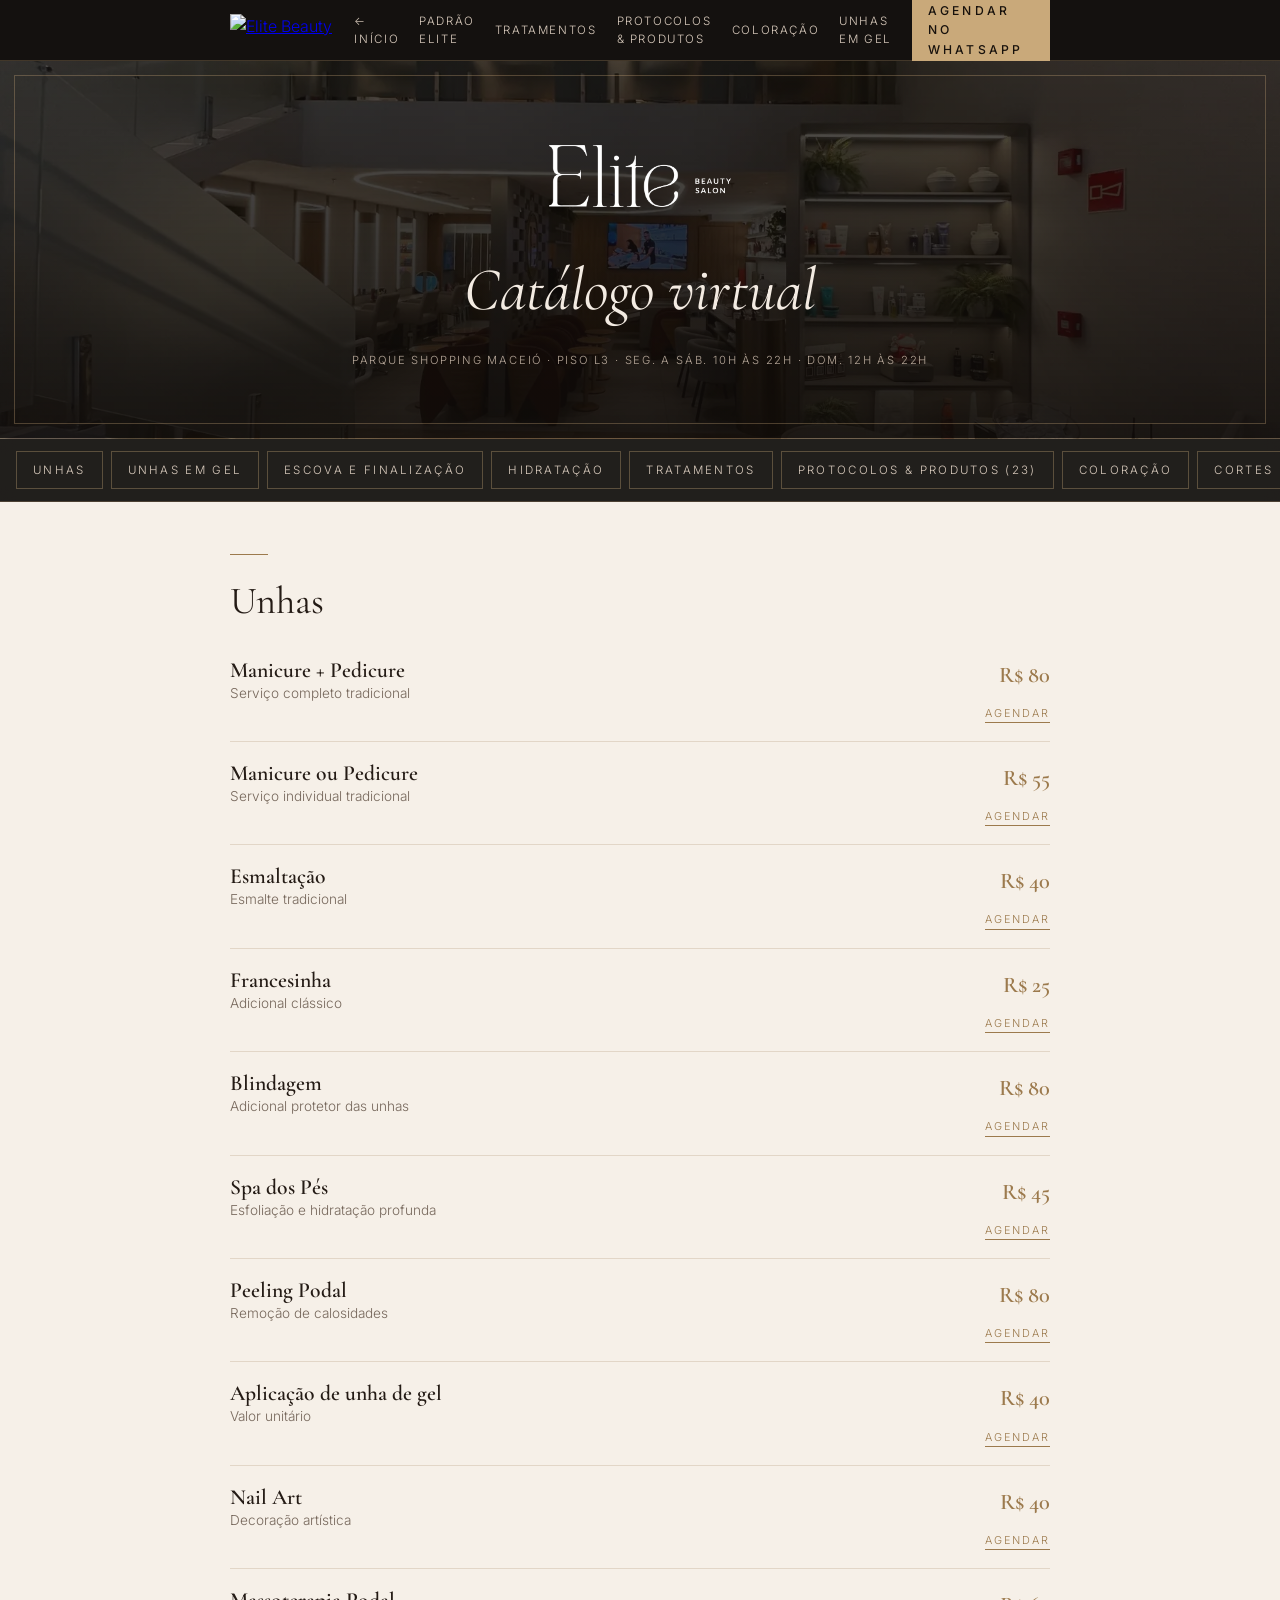
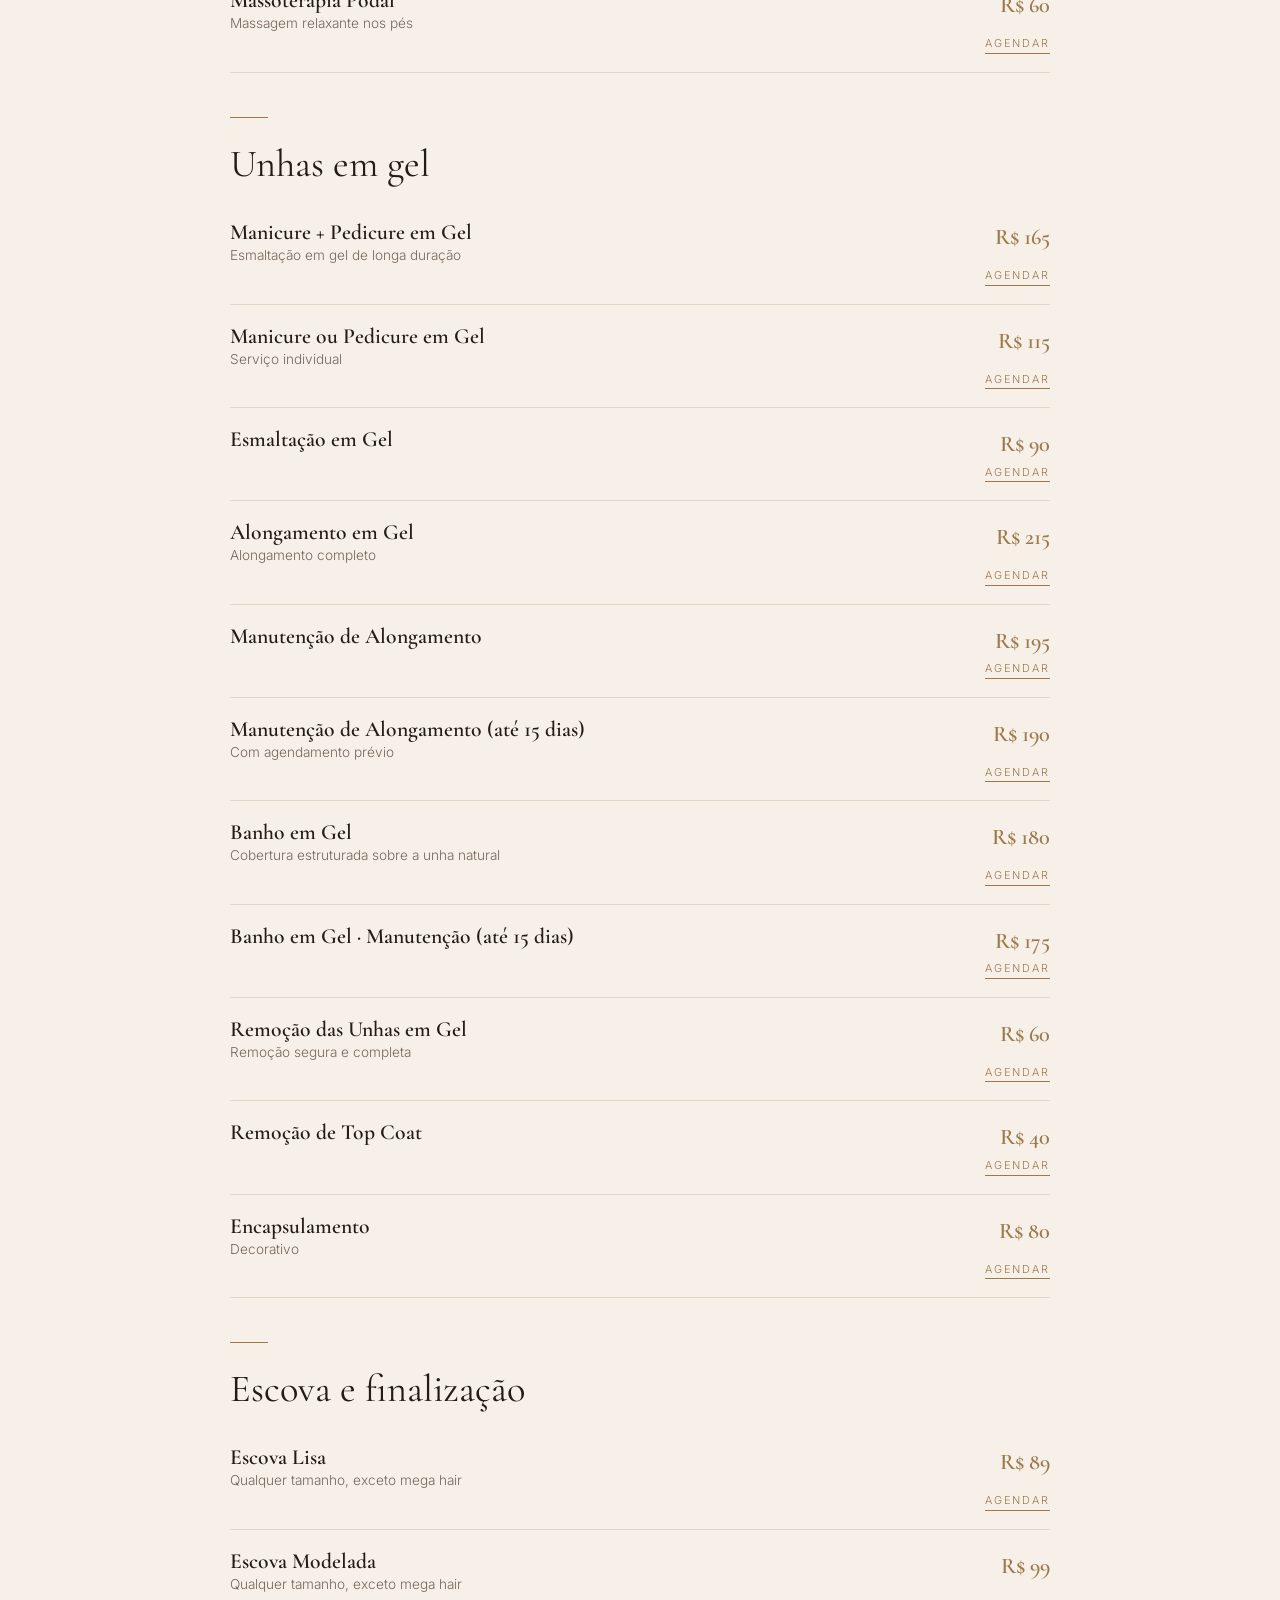
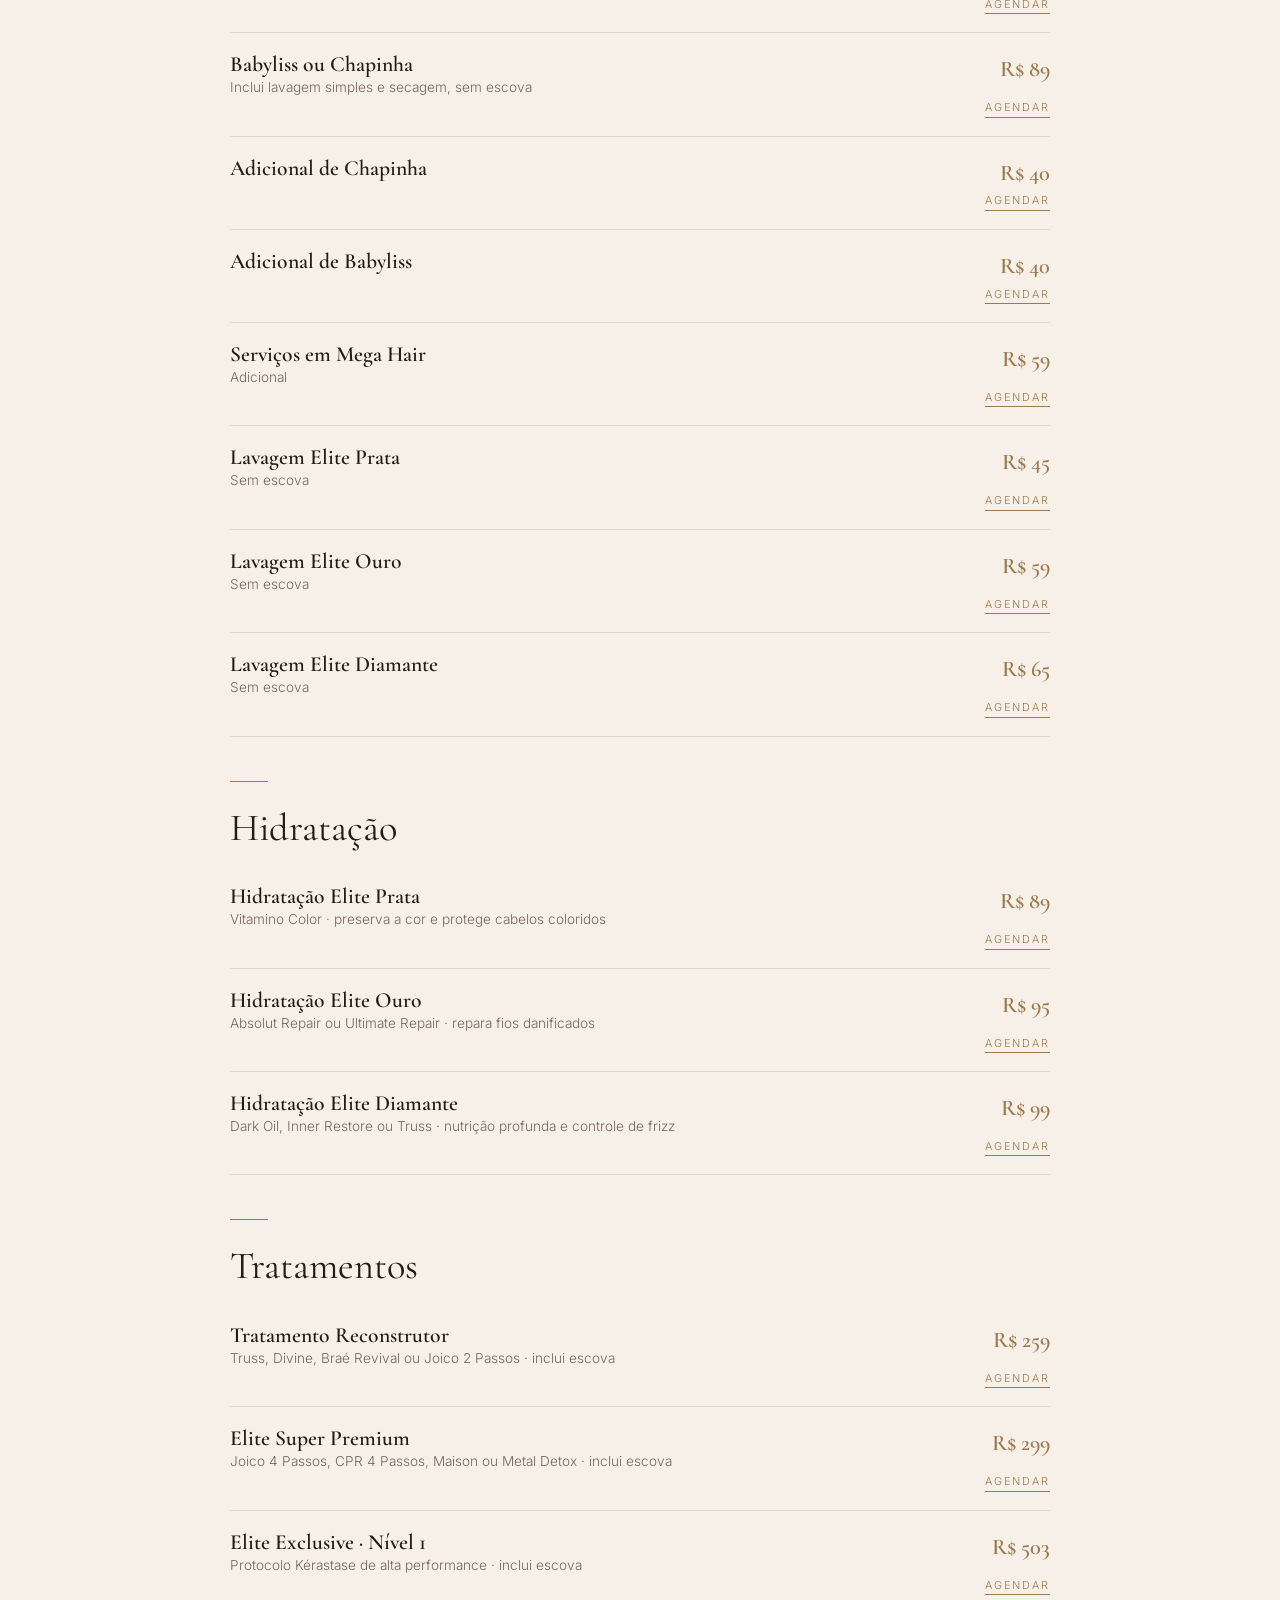
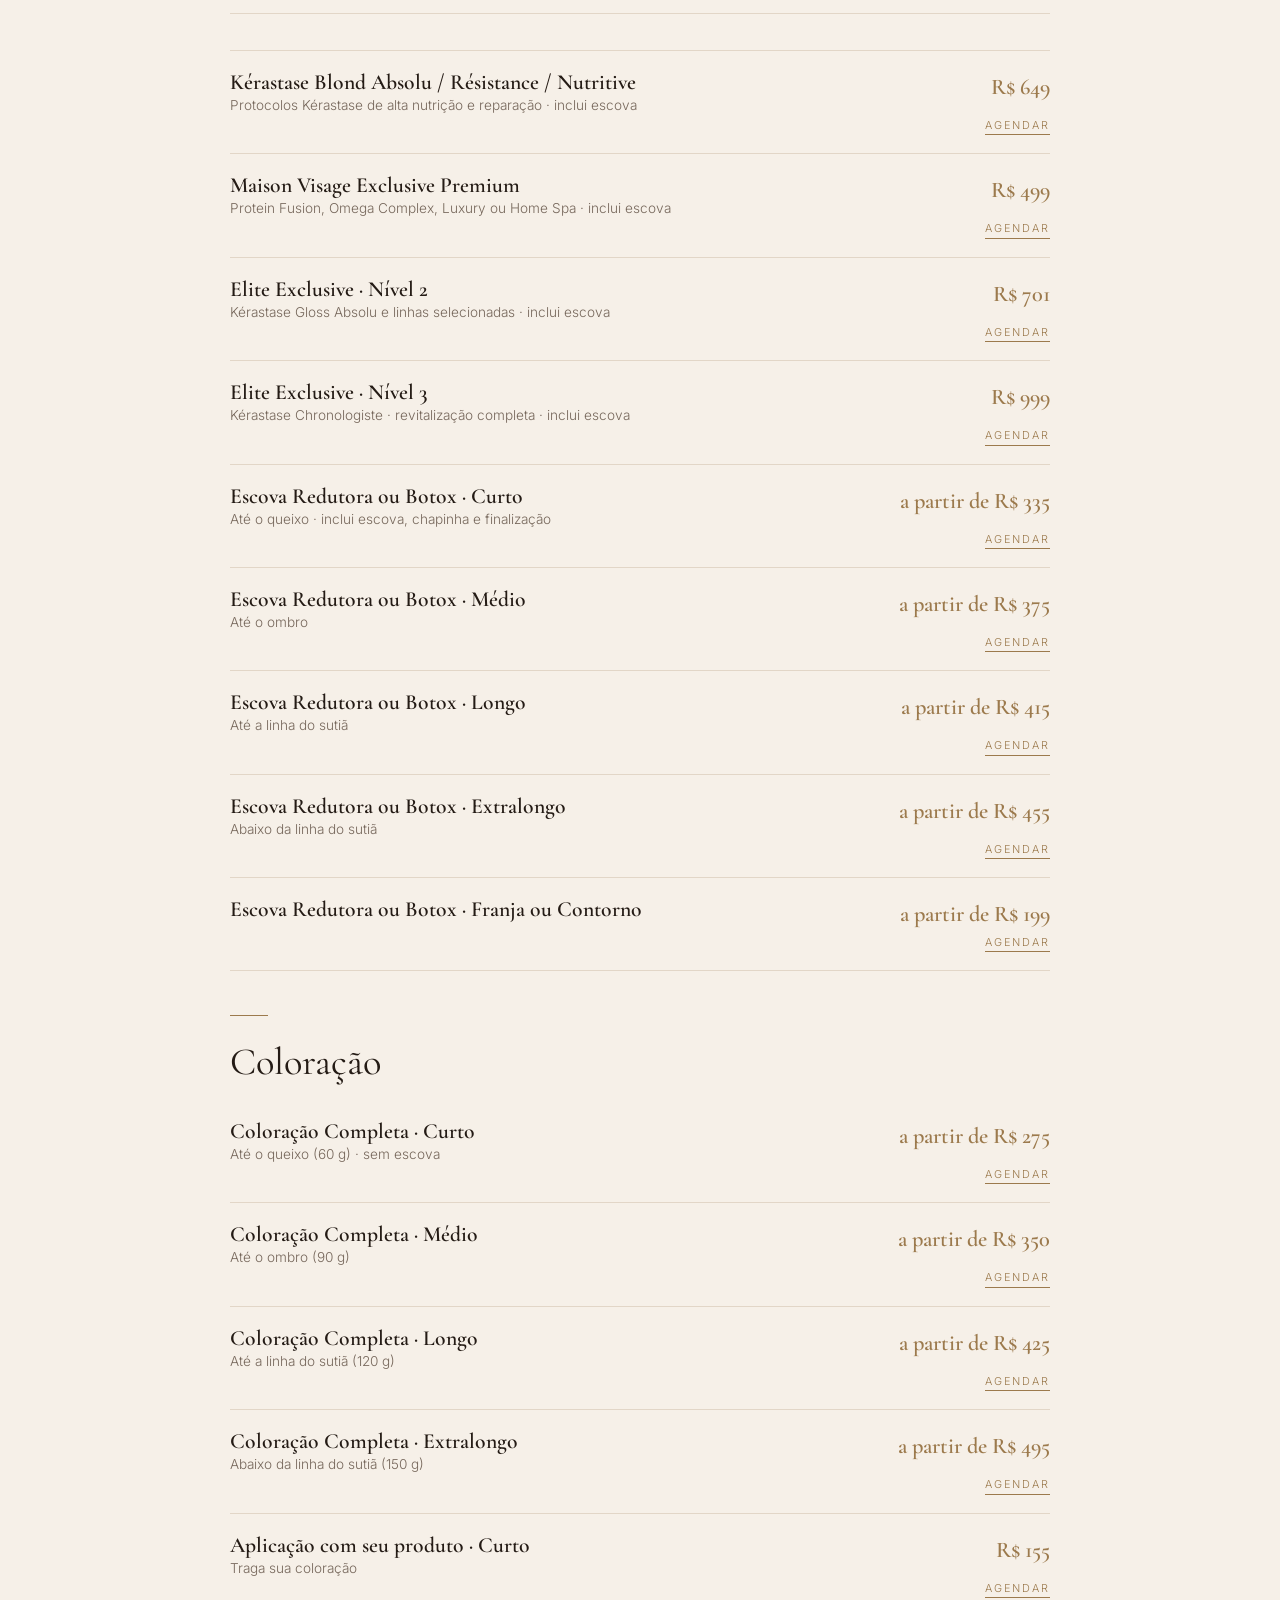
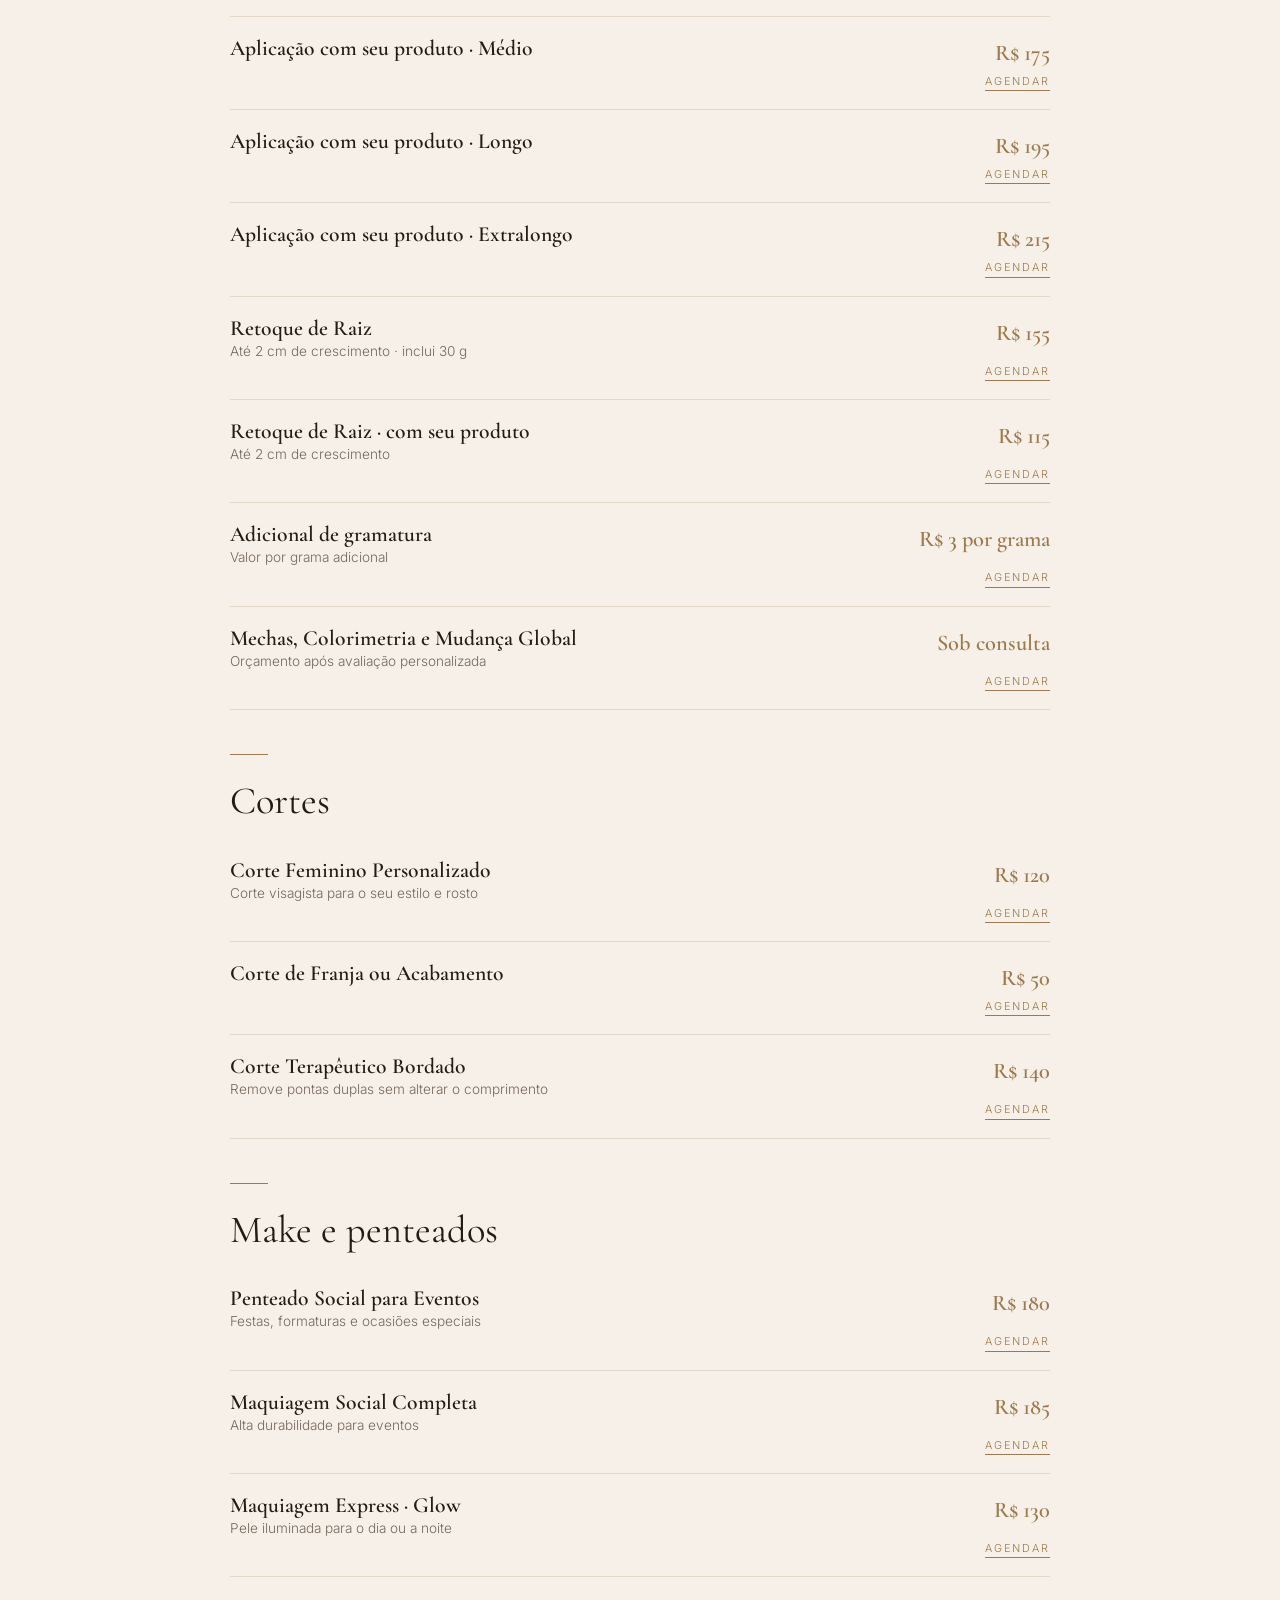
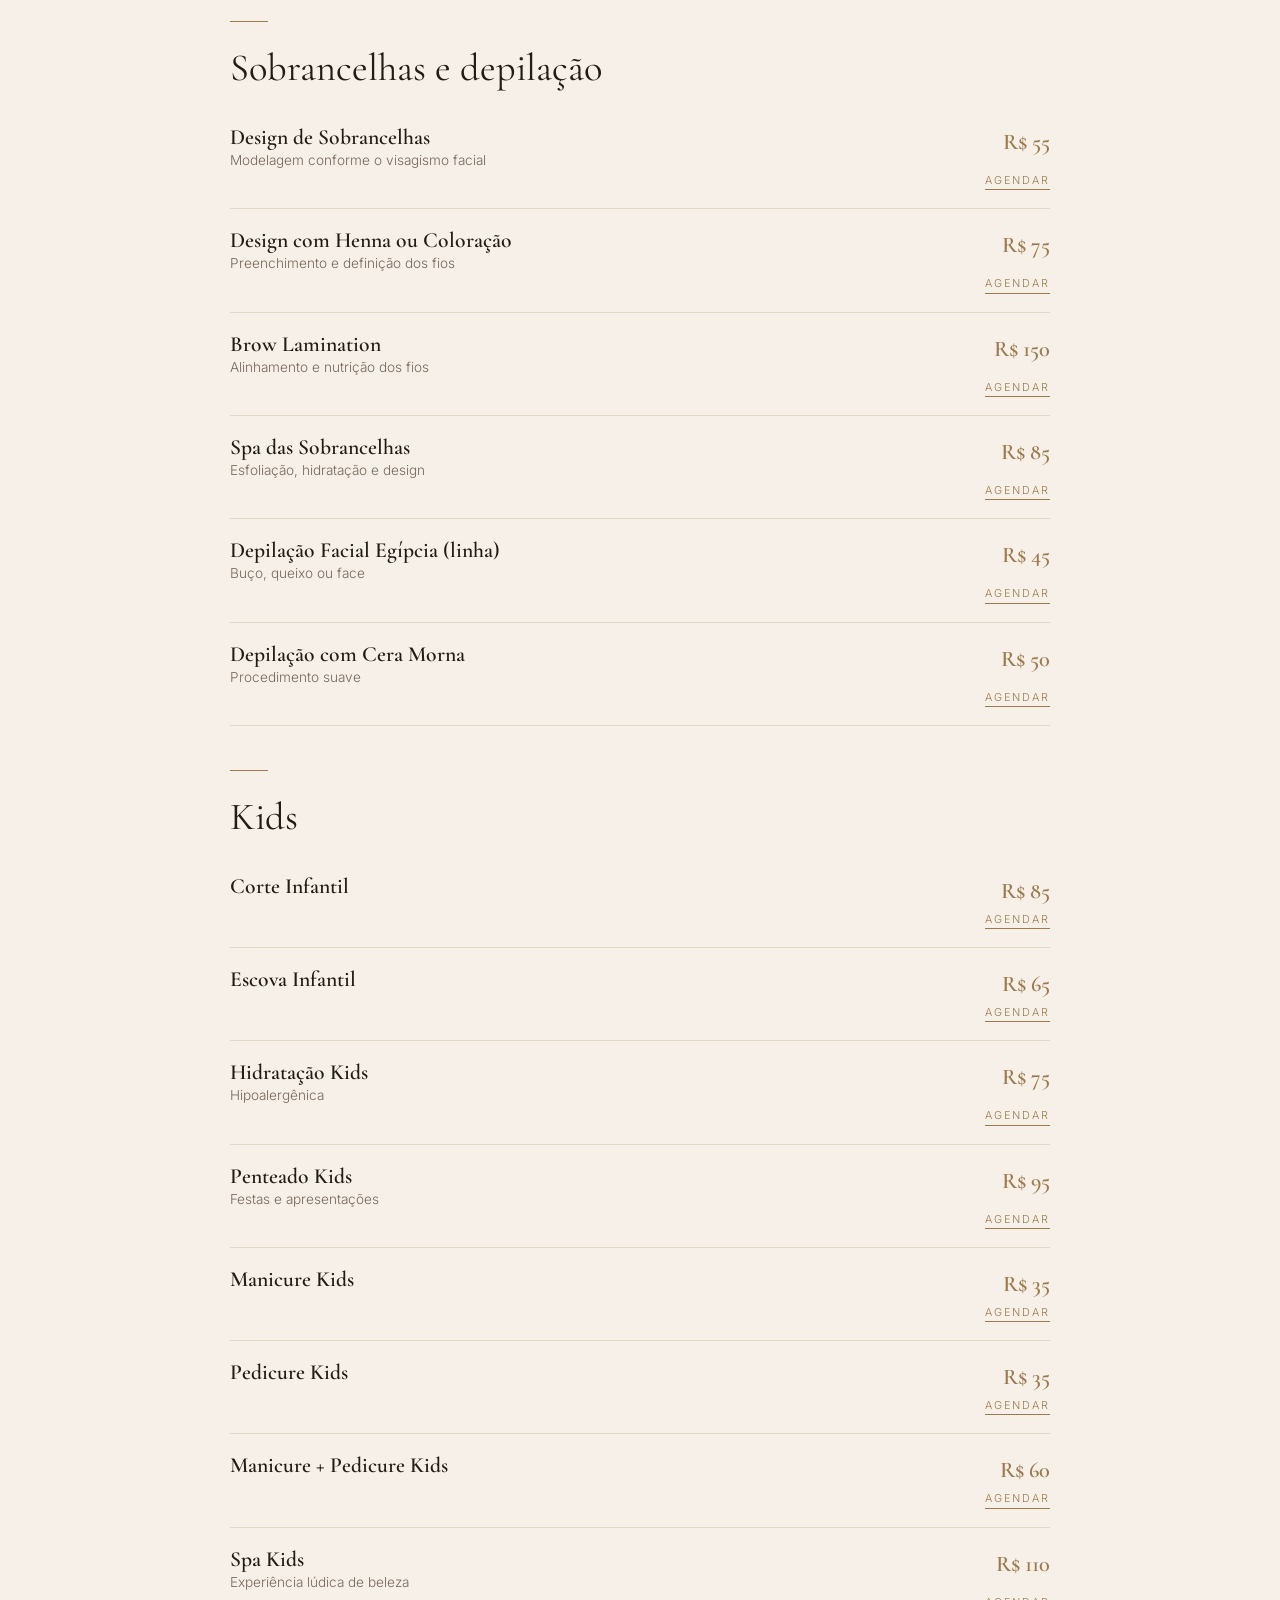
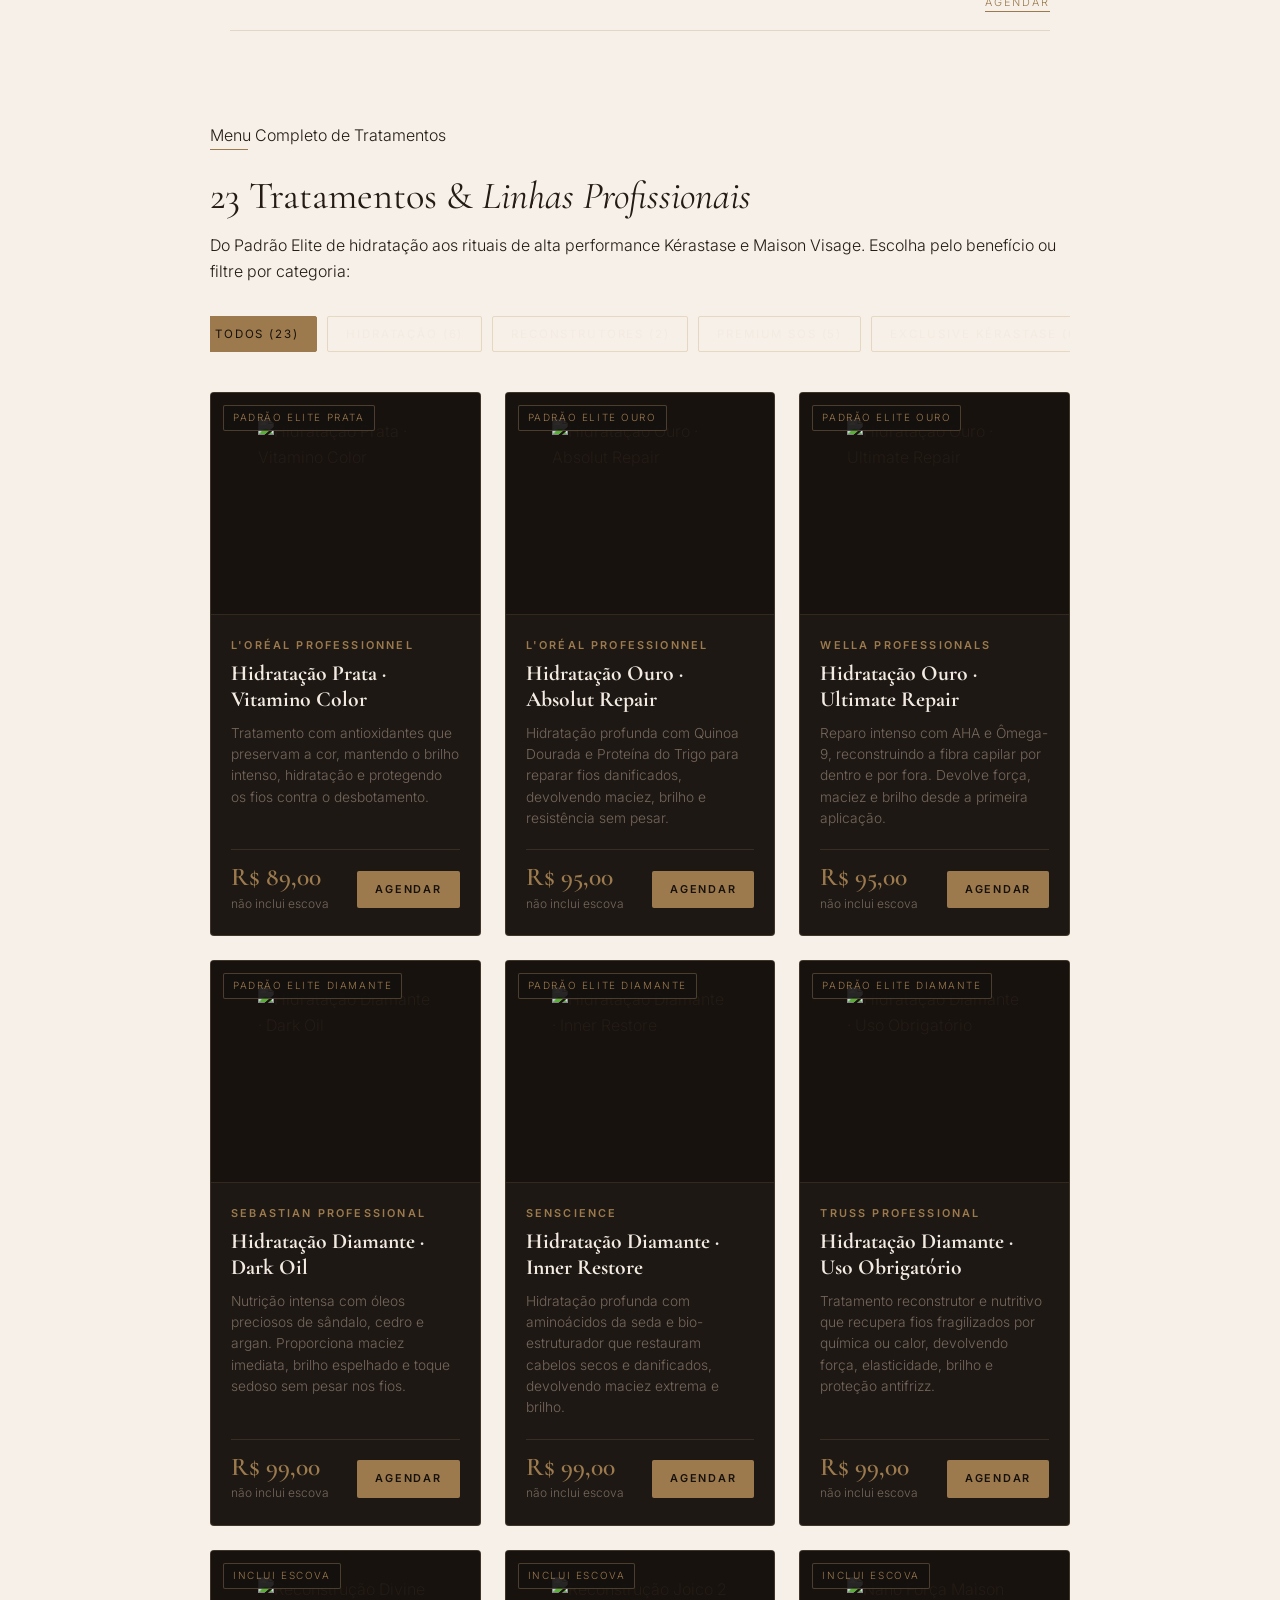
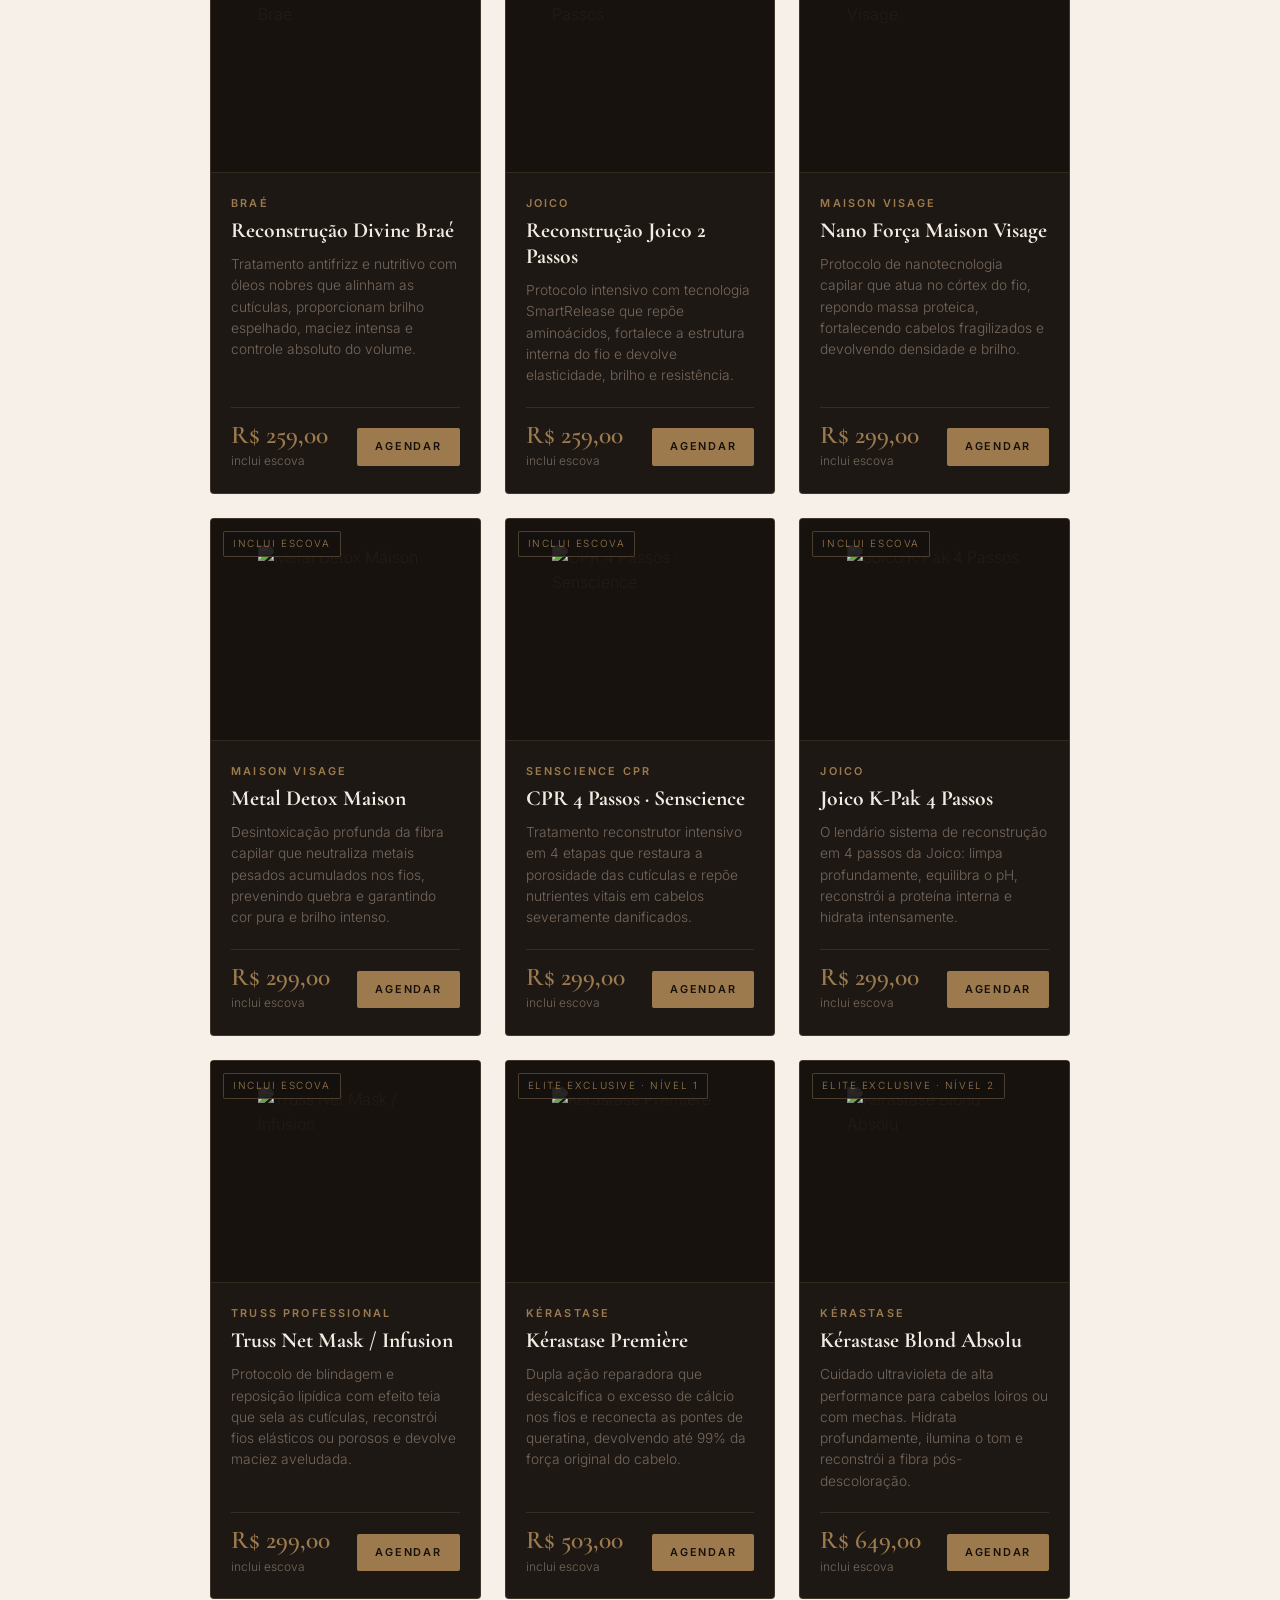
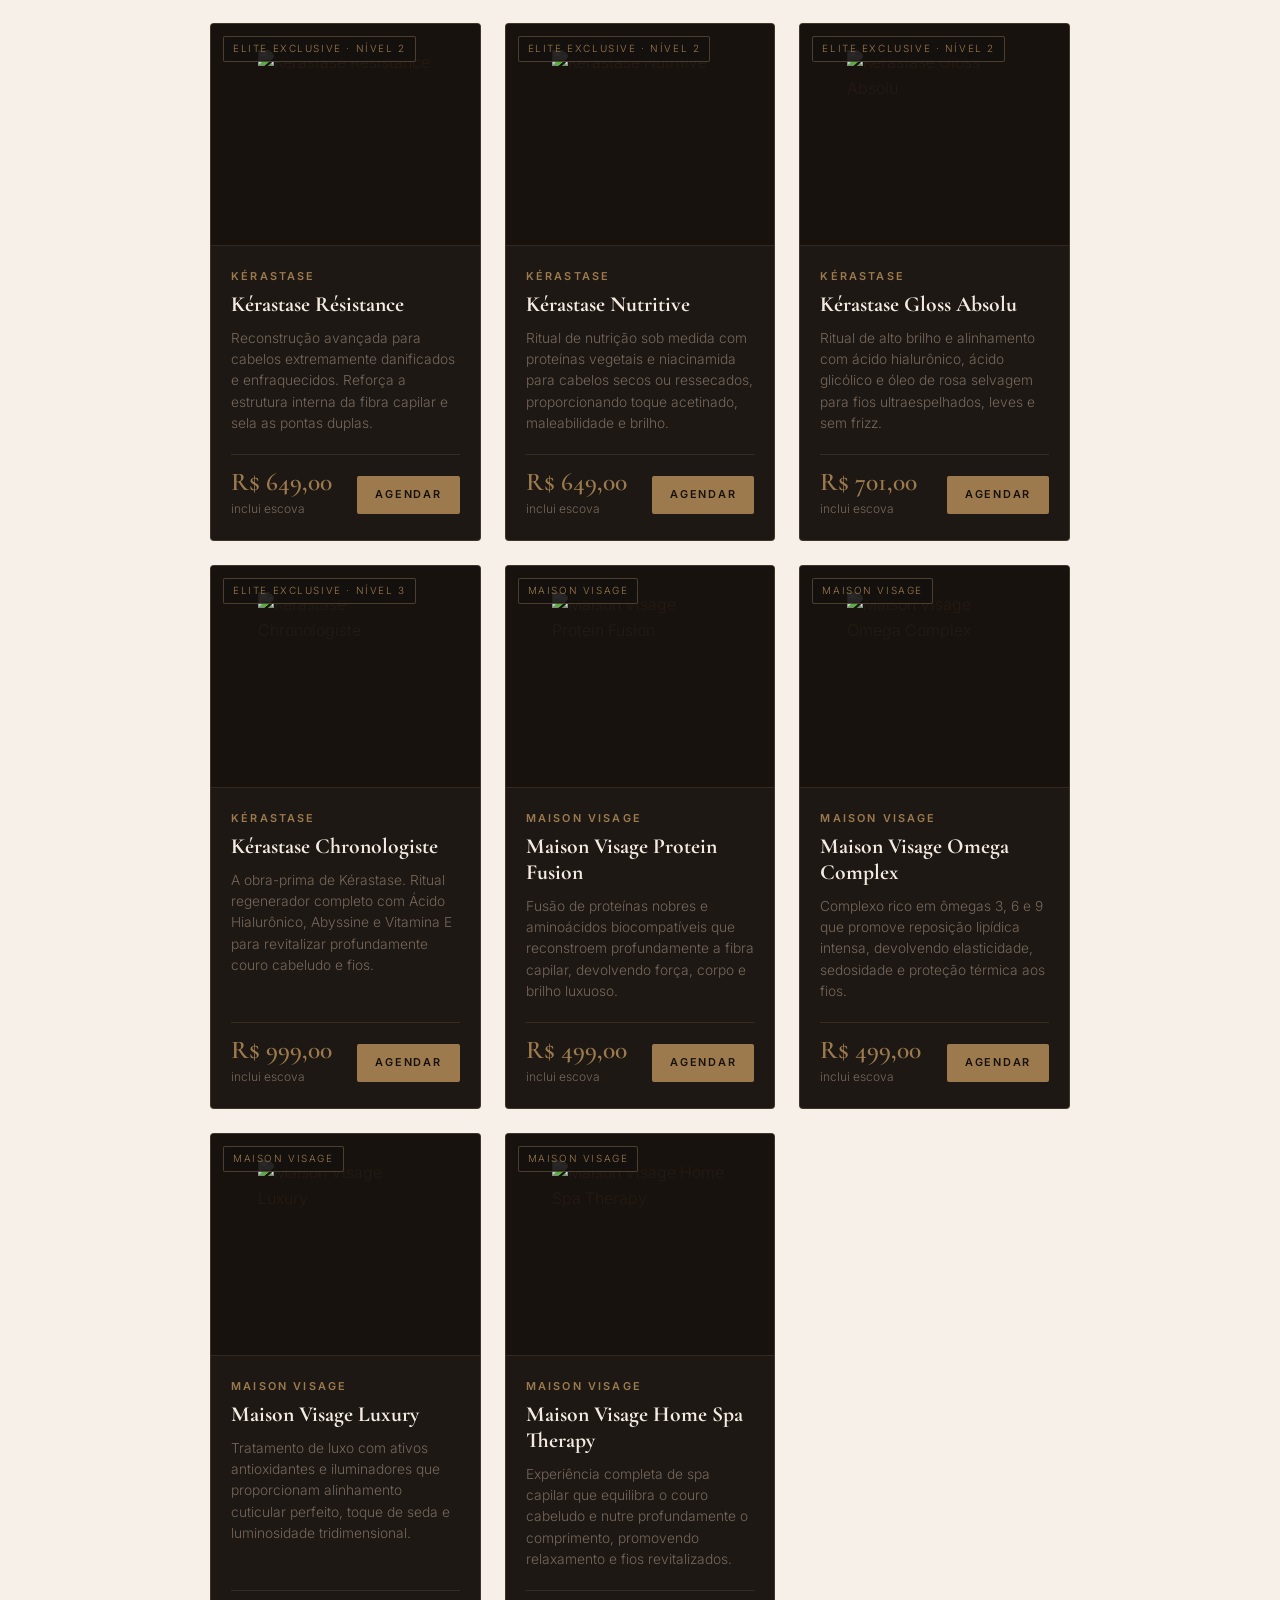
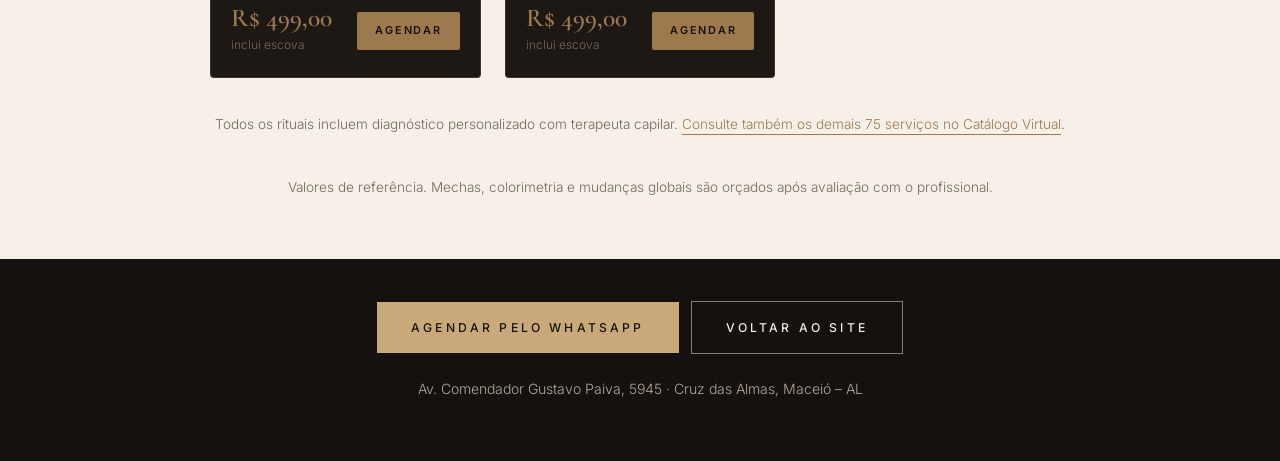
==== commit 0034a1ef: "feat: menu mobile hamburger elegante em todas as paginas com animacao e drawer" ====
--- a/catalogo/index.html
+++ b/catalogo/index.html
@@ -157,7 +157,156 @@
   .prod-media img { max-height: 135px; }
 }
 
+
+/* ============================================================
+   HEADER E MENU MOBILE NO CATÁLOGO
+   ============================================================ */
+header{
+  background:#14110f;
+  border-bottom:1px solid rgba(201,169,122,.25);
+  position:relative;
+  z-index:20;
+}
+header .wrap{
+  max-width:860px;
+  margin:0 auto;
+  padding:0 20px;
+  display:flex;
+  align-items:center;
+  justify-content:space-between;
+  height:60px;
+}
+header .brand img{
+  height:32px;
+  width:auto;
+  display:block;
+}
+header nav{
+  display:flex;
+  gap:20px;
+  align-items:center;
+}
+header nav a{
+  color:#d9cbbd;
+  text-decoration:none;
+  font-size:.72rem;
+  letter-spacing:.14em;
+  text-transform:uppercase;
+  transition:color .2s;
+}
+header nav a:hover{
+  color:var(--gold);
+}
+header nav .btn{
+  padding:8px 16px;
+  color:#17110c;
+  margin:0;
+}
+.menu-toggle{
+  display:none;
+  background:transparent;
+  border:none;
+  cursor:pointer;
+  padding:6px;
+  z-index:102;
+  flex-direction:column;
+  justify-content:space-around;
+  width:38px;
+  height:34px;
+}
+.menu-toggle span{
+  display:block;
+  width:22px;
+  height:2px;
+  background:var(--gold,#c9a97a);
+  border-radius:2px;
+  transition:transform .3s ease,opacity .3s ease;
+  margin:0 auto;
+}
+.menu-toggle.active span:nth-child(1){
+  transform:translateY(7px) rotate(45deg);
+}
+.menu-toggle.active span:nth-child(2){
+  opacity:0;
+}
+.menu-toggle.active span:nth-child(3){
+  transform:translateY(-7px) rotate(-45deg);
+}
+
+@media (max-width: 768px) {
+  .menu-toggle{
+    display:flex;
+  }
+  header{
+    position:sticky;
+    top:0;
+    z-index:100;
+  }
+  .chips{
+    top:60px !important;
+  }
+  header nav{
+    position:fixed;
+    top:60px;
+    left:0;
+    right:0;
+    width:100%;
+    height:calc(100vh - 60px);
+    height:calc(100dvh - 60px);
+    background:rgba(14,11,9,.98);
+    backdrop-filter:blur(14px);
+    -webkit-backdrop-filter:blur(14px);
+    display:flex;
+    flex-direction:column;
+    align-items:center;
+    justify-content:flex-start;
+    padding:34px 20px 60px;
+    gap:16px;
+    opacity:0;
+    visibility:hidden;
+    transform:translateY(-10px);
+    transition:opacity .3s ease,transform .3s ease,visibility .3s;
+    overflow-y:auto;
+    border-bottom:1px solid rgba(201,169,122,.25);
+    z-index:99;
+  }
+  header nav.active{
+    opacity:1;
+    visibility:visible;
+    transform:translateY(0);
+  }
+  header nav a{
+    display:block !important;
+    font-family:"Cormorant Garamond",Georgia,serif !important;
+    font-size:1.4rem !important;
+    letter-spacing:.1em !important;
+    text-transform:uppercase !important;
+    color:#f3ebe2 !important;
+    text-decoration:none !important;
+    padding:10px 14px !important;
+    border-bottom:1px solid rgba(201,169,122,.15) !important;
+    width:100%;
+    max-width:280px;
+    text-align:center;
+  }
+  header nav .btn{
+    font-family:Inter,system-ui,sans-serif !important;
+    font-size:.72rem !important;
+    letter-spacing:.2em !important;
+    padding:14px 24px !important;
+    margin-top:10px;
+    border:1px solid var(--gold) !important;
+    background:var(--gold) !important;
+    color:#17110c !important;
+    width:100%;
+    max-width:280px;
+    text-align:center;
+  }
+}
+
 </style></head><body>
+<header><div class="wrap"><a class="brand" href="../"><img src="../assets/logo.png" alt="Elite Beauty Salon" width="140" height="36"></a><button class="menu-toggle" aria-label="Abrir menu de navegação" aria-expanded="false"><span></span><span></span><span></span></button><nav><a href="../">← Início</a><a href="#padrao-elite">Padrão Elite</a><a href="#tratamentos">Tratamentos</a><a href="#protocolos-capilares">Protocolos &amp; Produtos</a><a href="#coloracao">Coloração</a><a href="#unhas">Unhas em Gel</a><a class="btn" href="https://wa.me/5582991077878?text=Ol%C3%A1%2C%20vim%20atrav%C3%A9s%20do%20cat%C3%A1logo%20virtual%20e%20gostaria%20de%20agendar%20um%20hor%C3%A1rio." target="_blank" rel="noopener">Agendar no WhatsApp</a></nav></div></header>
+
 <header class="top"><img src="[data-uri]" alt="Elite Beauty Salon"><h1>Catálogo virtual</h1><p>Parque Shopping Maceió · Piso L3 · Seg. a sáb. 10h às 22h · Dom. 12h às 22h</p></header>
 <nav class="chips"><a href="#unhas">Unhas</a><a href="#unhas-em-gel">Unhas em gel</a><a href="#escova-e-finalizacao">Escova e finalização</a><a href="#hidratacao">Hidratação</a><a href="#tratamentos">Tratamentos</a><a href="#protocolos-capilares">Protocolos &amp; Produtos (23)</a><a href="#coloracao">Coloração</a><a href="#cortes">Cortes</a><a href="#make-e-penteados">Make e penteados</a><a href="#sobrancelhas-e-depilacao">Sobrancelhas e depilação</a><a href="#kids">Kids</a></nav>
 <main><section id="unhas"><h2>Unhas</h2><ul><li><div class="it"><b>Manicure + Pedicure</b><small>Serviço completo tradicional</small></div><div class="pr">R$ 80</div><a class="ag" href="https://wa.me/5582991077878?text=Ol%C3%A1%2C%20vim%20atrav%C3%A9s%20do%20cat%C3%A1logo%20virtual%20e%20gostaria%20de%20agendar%3A%20Manicure%20%2B%20Pedicure" target="_blank" rel="noopener">Agendar</a></li><li><div class="it"><b>Manicure ou Pedicure</b><small>Serviço individual tradicional</small></div><div class="pr">R$ 55</div><a class="ag" href="https://wa.me/5582991077878?text=Ol%C3%A1%2C%20vim%20atrav%C3%A9s%20do%20cat%C3%A1logo%20virtual%20e%20gostaria%20de%20agendar%3A%20Manicure%20ou%20Pedicure" target="_blank" rel="noopener">Agendar</a></li><li><div class="it"><b>Esmaltação</b><small>Esmalte tradicional</small></div><div class="pr">R$ 40</div><a class="ag" href="https://wa.me/5582991077878?text=Ol%C3%A1%2C%20vim%20atrav%C3%A9s%20do%20cat%C3%A1logo%20virtual%20e%20gostaria%20de%20agendar%3A%20Esmalta%C3%A7%C3%A3o" target="_blank" rel="noopener">Agendar</a></li><li><div class="it"><b>Francesinha</b><small>Adicional clássico</small></div><div class="pr">R$ 25</div><a class="ag" href="https://wa.me/5582991077878?text=Ol%C3%A1%2C%20vim%20atrav%C3%A9s%20do%20cat%C3%A1logo%20virtual%20e%20gostaria%20de%20agendar%3A%20Francesinha" target="_blank" rel="noopener">Agendar</a></li><li><div class="it"><b>Blindagem</b><small>Adicional protetor das unhas</small></div><div class="pr">R$ 80</div><a class="ag" href="https://wa.me/5582991077878?text=Ol%C3%A1%2C%20vim%20atrav%C3%A9s%20do%20cat%C3%A1logo%20virtual%20e%20gostaria%20de%20agendar%3A%20Blindagem" target="_blank" rel="noopener">Agendar</a></li><li><div class="it"><b>Spa dos Pés</b><small>Esfoliação e hidratação profunda</small></div><div class="pr">R$ 45</div><a class="ag" href="https://wa.me/5582991077878?text=Ol%C3%A1%2C%20vim%20atrav%C3%A9s%20do%20cat%C3%A1logo%20virtual%20e%20gostaria%20de%20agendar%3A%20Spa%20dos%20P%C3%A9s" target="_blank" rel="noopener">Agendar</a></li><li><div class="it"><b>Peeling Podal</b><small>Remoção de calosidades</small></div><div class="pr">R$ 80</div><a class="ag" href="https://wa.me/5582991077878?text=Ol%C3%A1%2C%20vim%20atrav%C3%A9s%20do%20cat%C3%A1logo%20virtual%20e%20gostaria%20de%20agendar%3A%20Peeling%20Podal" target="_blank" rel="noopener">Agendar</a></li><li><div class="it"><b>Aplicação de unha de gel</b><small>Valor unitário</small></div><div class="pr">R$ 40</div><a class="ag" href="https://wa.me/5582991077878?text=Ol%C3%A1%2C%20vim%20atrav%C3%A9s%20do%20cat%C3%A1logo%20virtual%20e%20gostaria%20de%20agendar%3A%20Aplica%C3%A7%C3%A3o%20de%20unha%20de%20gel" target="_blank" rel="noopener">Agendar</a></li><li><div class="it"><b>Nail Art</b><small>Decoração artística</small></div><div class="pr">R$ 40</div><a class="ag" href="https://wa.me/5582991077878?text=Ol%C3%A1%2C%20vim%20atrav%C3%A9s%20do%20cat%C3%A1logo%20virtual%20e%20gostaria%20de%20agendar%3A%20Nail%20Art" target="_blank" rel="noopener">Agendar</a></li><li><div class="it"><b>Massoterapia Podal</b><small>Massagem relaxante nos pés</small></div><div class="pr">R$ 60</div><a class="ag" href="https://wa.me/5582991077878?text=Ol%C3%A1%2C%20vim%20atrav%C3%A9s%20do%20cat%C3%A1logo%20virtual%20e%20gostaria%20de%20agendar%3A%20Massoterapia%20Podal" target="_blank" rel="noopener">Agendar</a></li></ul></section><section id="unhas-em-gel"><h2>Unhas em gel</h2><ul><li><div class="it"><b>Manicure + Pedicure em Gel</b><small>Esmaltação em gel de longa duração</small></div><div class="pr">R$ 165</div><a class="ag" href="https://wa.me/5582991077878?text=Ol%C3%A1%2C%20vim%20atrav%C3%A9s%20do%20cat%C3%A1logo%20virtual%20e%20gostaria%20de%20agendar%3A%20Manicure%20%2B%20Pedicure%20em%20Gel" target="_blank" rel="noopener">Agendar</a></li><li><div class="it"><b>Manicure ou Pedicure em Gel</b><small>Serviço individual</small></div><div class="pr">R$ 115</div><a class="ag" href="https://wa.me/5582991077878?text=Ol%C3%A1%2C%20vim%20atrav%C3%A9s%20do%20cat%C3%A1logo%20virtual%20e%20gostaria%20de%20agendar%3A%20Manicure%20ou%20Pedicure%20em%20Gel" target="_blank" rel="noopener">Agendar</a></li><li><div class="it"><b>Esmaltação em Gel</b></div><div class="pr">R$ 90</div><a class="ag" href="https://wa.me/5582991077878?text=Ol%C3%A1%2C%20vim%20atrav%C3%A9s%20do%20cat%C3%A1logo%20virtual%20e%20gostaria%20de%20agendar%3A%20Esmalta%C3%A7%C3%A3o%20em%20Gel" target="_blank" rel="noopener">Agendar</a></li><li><div class="it"><b>Alongamento em Gel</b><small>Alongamento completo</small></div><div class="pr">R$ 215</div><a class="ag" href="https://wa.me/5582991077878?text=Ol%C3%A1%2C%20vim%20atrav%C3%A9s%20do%20cat%C3%A1logo%20virtual%20e%20gostaria%20de%20agendar%3A%20Alongamento%20em%20Gel" target="_blank" rel="noopener">Agendar</a></li><li><div class="it"><b>Manutenção de Alongamento</b></div><div class="pr">R$ 195</div><a class="ag" href="https://wa.me/5582991077878?text=Ol%C3%A1%2C%20vim%20atrav%C3%A9s%20do%20cat%C3%A1logo%20virtual%20e%20gostaria%20de%20agendar%3A%20Manuten%C3%A7%C3%A3o%20de%20Alongamento" target="_blank" rel="noopener">Agendar</a></li><li><div class="it"><b>Manutenção de Alongamento (até 15 dias)</b><small>Com agendamento prévio</small></div><div class="pr">R$ 190</div><a class="ag" href="https://wa.me/5582991077878?text=Ol%C3%A1%2C%20vim%20atrav%C3%A9s%20do%20cat%C3%A1logo%20virtual%20e%20gostaria%20de%20agendar%3A%20Manuten%C3%A7%C3%A3o%20de%20Alongamento%20%28at%C3%A9%2015%20dias%29" target="_blank" rel="noopener">Agendar</a></li><li><div class="it"><b>Banho em Gel</b><small>Cobertura estruturada sobre a unha natural</small></div><div class="pr">R$ 180</div><a class="ag" href="https://wa.me/5582991077878?text=Ol%C3%A1%2C%20vim%20atrav%C3%A9s%20do%20cat%C3%A1logo%20virtual%20e%20gostaria%20de%20agendar%3A%20Banho%20em%20Gel" target="_blank" rel="noopener">Agendar</a></li><li><div class="it"><b>Banho em Gel · Manutenção (até 15 dias)</b></div><div class="pr">R$ 175</div><a class="ag" href="https://wa.me/5582991077878?text=Ol%C3%A1%2C%20vim%20atrav%C3%A9s%20do%20cat%C3%A1logo%20virtual%20e%20gostaria%20de%20agendar%3A%20Banho%20em%20Gel%20%C2%B7%20Manuten%C3%A7%C3%A3o%20%28at%C3%A9%2015%20dias%29" target="_blank" rel="noopener">Agendar</a></li><li><div class="it"><b>Remoção das Unhas em Gel</b><small>Remoção segura e completa</small></div><div class="pr">R$ 60</div><a class="ag" href="https://wa.me/5582991077878?text=Ol%C3%A1%2C%20vim%20atrav%C3%A9s%20do%20cat%C3%A1logo%20virtual%20e%20gostaria%20de%20agendar%3A%20Remo%C3%A7%C3%A3o%20das%20Unhas%20em%20Gel" target="_blank" rel="noopener">Agendar</a></li><li><div class="it"><b>Remoção de Top Coat</b></div><div class="pr">R$ 40</div><a class="ag" href="https://wa.me/5582991077878?text=Ol%C3%A1%2C%20vim%20atrav%C3%A9s%20do%20cat%C3%A1logo%20virtual%20e%20gostaria%20de%20agendar%3A%20Remo%C3%A7%C3%A3o%20de%20Top%20Coat" target="_blank" rel="noopener">Agendar</a></li><li><div class="it"><b>Encapsulamento</b><small>Decorativo</small></div><div class="pr">R$ 80</div><a class="ag" href="https://wa.me/5582991077878?text=Ol%C3%A1%2C%20vim%20atrav%C3%A9s%20do%20cat%C3%A1logo%20virtual%20e%20gostaria%20de%20agendar%3A%20Encapsulamento" target="_blank" rel="noopener">Agendar</a></li></ul></section><section id="escova-e-finalizacao"><h2>Escova e finalização</h2><ul><li><div class="it"><b>Escova Lisa</b><small>Qualquer tamanho, exceto mega hair</small></div><div class="pr">R$ 89</div><a class="ag" href="https://wa.me/5582991077878?text=Ol%C3%A1%2C%20vim%20atrav%C3%A9s%20do%20cat%C3%A1logo%20virtual%20e%20gostaria%20de%20agendar%3A%20Escova%20Lisa" target="_blank" rel="noopener">Agendar</a></li><li><div class="it"><b>Escova Modelada</b><small>Qualquer tamanho, exceto mega hair</small></div><div class="pr">R$ 99</div><a class="ag" href="https://wa.me/5582991077878?text=Ol%C3%A1%2C%20vim%20atrav%C3%A9s%20do%20cat%C3%A1logo%20virtual%20e%20gostaria%20de%20agendar%3A%20Escova%20Modelada" target="_blank" rel="noopener">Agendar</a></li><li><div class="it"><b>Babyliss ou Chapinha</b><small>Inclui lavagem simples e secagem, sem escova</small></div><div class="pr">R$ 89</div><a class="ag" href="https://wa.me/5582991077878?text=Ol%C3%A1%2C%20vim%20atrav%C3%A9s%20do%20cat%C3%A1logo%20virtual%20e%20gostaria%20de%20agendar%3A%20Babyliss%20ou%20Chapinha" target="_blank" rel="noopener">Agendar</a></li><li><div class="it"><b>Adicional de Chapinha</b></div><div class="pr">R$ 40</div><a class="ag" href="https://wa.me/5582991077878?text=Ol%C3%A1%2C%20vim%20atrav%C3%A9s%20do%20cat%C3%A1logo%20virtual%20e%20gostaria%20de%20agendar%3A%20Adicional%20de%20Chapinha" target="_blank" rel="noopener">Agendar</a></li><li><div class="it"><b>Adicional de Babyliss</b></div><div class="pr">R$ 40</div><a class="ag" href="https://wa.me/5582991077878?text=Ol%C3%A1%2C%20vim%20atrav%C3%A9s%20do%20cat%C3%A1logo%20virtual%20e%20gostaria%20de%20agendar%3A%20Adicional%20de%20Babyliss" target="_blank" rel="noopener">Agendar</a></li><li><div class="it"><b>Serviços em Mega Hair</b><small>Adicional</small></div><div class="pr">R$ 59</div><a class="ag" href="https://wa.me/5582991077878?text=Ol%C3%A1%2C%20vim%20atrav%C3%A9s%20do%20cat%C3%A1logo%20virtual%20e%20gostaria%20de%20agendar%3A%20Servi%C3%A7os%20em%20Mega%20Hair" target="_blank" rel="noopener">Agendar</a></li><li><div class="it"><b>Lavagem Elite Prata</b><small>Sem escova</small></div><div class="pr">R$ 45</div><a class="ag" href="https://wa.me/5582991077878?text=Ol%C3%A1%2C%20vim%20atrav%C3%A9s%20do%20cat%C3%A1logo%20virtual%20e%20gostaria%20de%20agendar%3A%20Lavagem%20Elite%20Prata" target="_blank" rel="noopener">Agendar</a></li><li><div class="it"><b>Lavagem Elite Ouro</b><small>Sem escova</small></div><div class="pr">R$ 59</div><a class="ag" href="https://wa.me/5582991077878?text=Ol%C3%A1%2C%20vim%20atrav%C3%A9s%20do%20cat%C3%A1logo%20virtual%20e%20gostaria%20de%20agendar%3A%20Lavagem%20Elite%20Ouro" target="_blank" rel="noopener">Agendar</a></li><li><div class="it"><b>Lavagem Elite Diamante</b><small>Sem escova</small></div><div class="pr">R$ 65</div><a class="ag" href="https://wa.me/5582991077878?text=Ol%C3%A1%2C%20vim%20atrav%C3%A9s%20do%20cat%C3%A1logo%20virtual%20e%20gostaria%20de%20agendar%3A%20Lavagem%20Elite%20Diamante" target="_blank" rel="noopener">Agendar</a></li></ul></section><section id="hidratacao"><h2>Hidratação</h2><ul><li><div class="it"><b>Hidratação Elite Prata</b><small>Vitamino Color · preserva a cor e protege cabelos coloridos</small></div><div class="pr">R$ 89</div><a class="ag" href="https://wa.me/5582991077878?text=Ol%C3%A1%2C%20vim%20atrav%C3%A9s%20do%20cat%C3%A1logo%20virtual%20e%20gostaria%20de%20agendar%3A%20Hidrata%C3%A7%C3%A3o%20Elite%20Prata" target="_blank" rel="noopener">Agendar</a></li><li><div class="it"><b>Hidratação Elite Ouro</b><small>Absolut Repair ou Ultimate Repair · repara fios danificados</small></div><div class="pr">R$ 95</div><a class="ag" href="https://wa.me/5582991077878?text=Ol%C3%A1%2C%20vim%20atrav%C3%A9s%20do%20cat%C3%A1logo%20virtual%20e%20gostaria%20de%20agendar%3A%20Hidrata%C3%A7%C3%A3o%20Elite%20Ouro" target="_blank" rel="noopener">Agendar</a></li><li><div class="it"><b>Hidratação Elite Diamante</b><small>Dark Oil, Inner Restore ou Truss · nutrição profunda e controle de frizz</small></div><div class="pr">R$ 99</div><a class="ag" href="https://wa.me/5582991077878?text=Ol%C3%A1%2C%20vim%20atrav%C3%A9s%20do%20cat%C3%A1logo%20virtual%20e%20gostaria%20de%20agendar%3A%20Hidrata%C3%A7%C3%A3o%20Elite%20Diamante" target="_blank" rel="noopener">Agendar</a></li></ul></section><section id="tratamentos"><h2>Tratamentos</h2><ul><li><div class="it"><b>Tratamento Reconstrutor</b><small>Truss, Divine, Braé Revival ou Joico 2 Passos · inclui escova</small></div><div class="pr">R$ 259</div><a class="ag" href="https://wa.me/5582991077878?text=Ol%C3%A1%2C%20vim%20atrav%C3%A9s%20do%20cat%C3%A1logo%20virtual%20e%20gostaria%20de%20agendar%3A%20Tratamento%20Reconstrutor" target="_blank" rel="noopener">Agendar</a></li><li><div class="it"><b>Elite Super Premium</b><small>Joico 4 Passos, CPR 4 Passos, Maison ou Metal Detox · inclui escova</small></div><div class="pr">R$ 299</div><a class="ag" href="https://wa.me/5582991077878?text=Ol%C3%A1%2C%20vim%20atrav%C3%A9s%20do%20cat%C3%A1logo%20virtual%20e%20gostaria%20de%20agendar%3A%20Elite%20Super%20Premium" target="_blank" rel="noopener">Agendar</a></li><li><div class="it"><b>Elite Exclusive · Nível 1</b><small>Protocolo Kérastase de alta performance · inclui escova</small></div><div class="pr">R$ 503</div><a class="ag" href="https://wa.me/5582991077878?text=Ol%C3%A1%2C%20vim%20atrav%C3%A9s%20do%20cat%C3%A1logo%20virtual%20e%20gostaria%20de%20agendar%3A%20Elite%20Exclusive%20%C2%B7%20N%C3%ADvel%201" target="_blank" rel="noopener">Agendar</a></li><li><li><div class="it"><b>Kérastase Blond Absolu / Résistance / Nutritive</b><small>Protocolos Kérastase de alta nutrição e reparação · inclui escova</small></div><div class="pr">R$ 649</div><a class="ag" href="https://wa.me/5582991077878?text=Ol%C3%A1%2C%20vim%20atrav%C3%A9s%20do%20cat%C3%A1logo%20virtual%20e%20gostaria%20de%20agendar%3A%20K%C3%A9rastase%20Blond%20Absolu%20%2F%20R%C3%A9sistance%20%2F%20Nutritive" target="_blank" rel="noopener">Agendar</a></li>
@@ -627,4 +776,5 @@
 })();
 </script>
 
+<script src="../assets/menu.js"></script>
 </body></html>
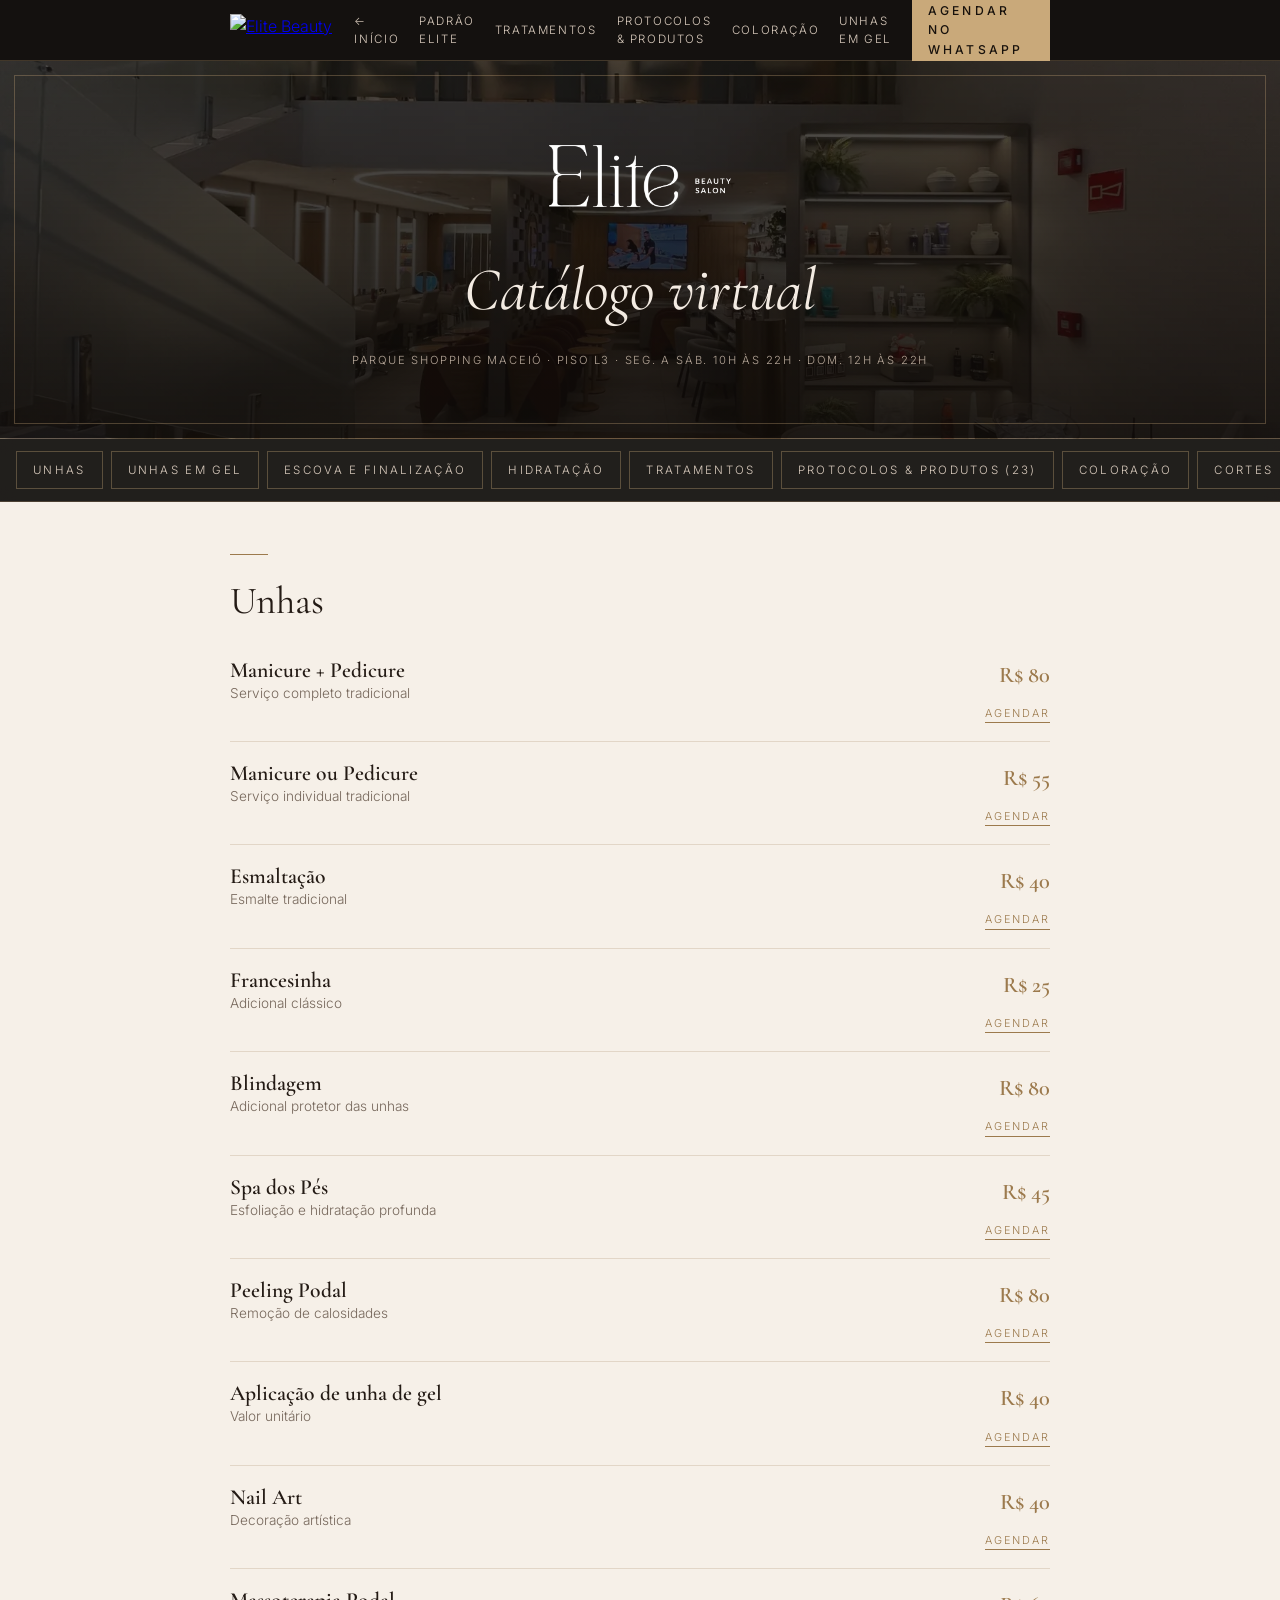
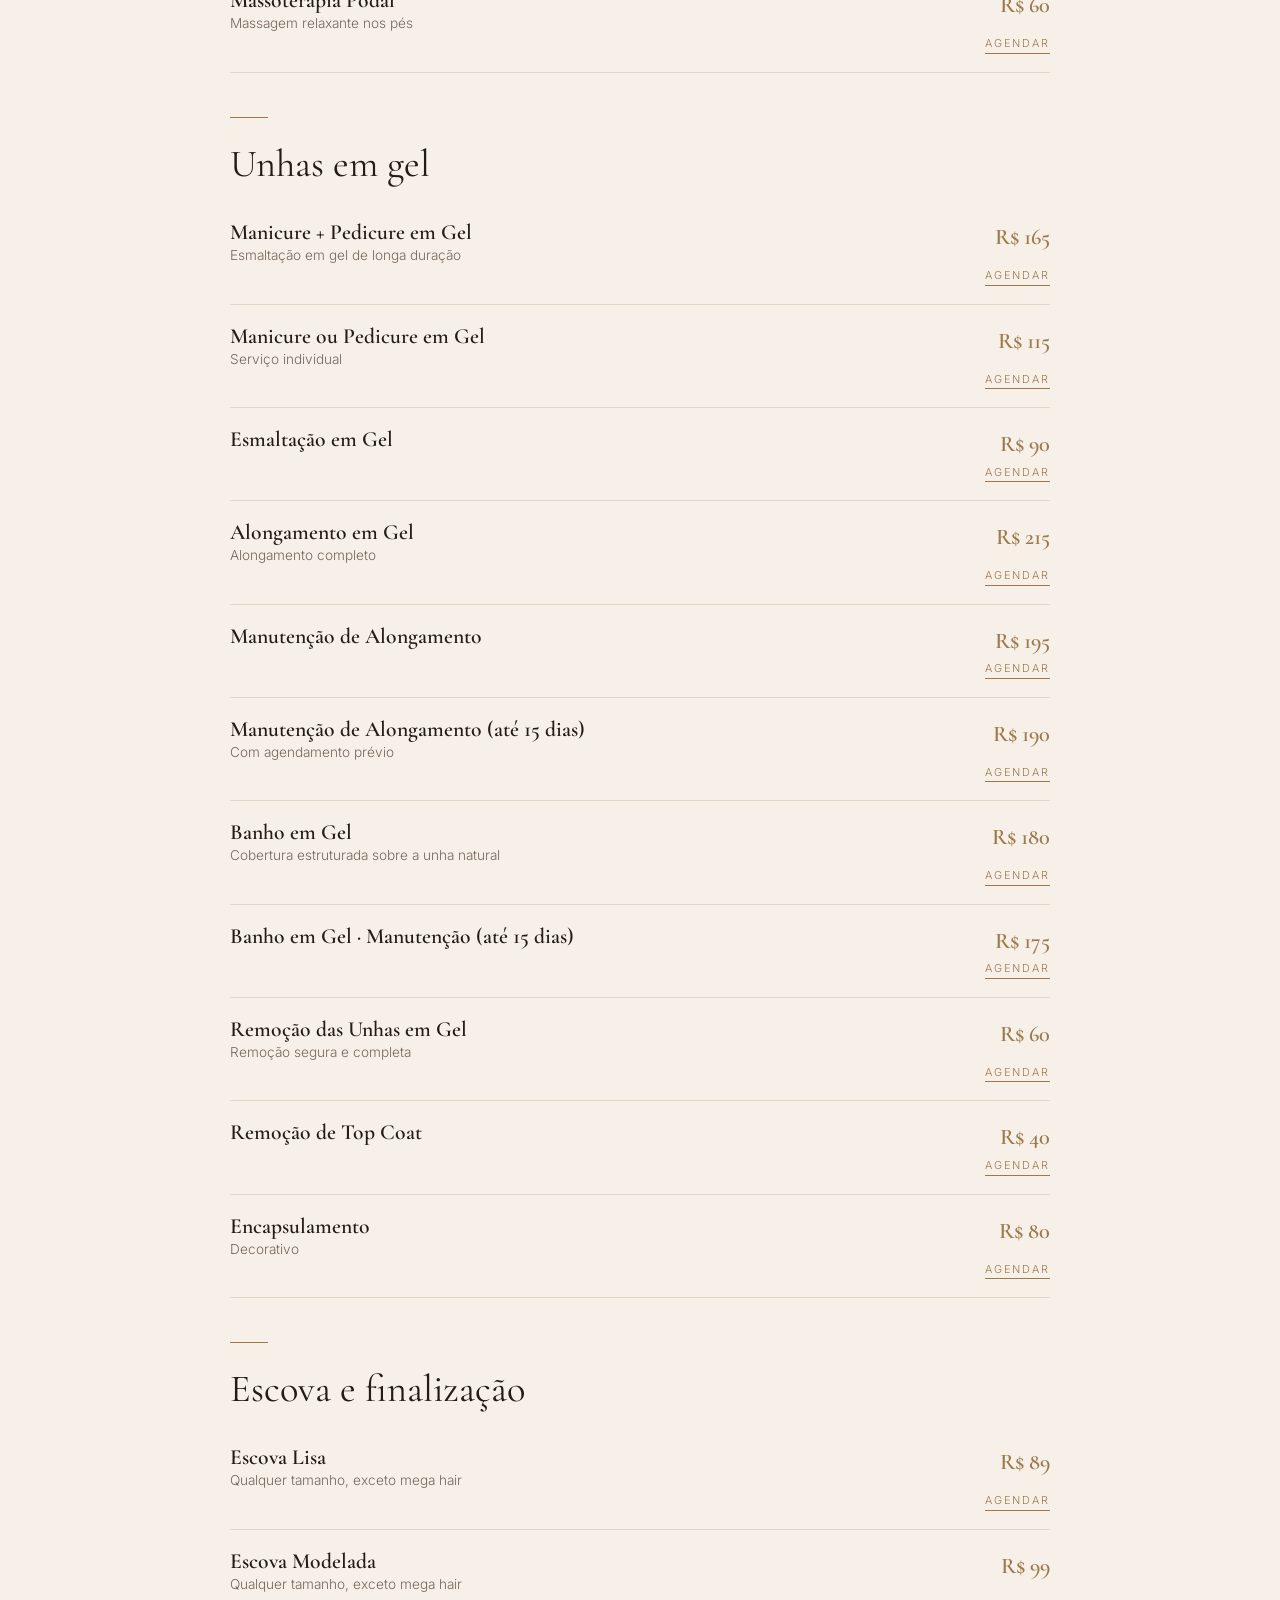
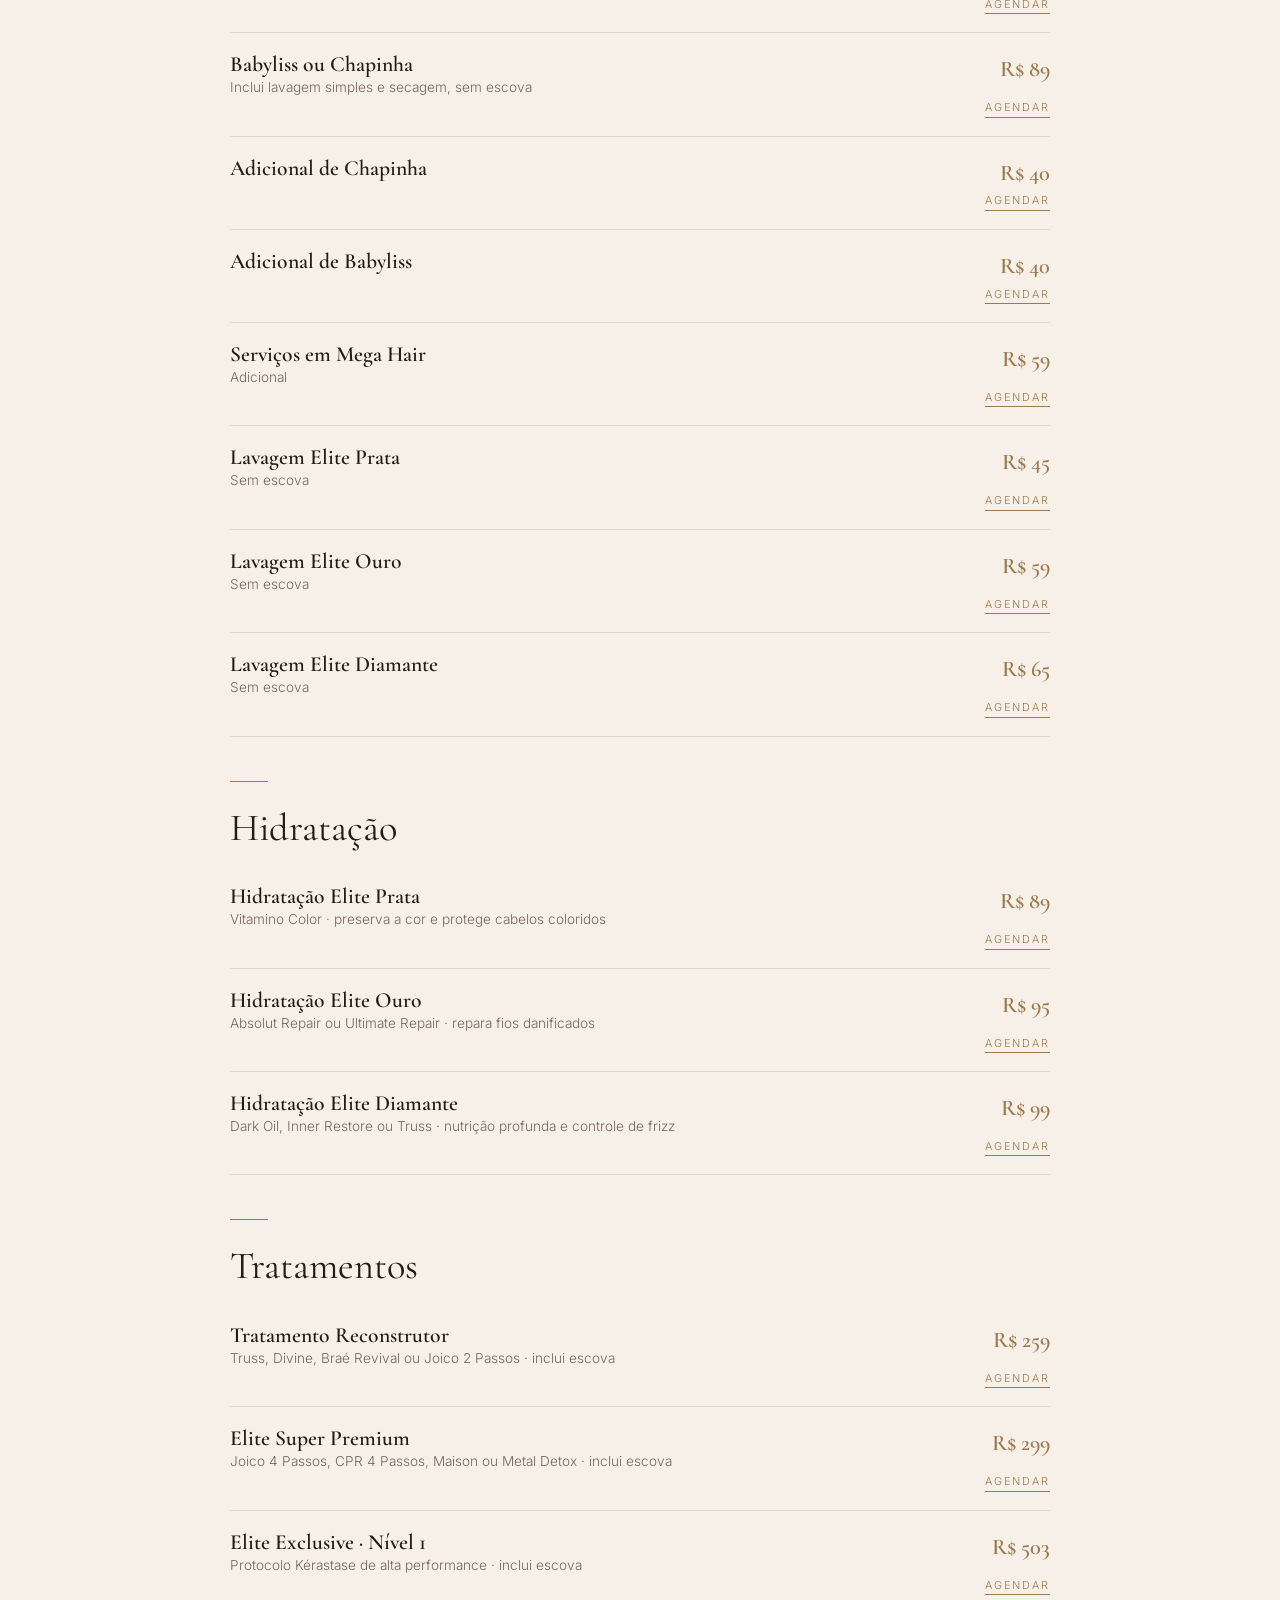
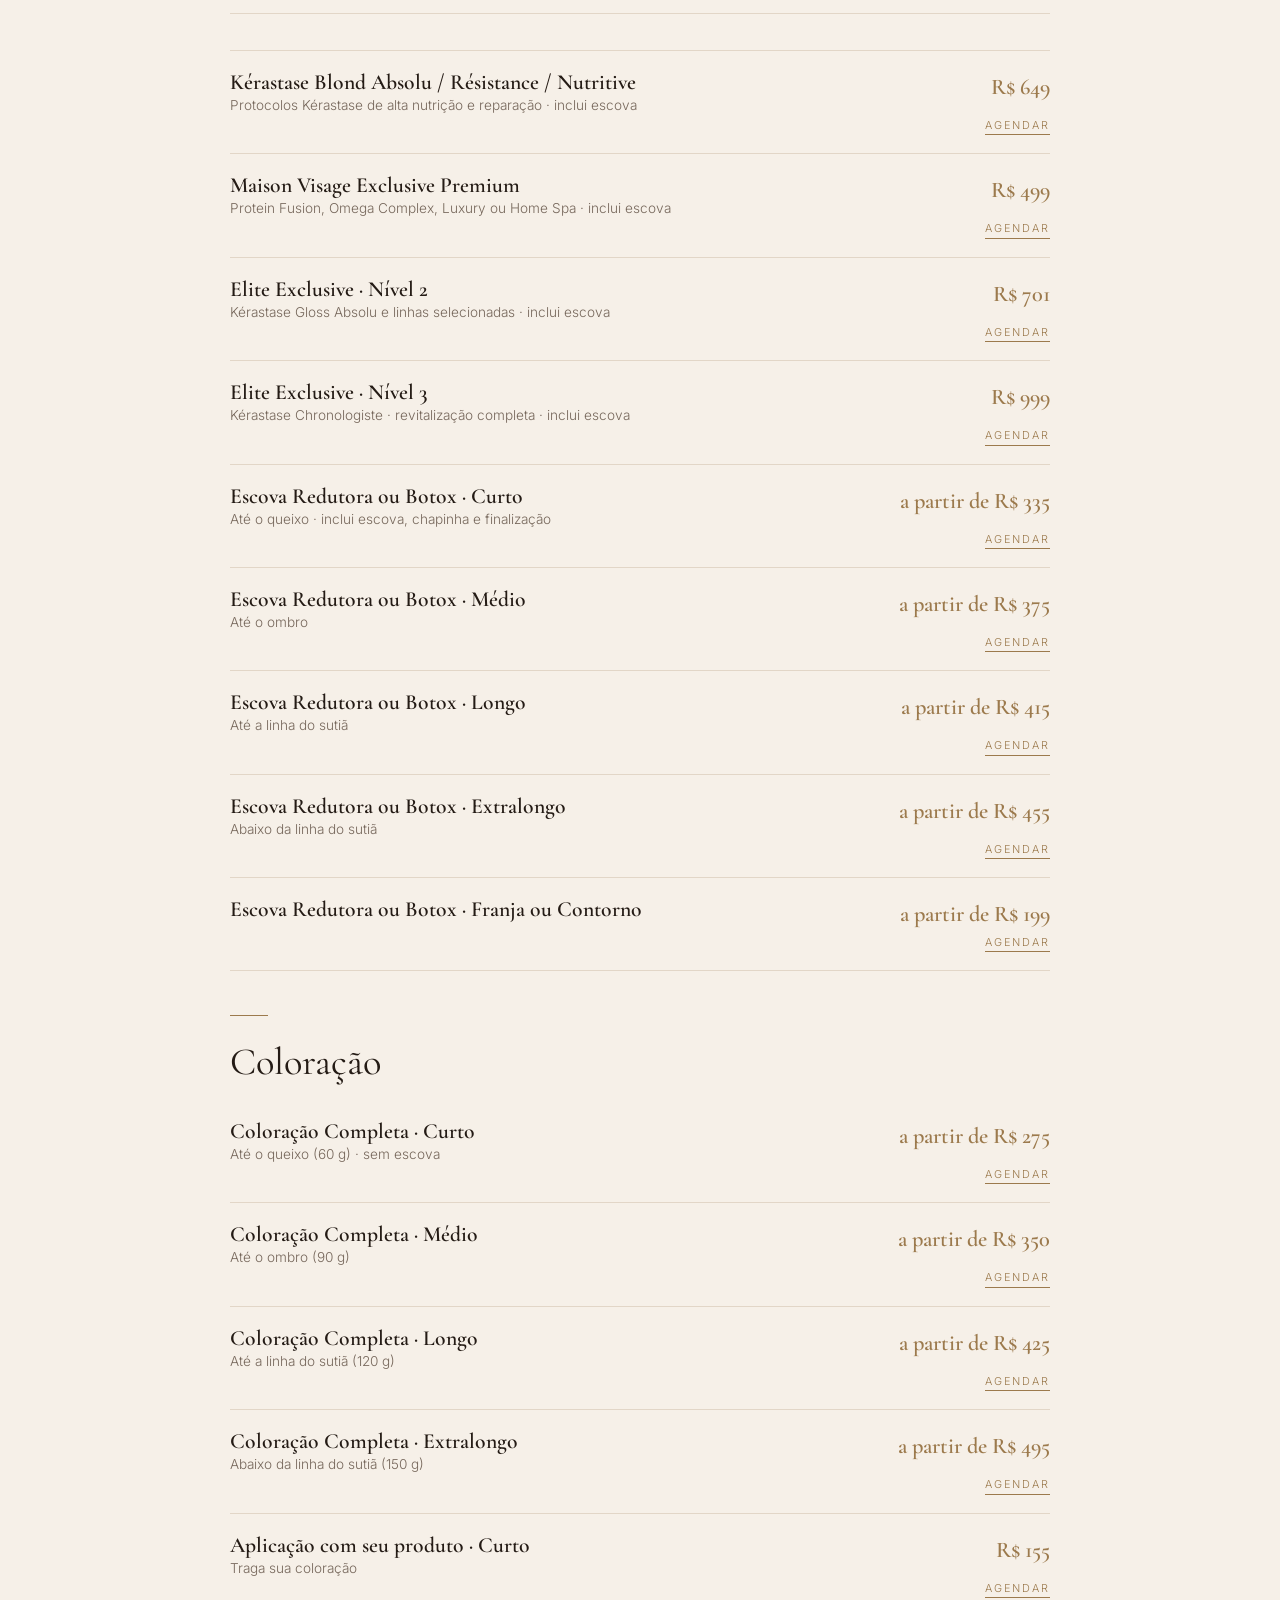
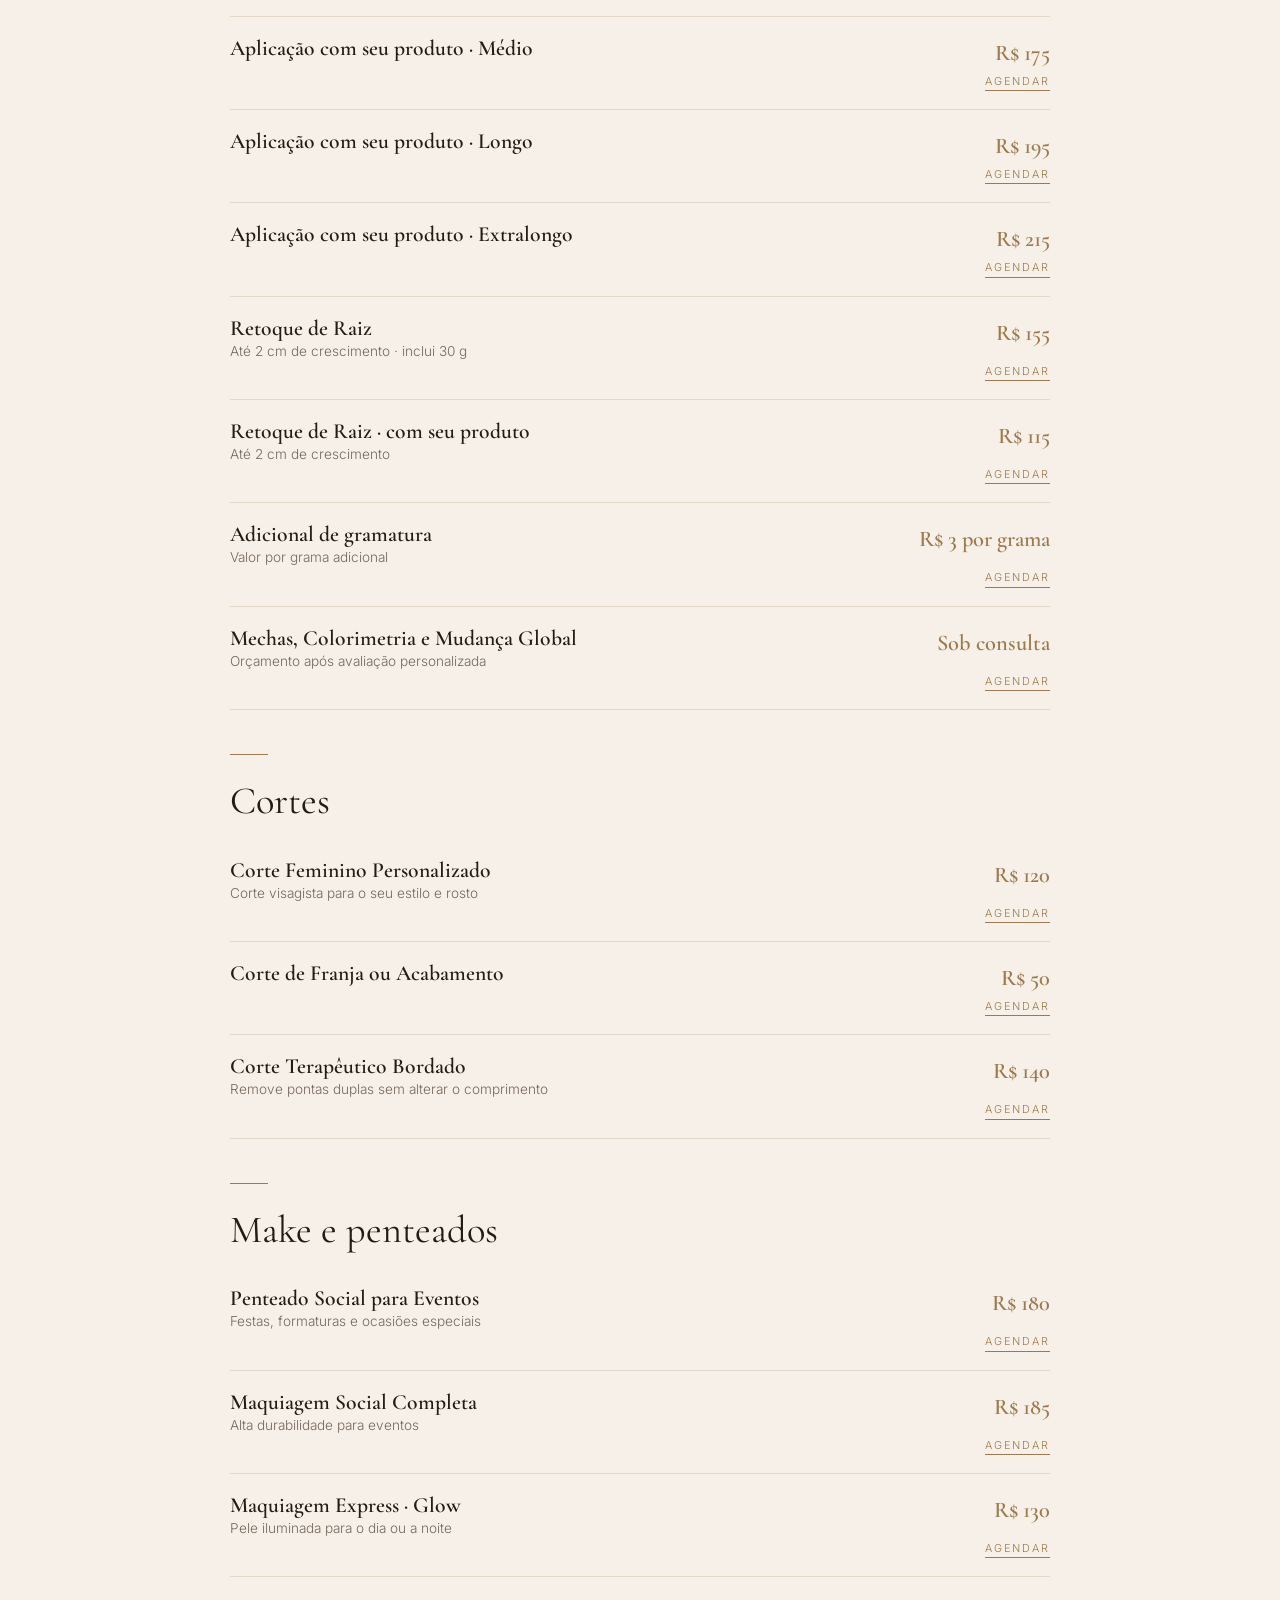
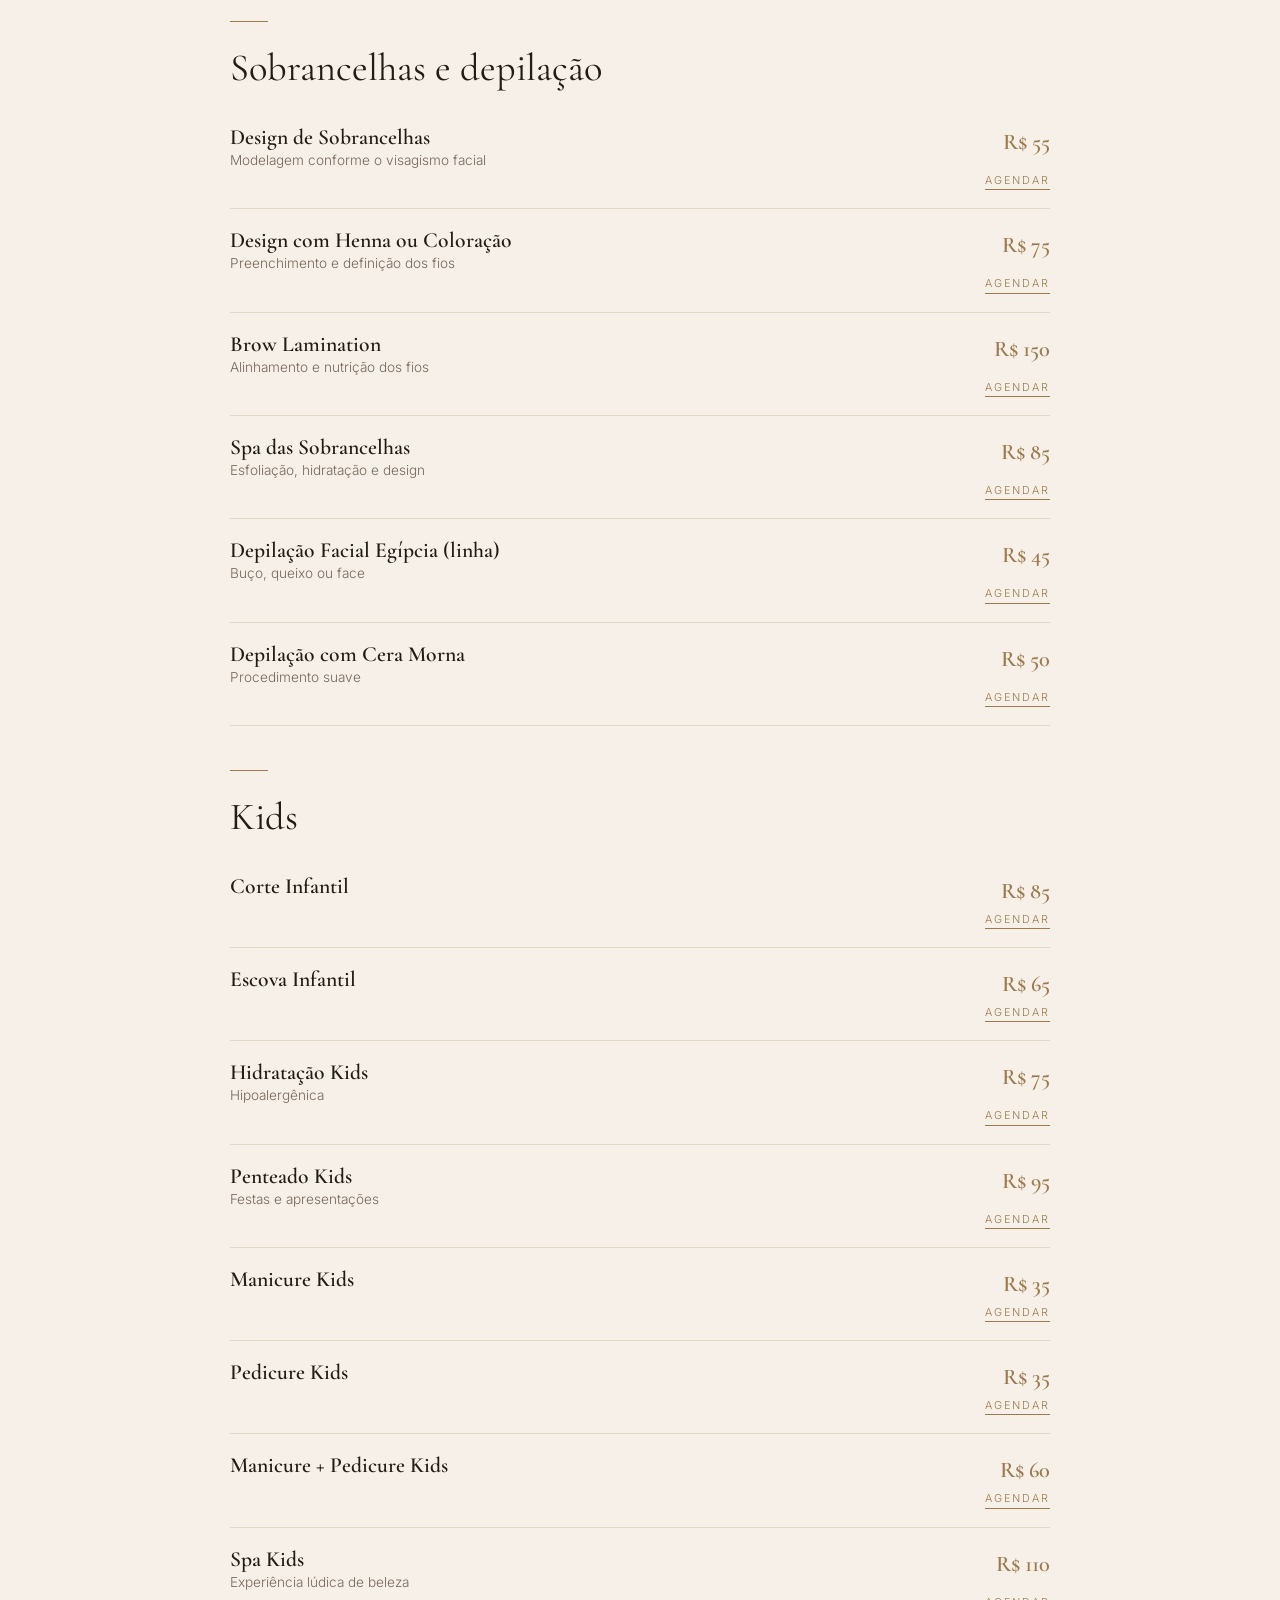
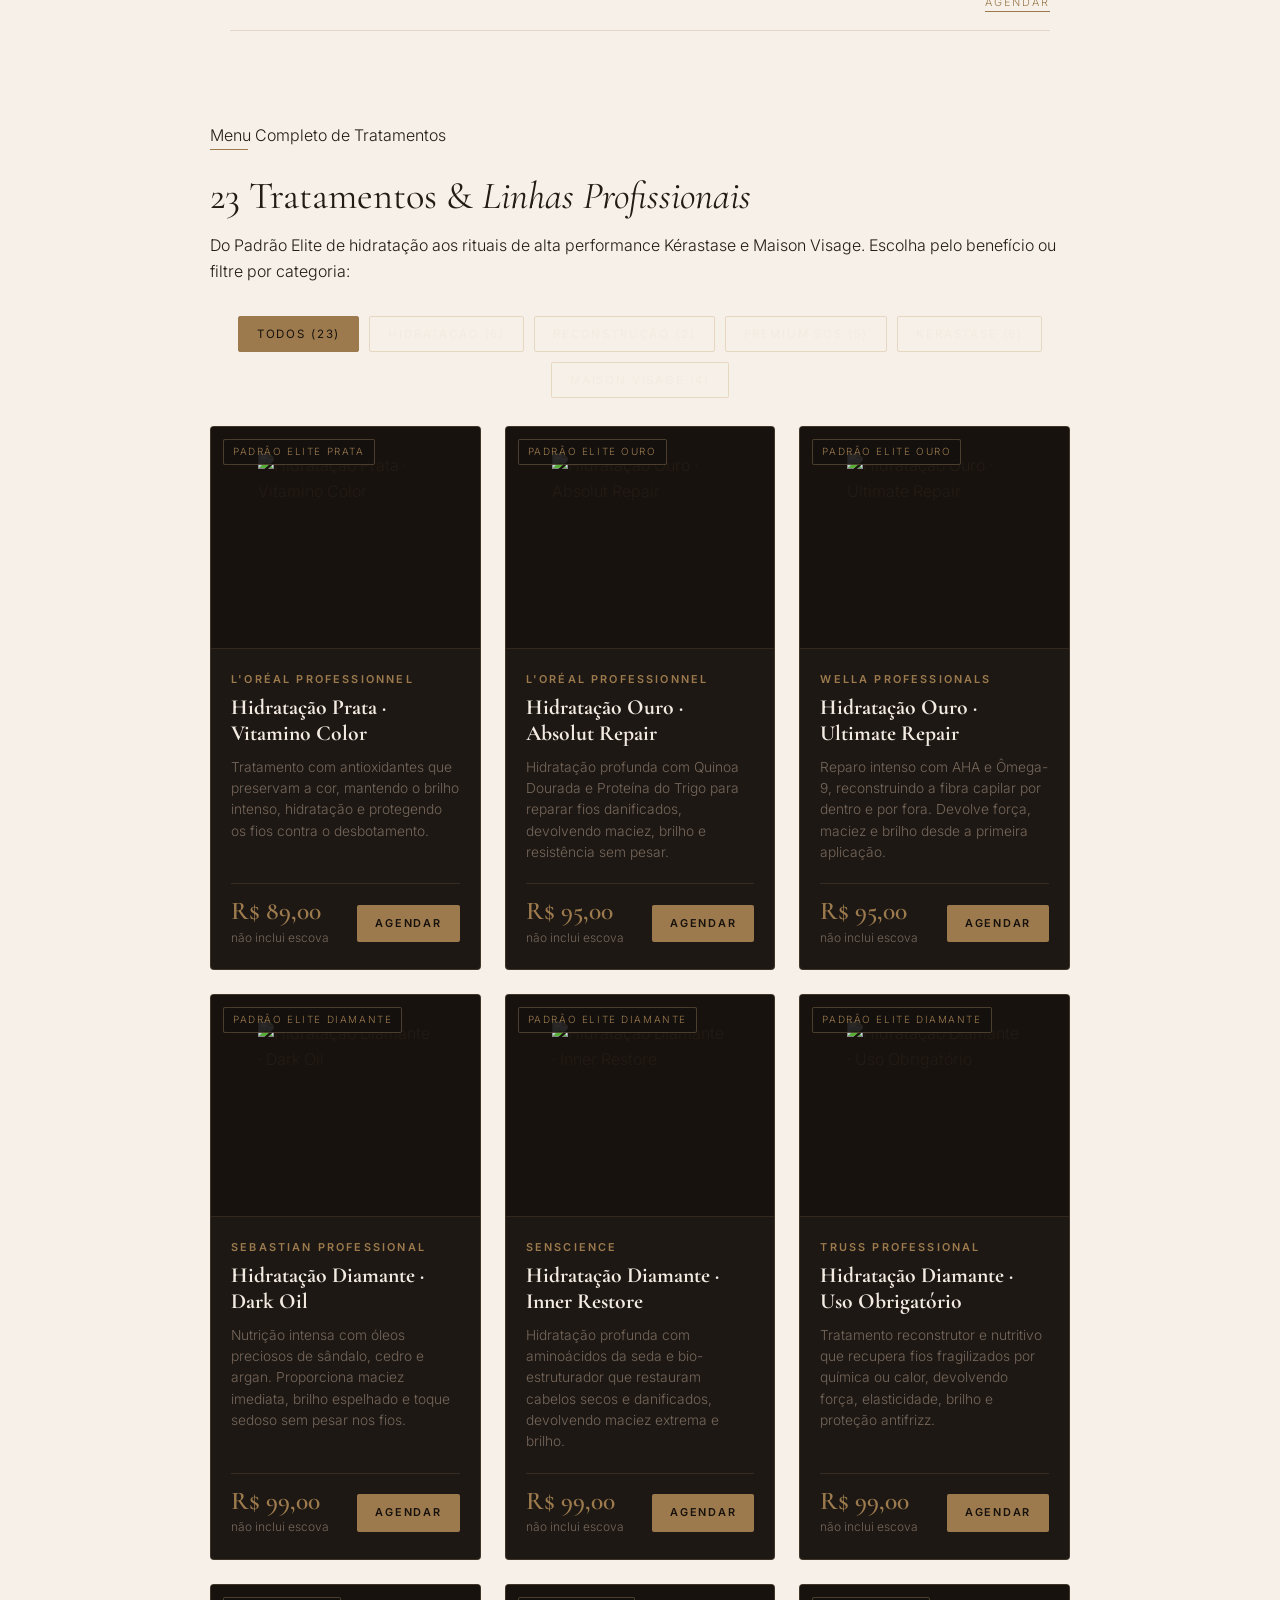
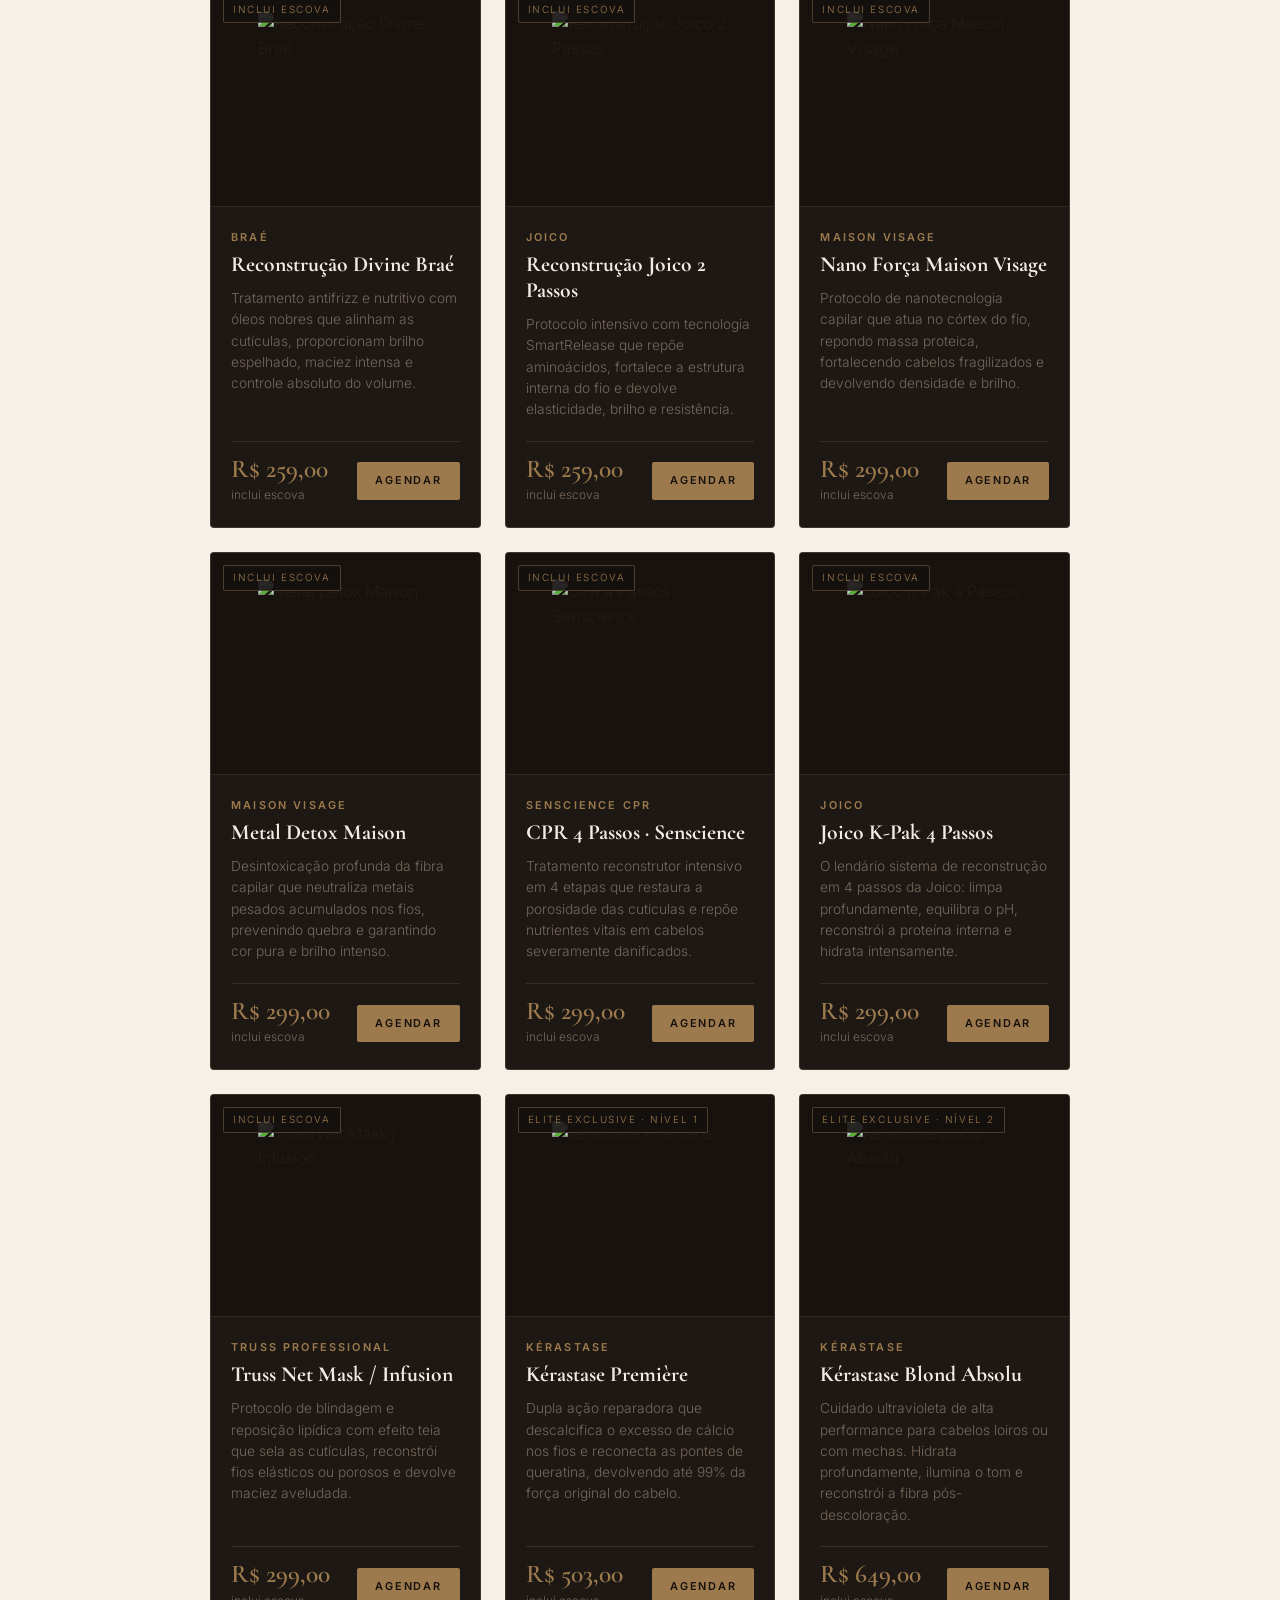
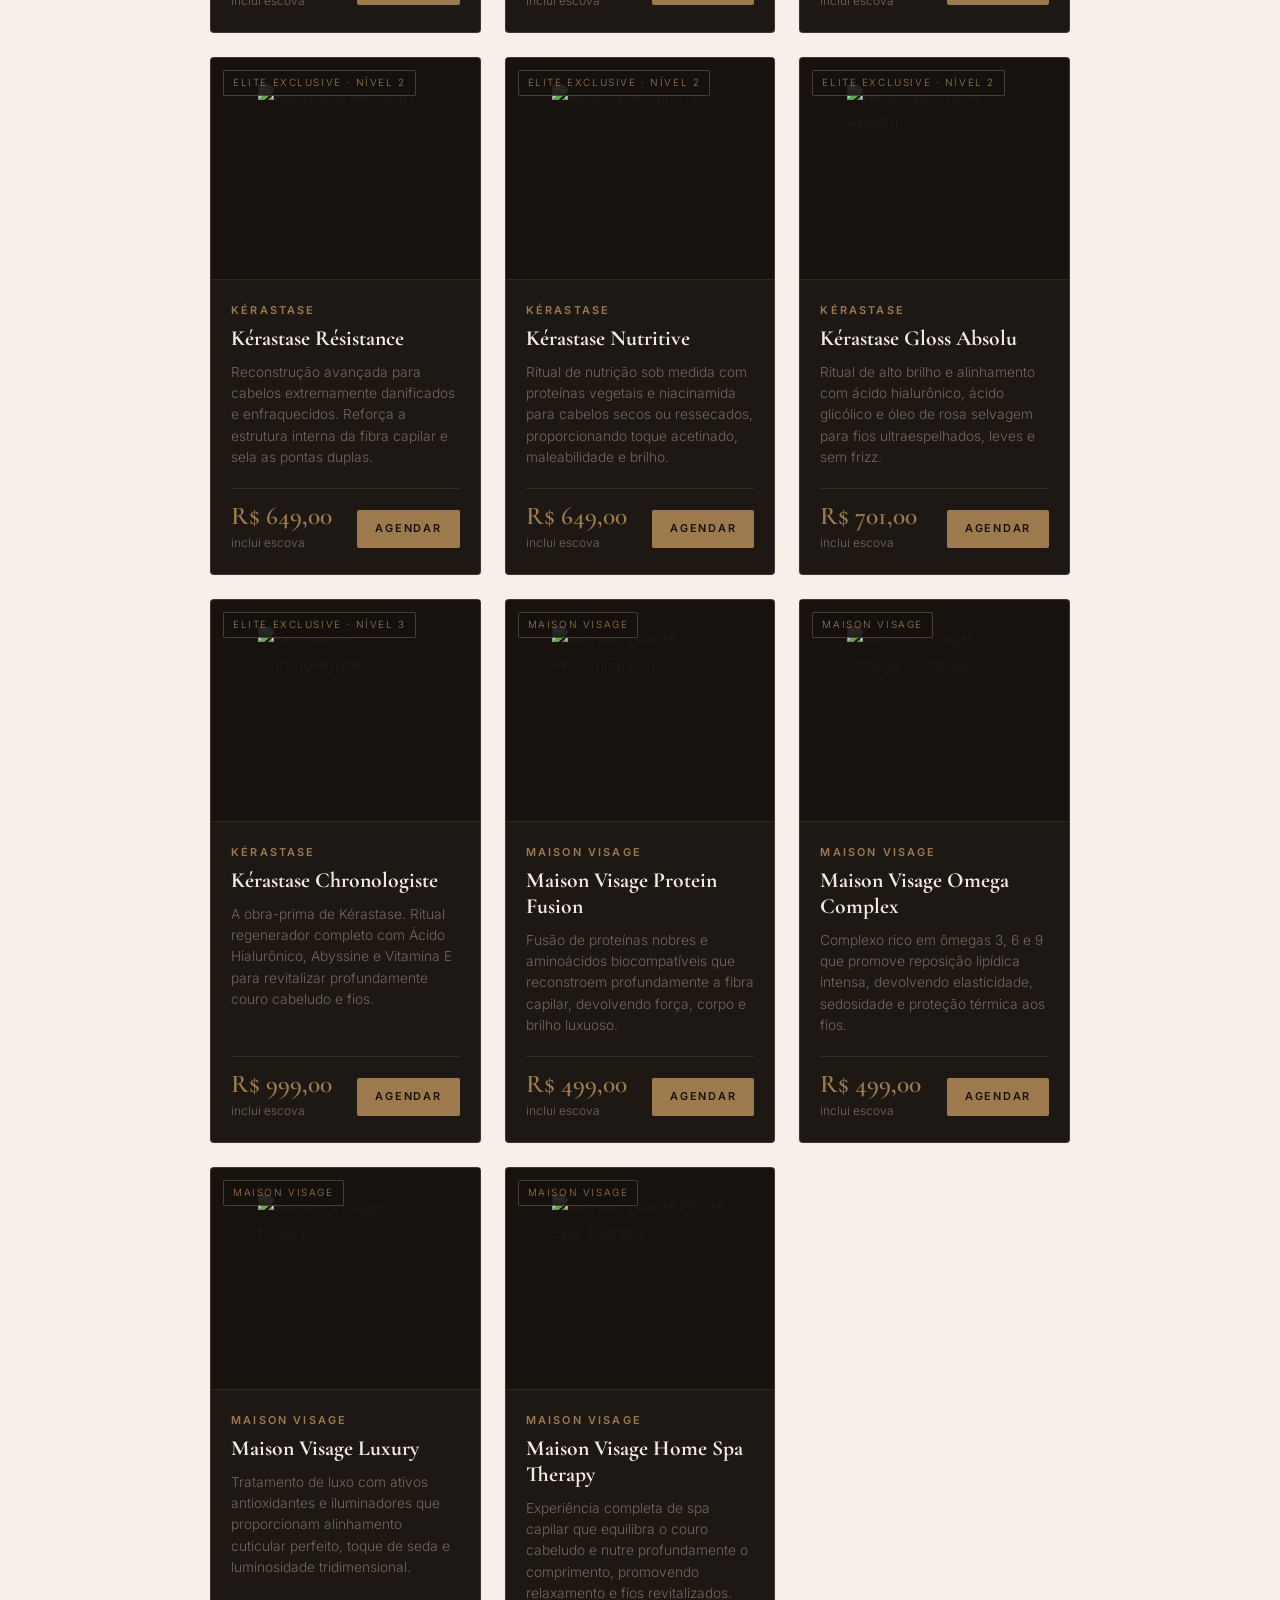
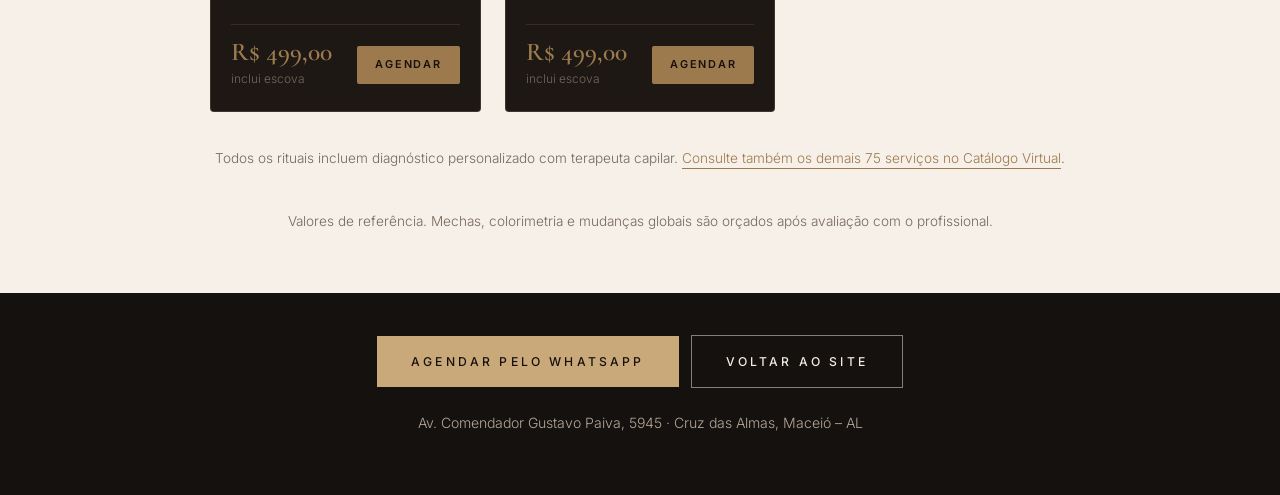
==== commit 2eea7c2d: "fix: abas de tratamentos 100% visiveis no mobile em grid simetrico sem corte" ====
--- a/catalogo/index.html
+++ b/catalogo/index.html
@@ -54,8 +54,8 @@
 /* ============================================================
    ESTILOS DOS 23 TRATAMENTOS E LINHAS PROFISSIONAIS
    ============================================================ */
-.filter-tabs{display:flex;gap:10px;overflow-x:auto;padding-bottom:12px;margin:32px 0 28px;scrollbar-width:none}
-.filter-tabs::-webkit-scrollbar{display:none}
+.filter-tabs{display:flex;flex-wrap:wrap;justify-content:center;gap:10px;margin:32px 0 28px;padding:0}
+
 .filter-btn{background:transparent;border:1px solid rgba(201,169,122,.35);color:var(--ink);padding:10px 18px;font-size:.72rem;letter-spacing:.16em;text-transform:uppercase;cursor:pointer;white-space:nowrap;font-family:inherit;transition:.25s;border-radius:2px}
 .dark .filter-btn{color:#f3ebe2}
 .filter-btn:hover,.filter-btn.active{background:var(--gold);color:#17110c;border-color:var(--gold)}
@@ -123,19 +123,8 @@
   .pr { font-size: 0.95rem; }
   .ag { font-size: 0.64rem; padding-top: 2px; }
 
-  .filter-tabs {
-    gap: 8px;
-    padding: 4px 14px 12px;
-    margin: 18px -14px 18px;
-    scroll-snap-type: x proximity;
-    -webkit-overflow-scrolling: touch;
-  }
-  .filter-btn {
-    scroll-snap-align: start;
-    flex-shrink: 0;
-    padding: 8px 14px;
-    font-size: 0.68rem;
-  }
+  .filter-tabs{display:grid;grid-template-columns:repeat(2,1fr);gap:8px;margin:18px 0 22px;padding:0;width:100%}
+  .filter-btn{width:100%;padding:10px 6px;font-size:0.68rem;letter-spacing:0.05em;text-align:center;display:flex;align-items:center;justify-content:center;white-space:nowrap}
 
   .prod-grid { grid-template-columns: 1fr; gap: 16px; }
   .prod-media { min-height: 180px; padding: 18px 12px; }
@@ -322,10 +311,10 @@
   <div class="filter-tabs" role="tablist" aria-label="Filtrar tratamentos">
     <button class="filter-btn active" data-filter="all" type="button">Todos (23)</button>
     <button class="filter-btn" data-filter="hidratacao" type="button">Hidratação (6)</button>
-    <button class="filter-btn" data-filter="reconstrutores" type="button">Reconstrutores (2)</button>
+    <button class="filter-btn" data-filter="reconstrutores" type="button">Reconstrução (2)</button>
     <button class="filter-btn" data-filter="premium-sos" type="button">Premium SOS (5)</button>
-    <button class="filter-btn" data-filter="exclusive" type="button">Exclusive Kérastase (6)</button>
-    <button class="filter-btn" data-filter="exclusive-premium" type="button">Exclusive Premium (4)</button>
+    <button class="filter-btn" data-filter="exclusive" type="button">Kérastase (6)</button>
+    <button class="filter-btn" data-filter="exclusive-premium" type="button">Maison Visage (4)</button>
   </div>
 
   <div class="prod-grid" id="prodGrid">
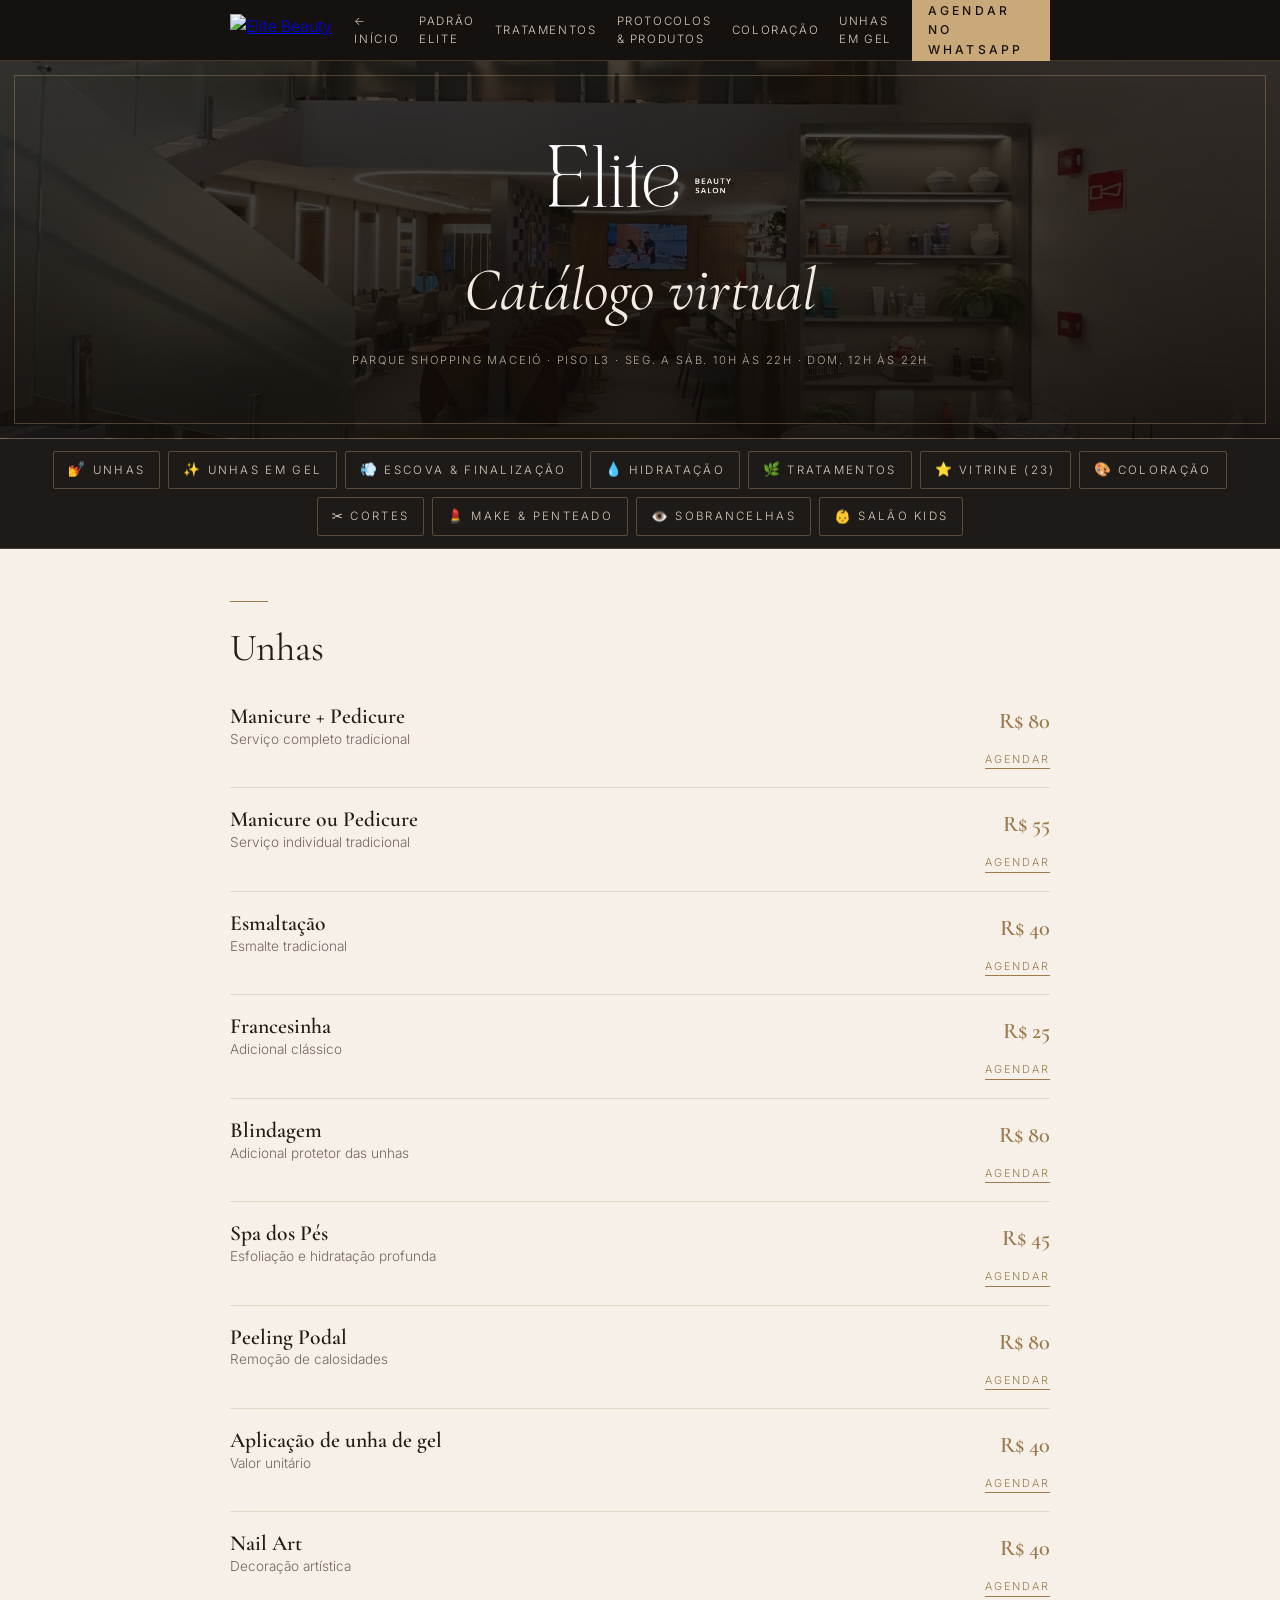
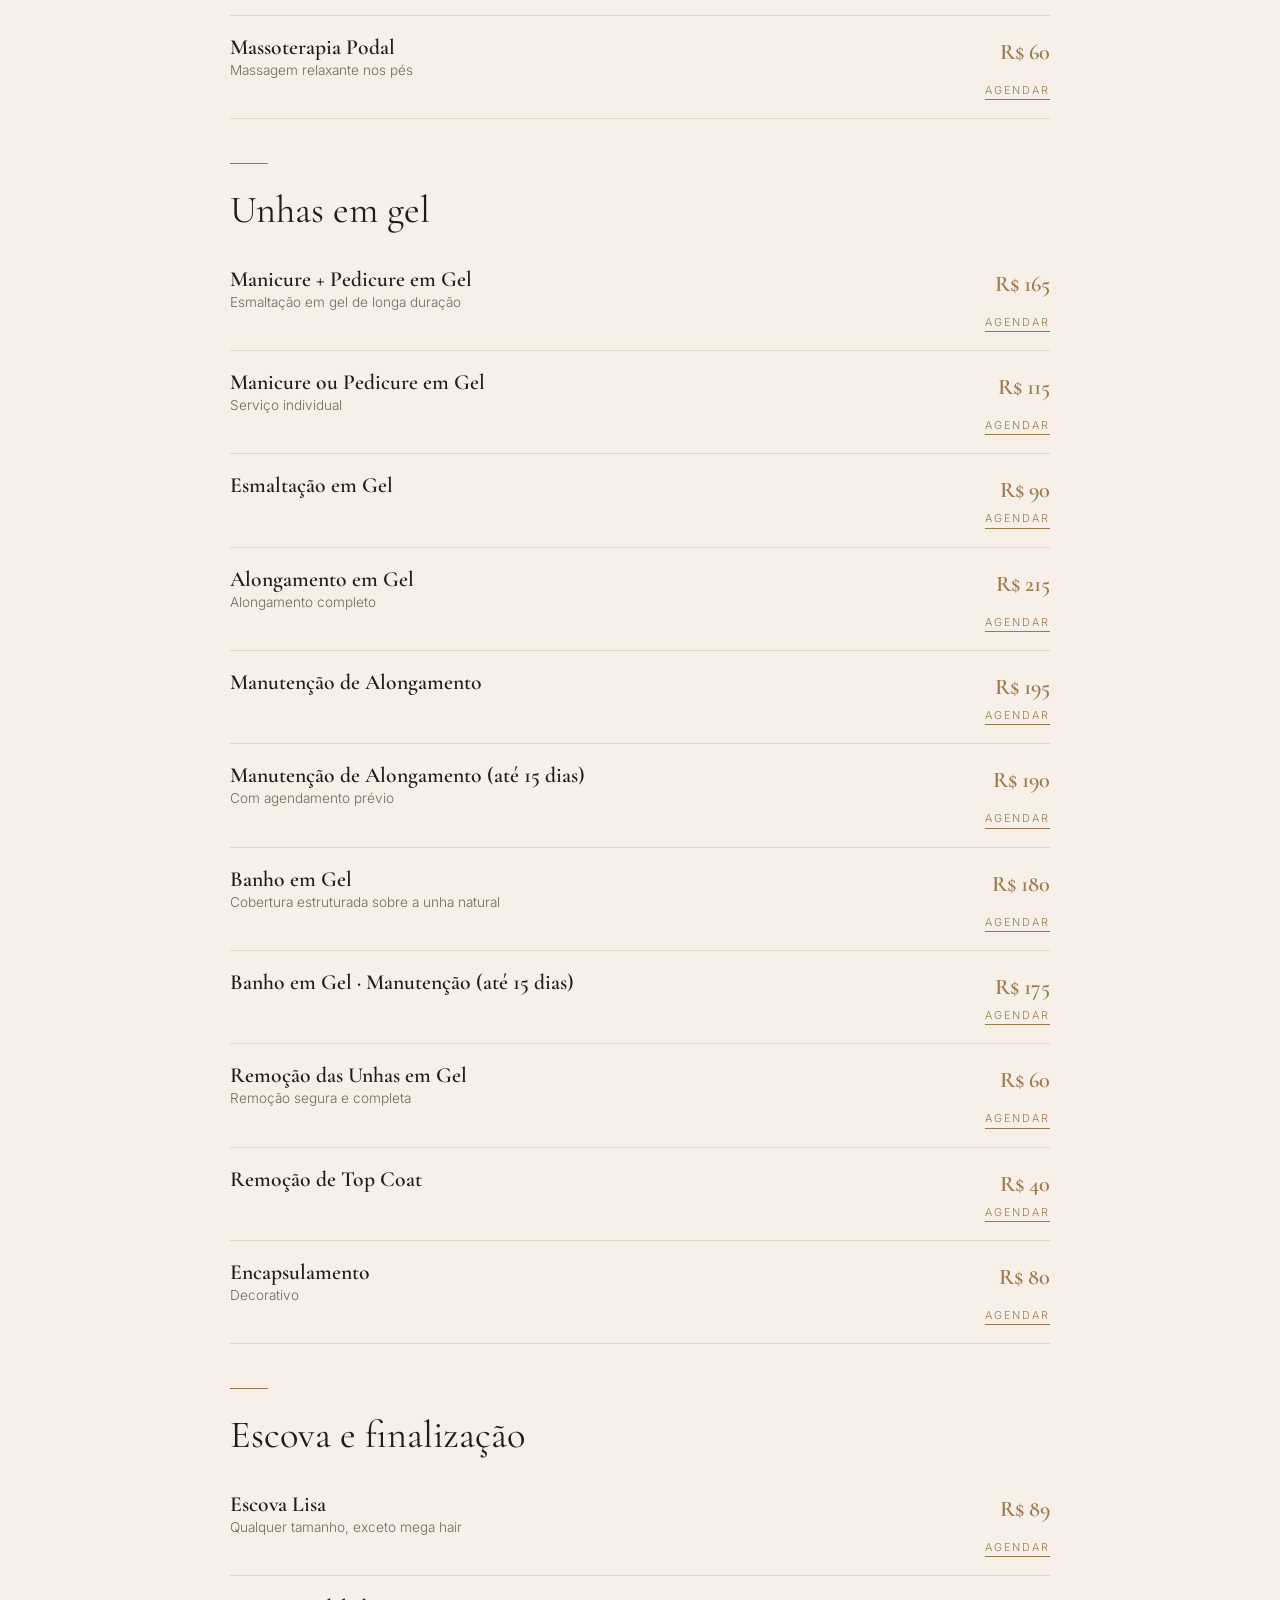
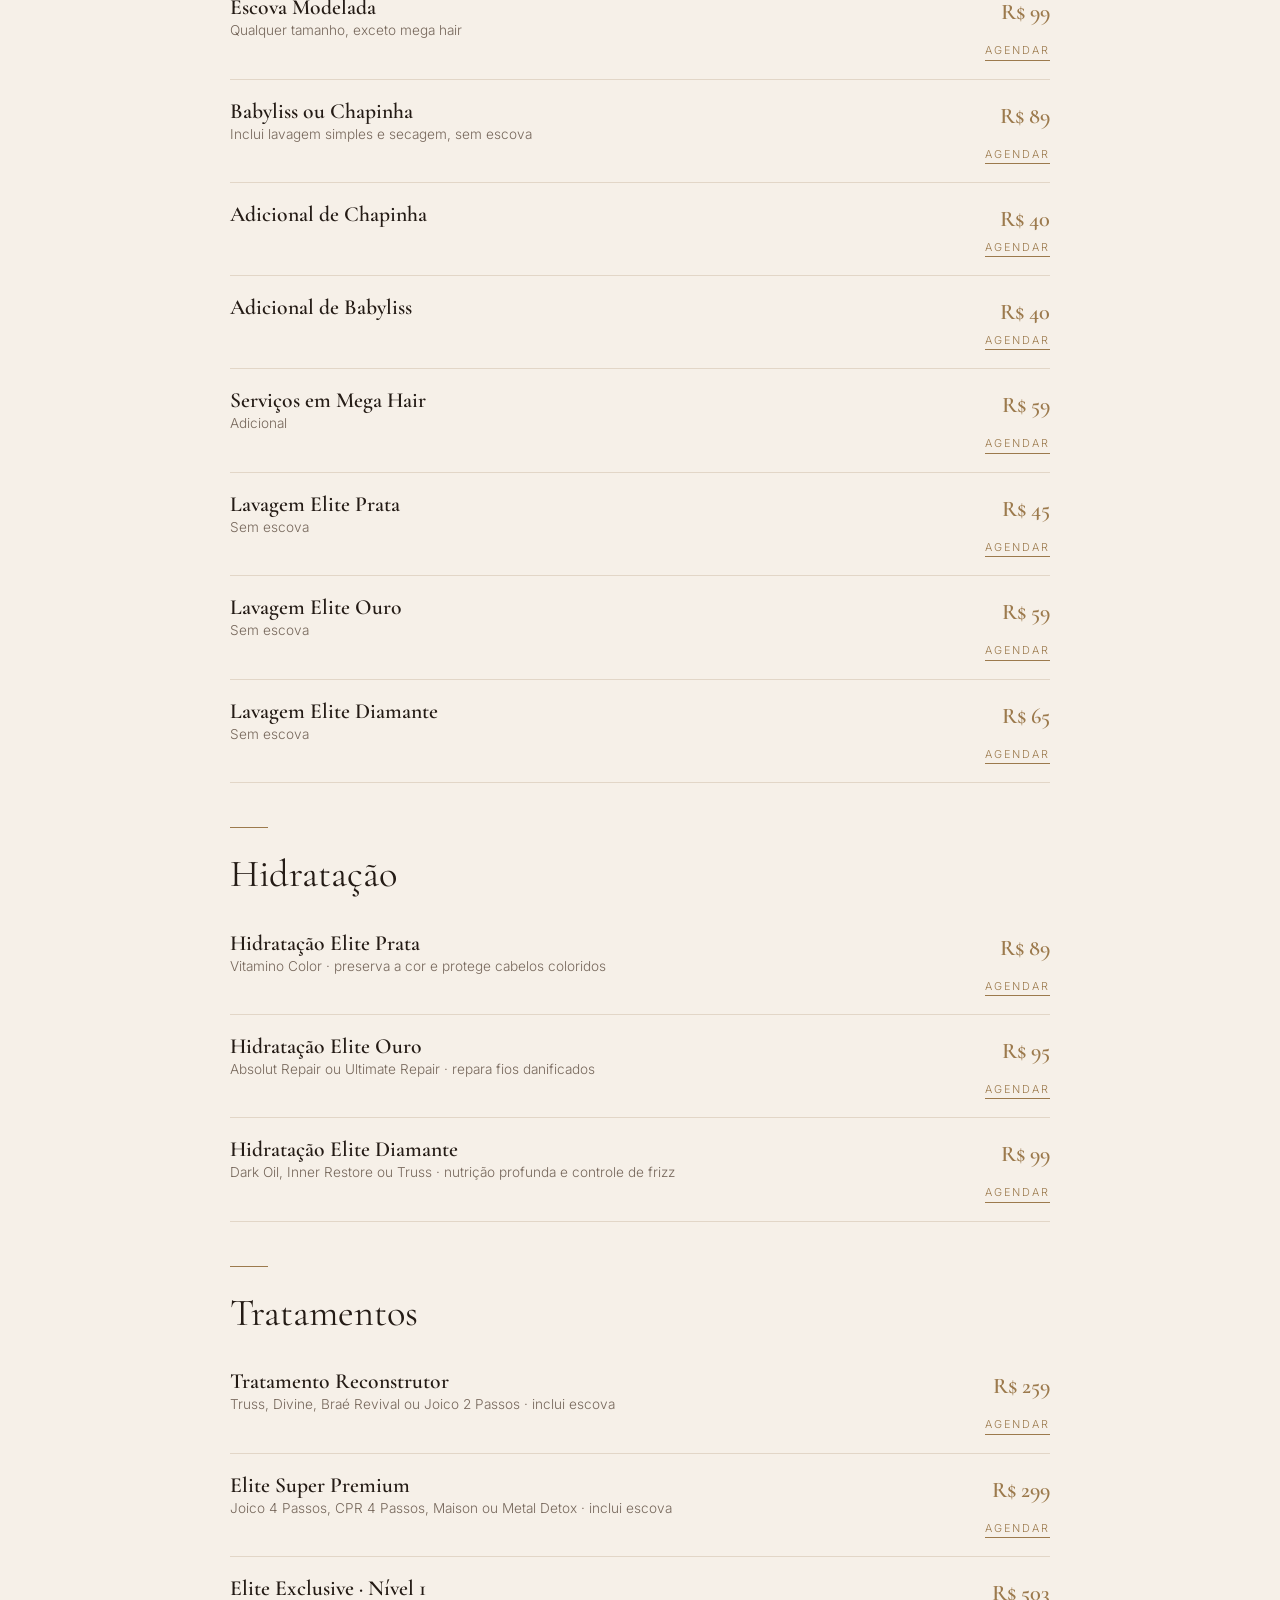
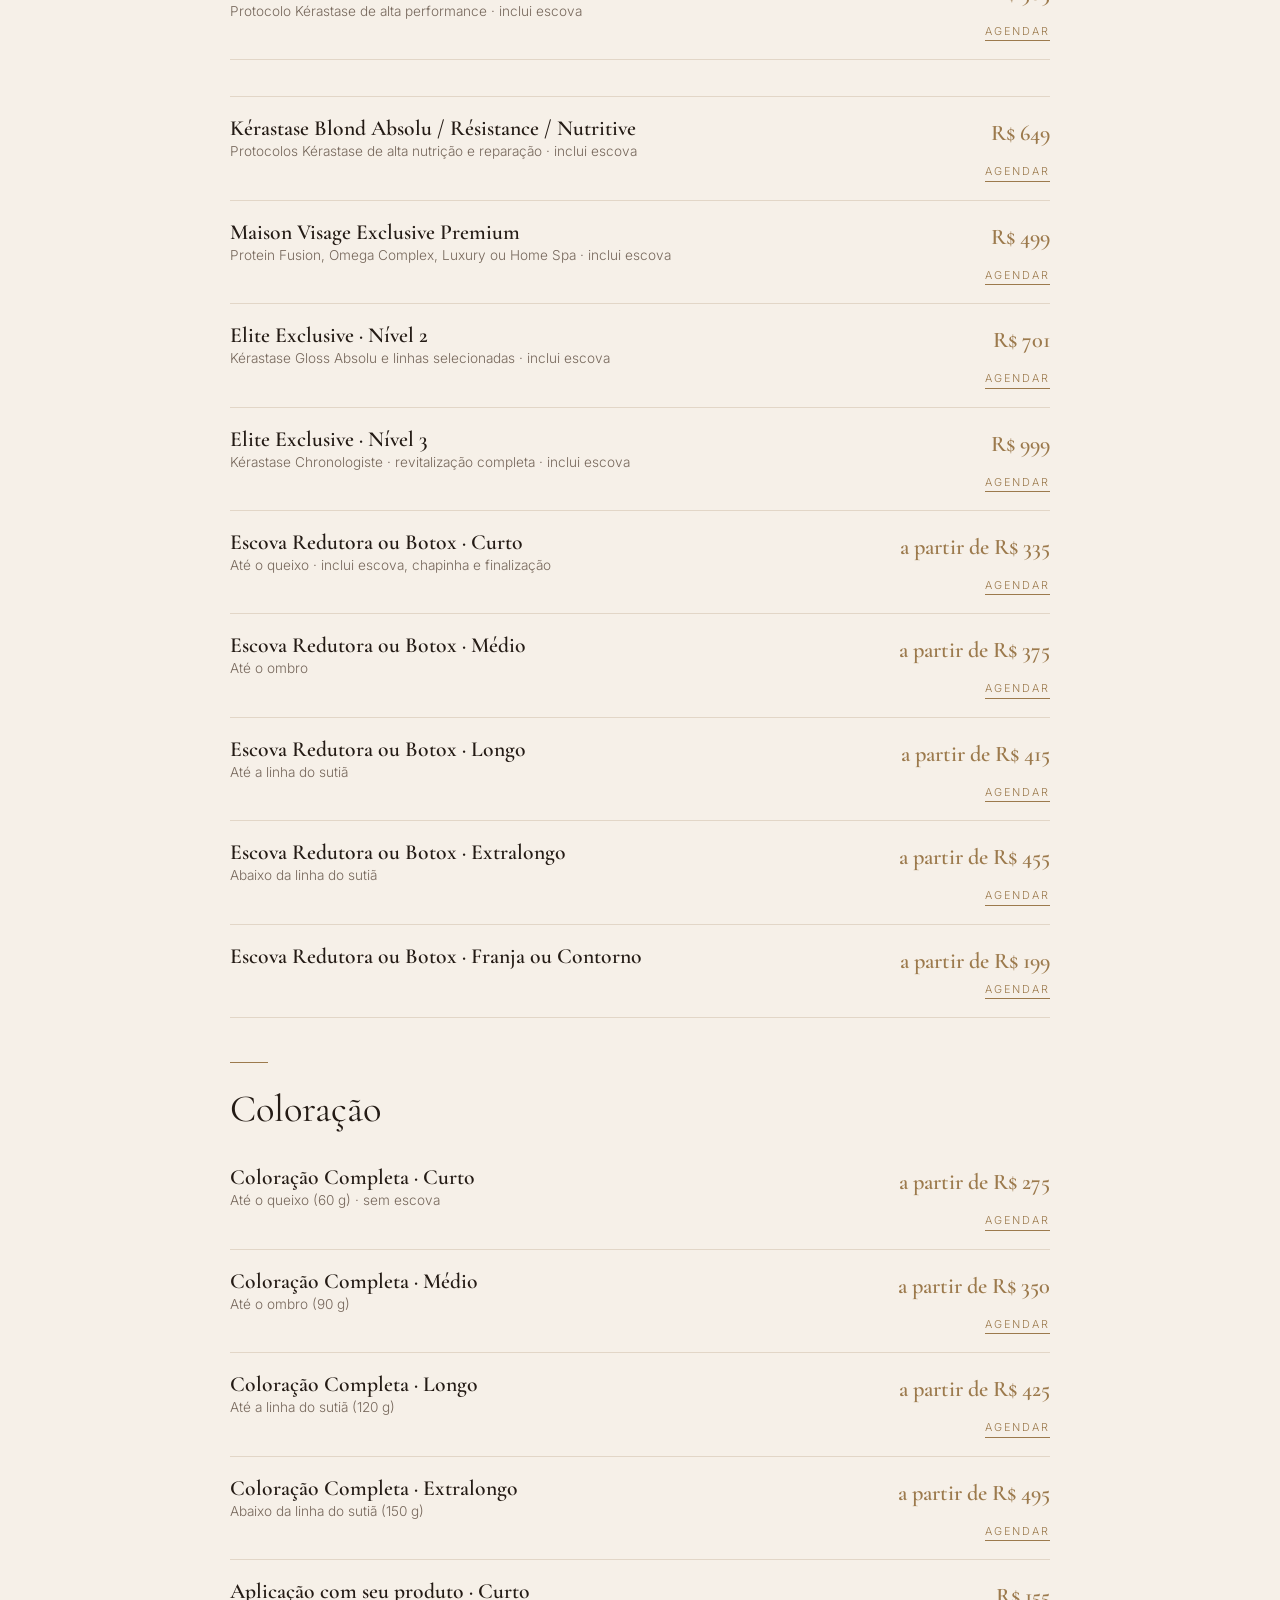
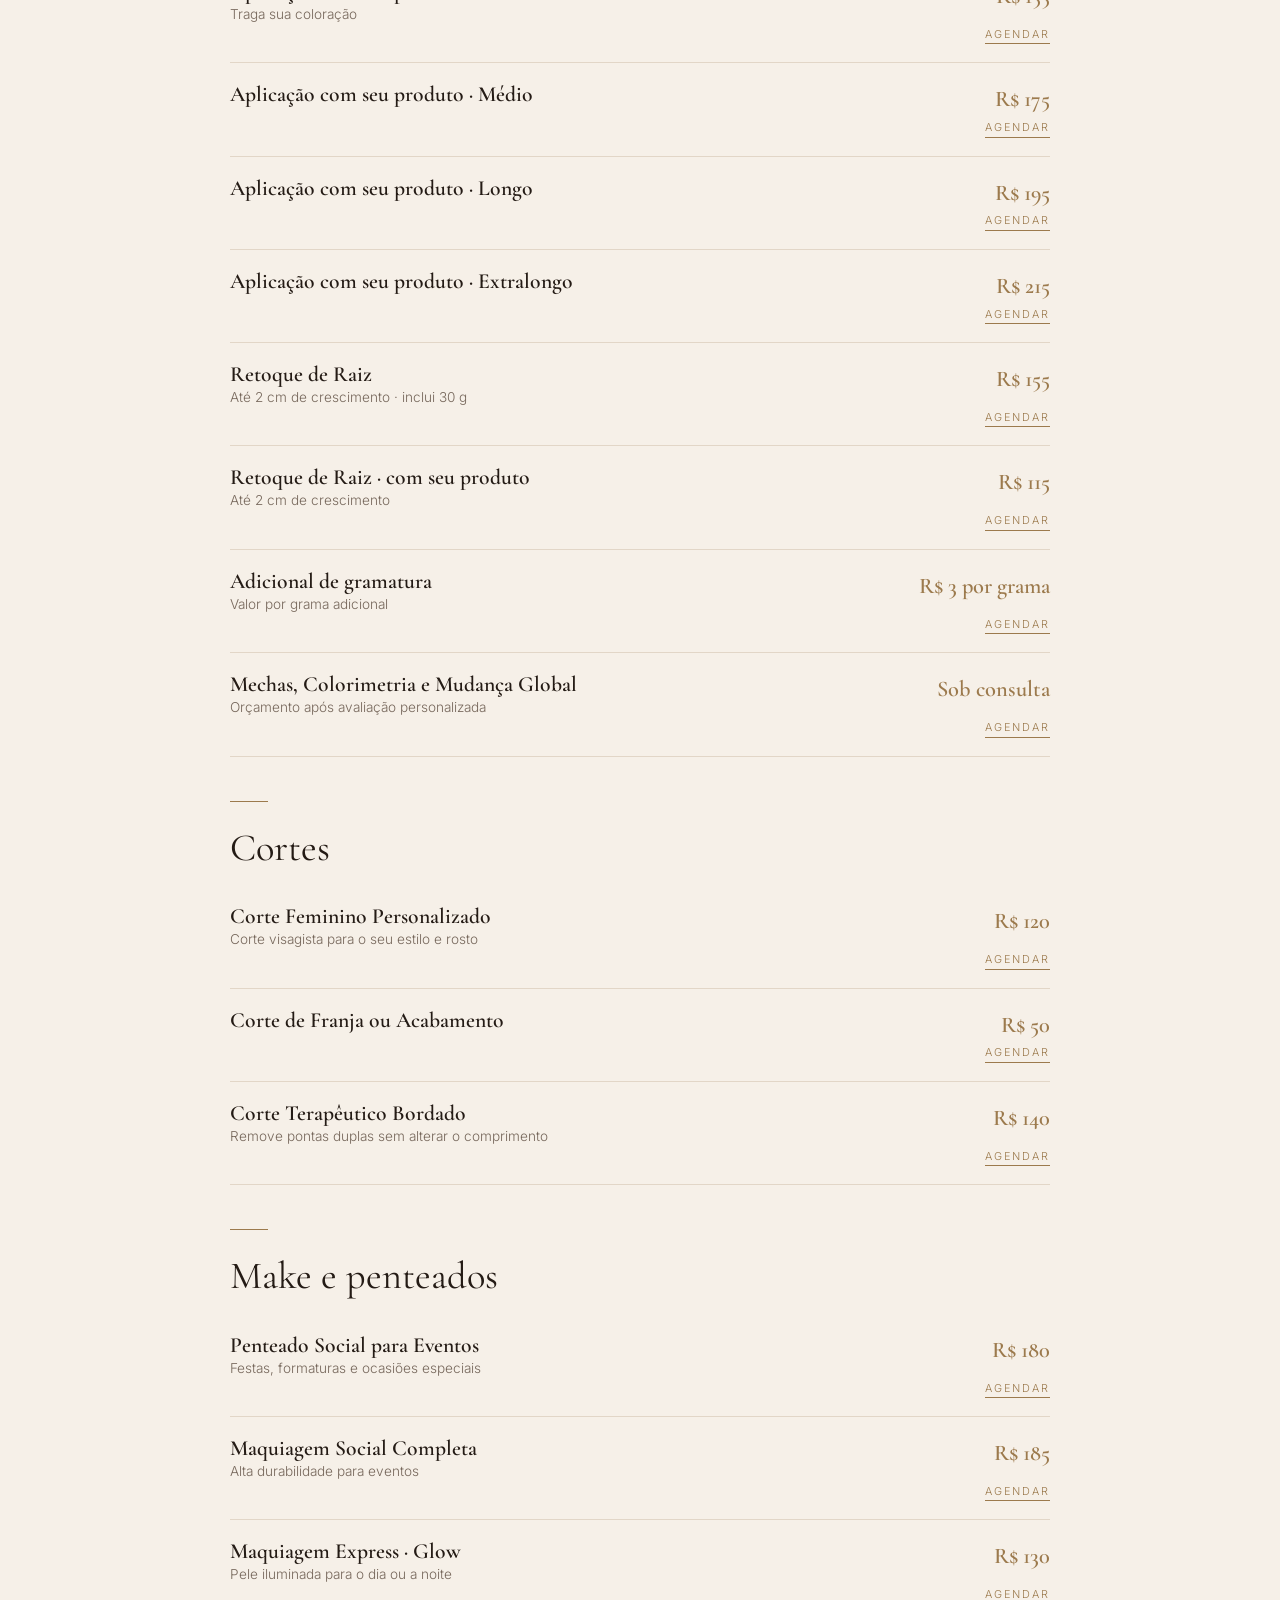
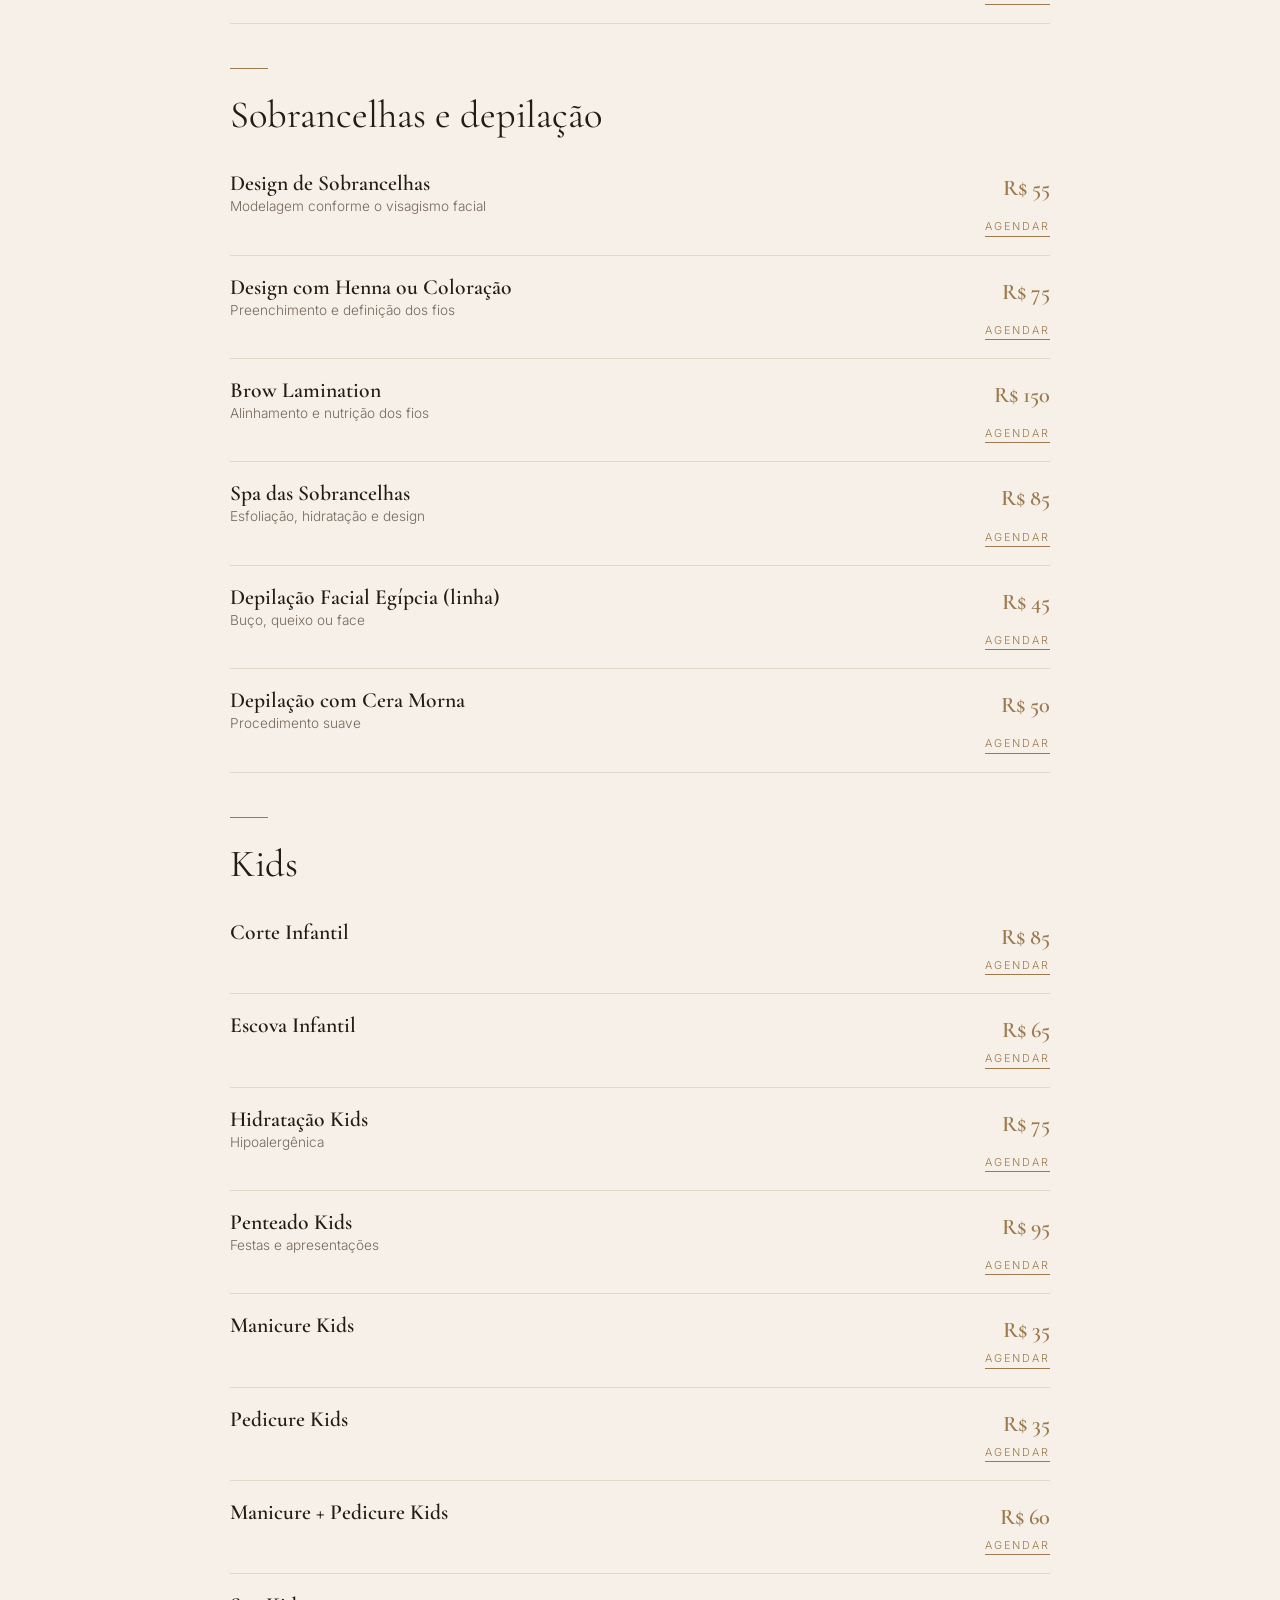
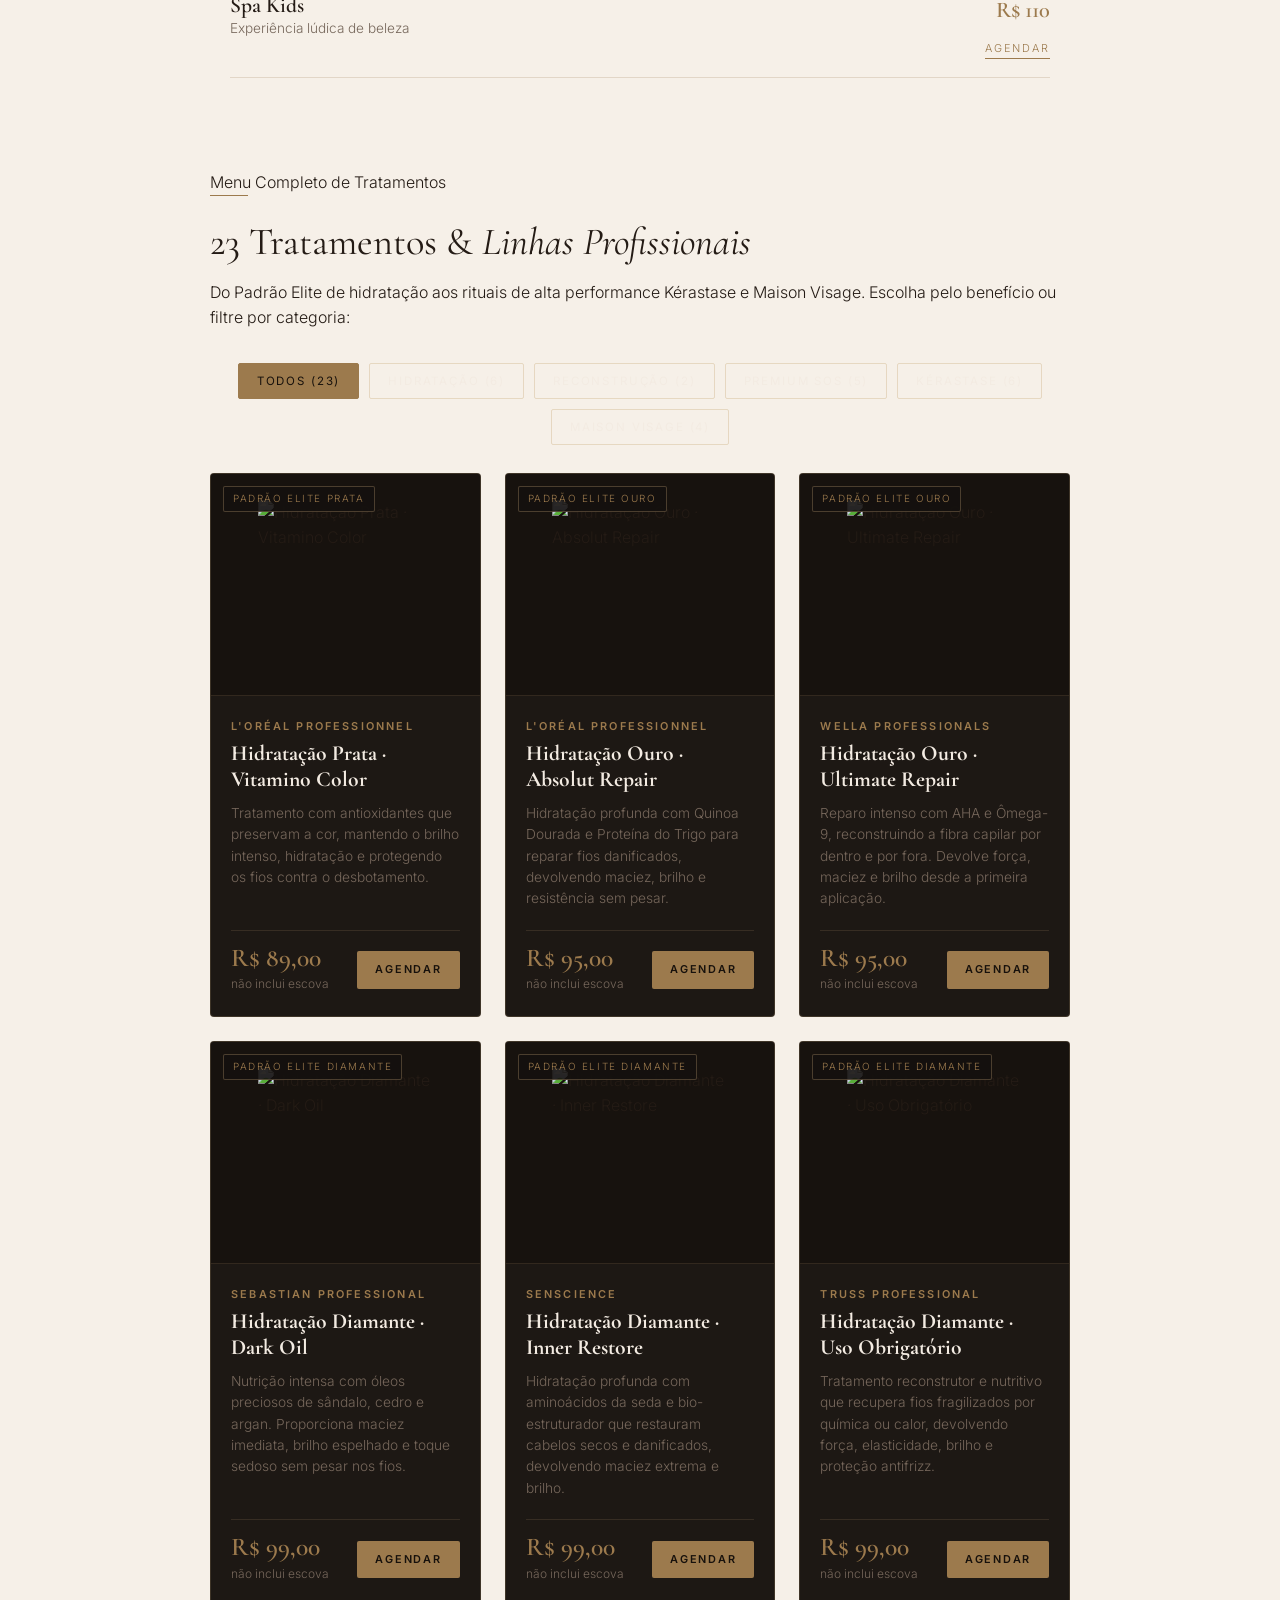
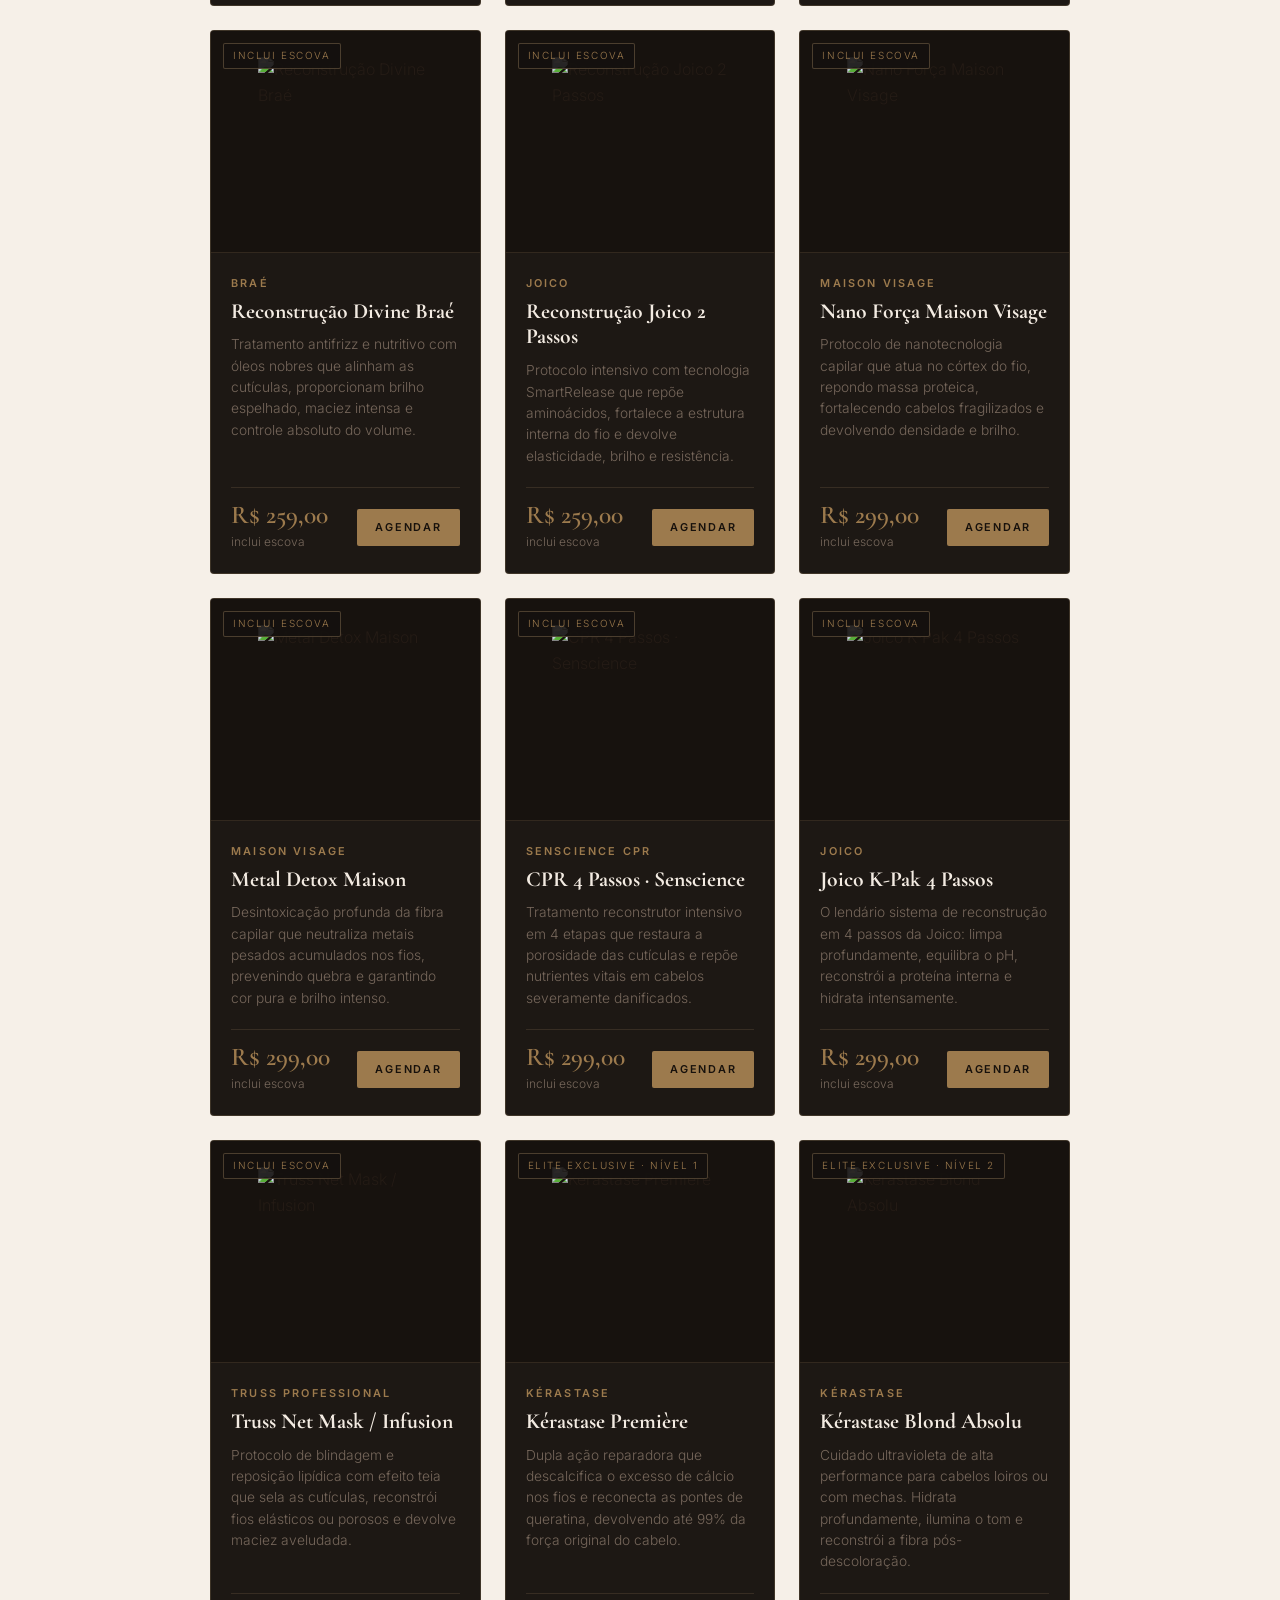
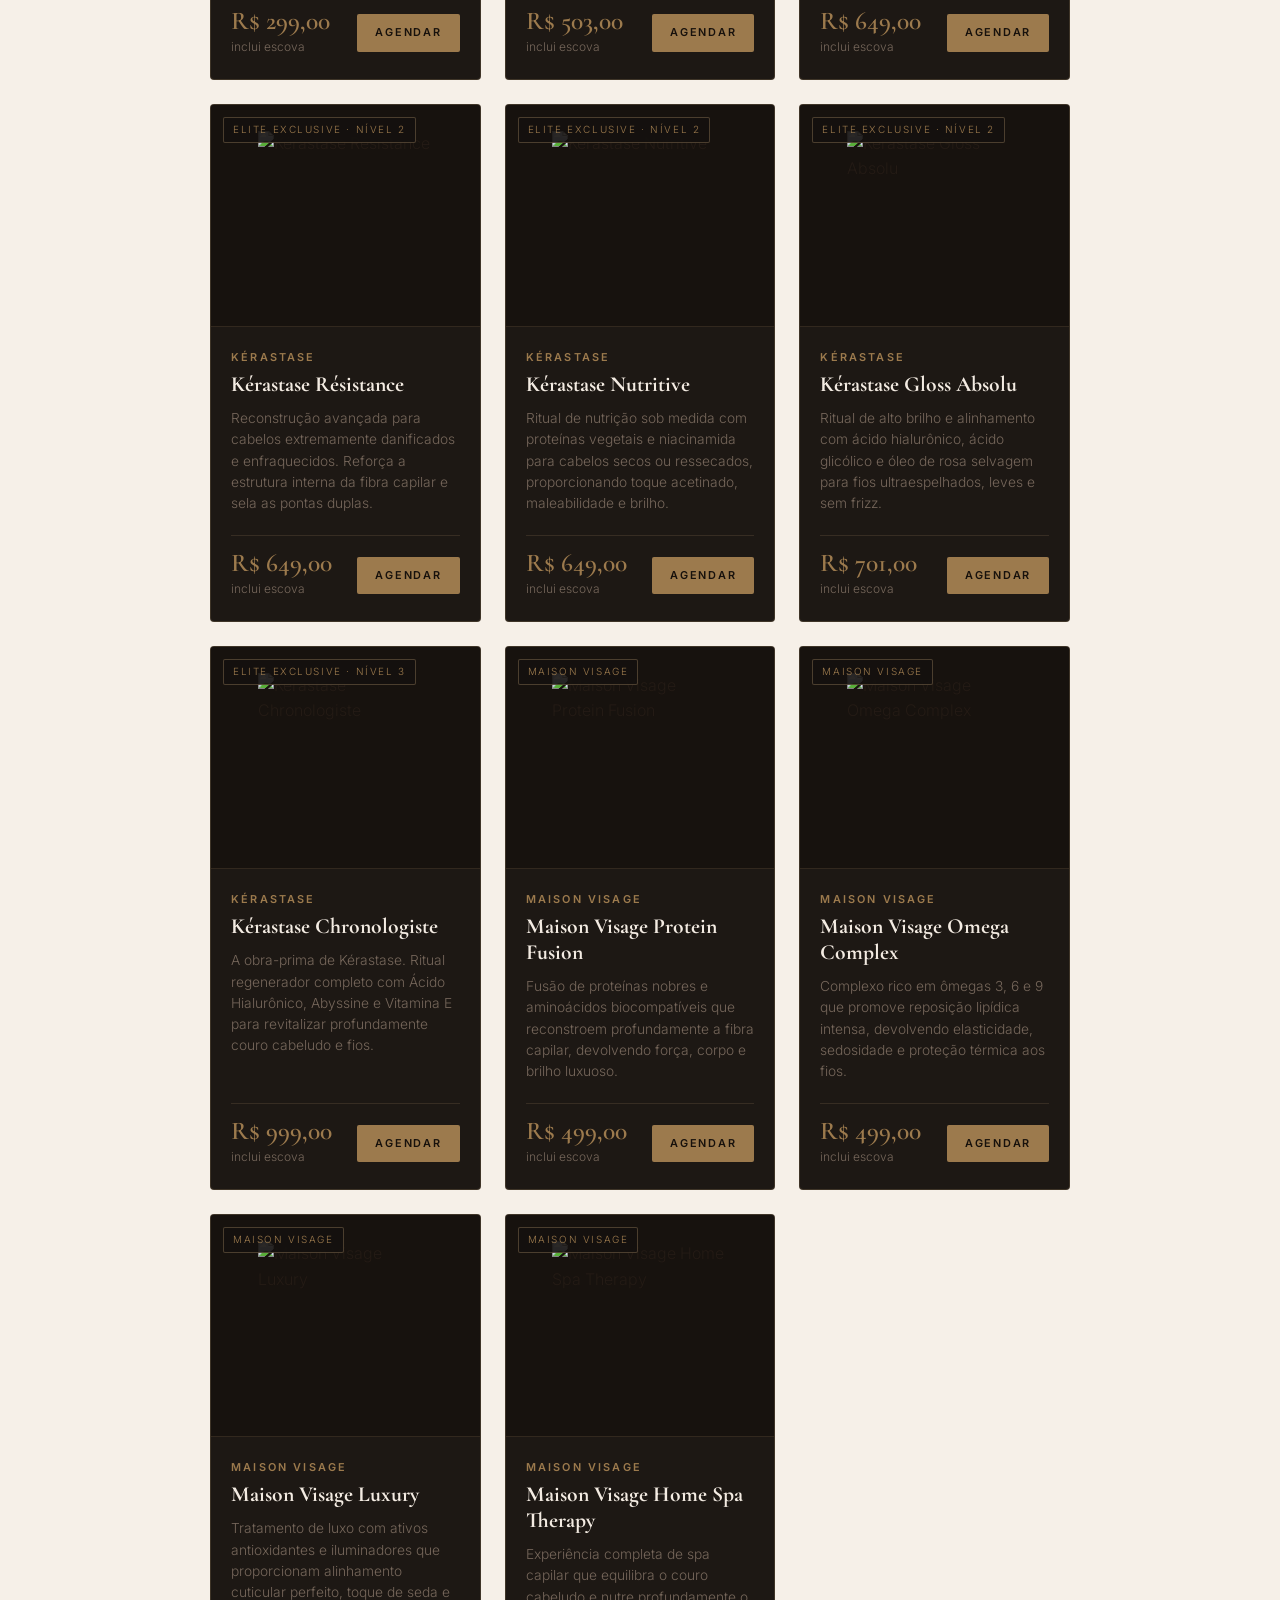
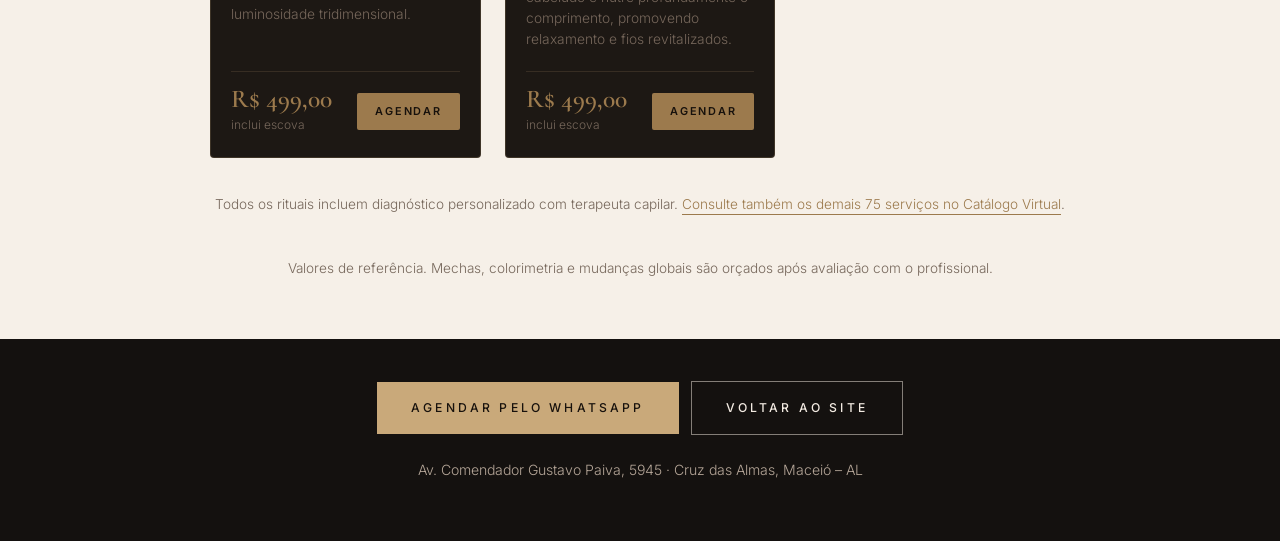
==== commit 72a4a632: "fix: otimizacao completa das abas do catalogo e filtros para visibilidade 100% no mobile sem corte" ====
--- a/catalogo/index.html
+++ b/catalogo/index.html
@@ -17,10 +17,11 @@
 .top img{height:56px;margin:0 auto 20px}
 .top h1{font-size:clamp(1.7rem,5vw,2.5rem)}
 .top p{color:#b5a698;font-size:.9rem;margin-top:6px}
-.chips{position:sticky;top:0;z-index:10;background:rgba(20,17,15,.94);backdrop-filter:blur(8px);-webkit-backdrop-filter:blur(8px);padding-top:env(safe-area-inset-top,0px);display:flex;gap:8px;overflow-x:auto;padding:12px 16px;border-bottom:1px solid rgba(201,169,122,.25);scrollbar-width:none}
-.chips::-webkit-scrollbar{display:none}
-.chips a{flex:none;color:#d9cbbd;text-decoration:none;font-size:.72rem;letter-spacing:.14em;text-transform:uppercase;padding:9px 16px;border:1px solid rgba(201,169,122,.35)}
-.chips a:hover{background:#c9a97a;color:#17110c}
+.cat-sticky-bar{display:none}
+.chips{position:sticky;top:60px;z-index:90;background:rgba(20,17,15,.96);backdrop-filter:blur(10px);-webkit-backdrop-filter:blur(10px);padding:12px 20px;display:flex;flex-wrap:wrap;justify-content:center;gap:8px;border-bottom:1px solid rgba(201,169,122,.25)}
+.chips a{color:#d9cbbd;text-decoration:none;font-size:.72rem;letter-spacing:.12em;text-transform:uppercase;padding:9px 14px;border:1px solid rgba(201,169,122,.35);border-radius:2px;transition:all .2s;display:inline-flex;align-items:center;gap:5px;white-space:nowrap}
+.chips a:hover{background:#c9a97a;color:#17110c;border-color:#c9a97a}
+.chips a .chip-ico{font-size:.85rem;line-height:1}
 main{max-width:860px;margin:0 auto;padding:12px 20px 60px}
 section{padding:40px 0 4px}
 h2{font-size:1.9rem;margin-bottom:6px}
@@ -94,18 +95,110 @@
   .top h1 { font-size: clamp(1.6rem, 5.5vw, 2.2rem); }
   .top p { font-size: 0.85rem; }
 
+  .cat-sticky-bar {
+    display: block;
+    position: sticky;
+    top: 60px;
+    z-index: 95;
+    background: rgba(20, 17, 15, 0.98);
+    backdrop-filter: blur(12px);
+    -webkit-backdrop-filter: blur(12px);
+    border-bottom: 1px solid rgba(201, 169, 122, 0.35);
+    padding: 8px 14px;
+    box-shadow: 0 4px 16px rgba(0,0,0,0.45);
+  }
+  .cat-sticky-bar .wrap {
+    display: flex;
+    align-items: center;
+    gap: 8px;
+    max-width: 860px;
+    margin: 0 auto;
+    padding: 0;
+  }
+  .cat-sticky-label {
+    display: flex;
+    align-items: center;
+    gap: 6px;
+    color: var(--gold, #c9a97a);
+    font-size: 0.68rem;
+    letter-spacing: 0.1em;
+    text-transform: uppercase;
+    font-weight: 600;
+    white-space: nowrap;
+    cursor: pointer;
+  }
+  .cat-sticky-label svg { flex-shrink: 0; }
+  .cat-sticky-select {
+    flex: 1;
+    min-width: 0;
+    height: 38px;
+    background: #1d1814;
+    color: #f3ebe2;
+    border: 1px solid rgba(201, 169, 122, 0.45);
+    border-radius: 3px;
+    padding: 0 28px 0 10px;
+    font-size: 0.75rem;
+    font-family: inherit;
+    font-weight: 500;
+    letter-spacing: 0.03em;
+    cursor: pointer;
+    appearance: none;
+    -webkit-appearance: none;
+    background-image: url("data:image/svg+xml;charset=UTF-8,%3csvg xmlns='http://www.w3.org/2000/svg' viewBox='0 0 24 24' fill='none' stroke='%23c9a97a' stroke-width='2' stroke-linecap='round' stroke-linejoin='round'%3e%3cpolyline points='6 9 12 15 18 9'%3e%3c/polyline%3e%3c/svg%3e");
+    background-repeat: no-repeat;
+    background-position: right 8px center;
+    background-size: 14px;
+  }
+  .cat-sticky-select:focus {
+    outline: none;
+    border-color: var(--gold, #c9a97a);
+    box-shadow: 0 0 0 2px rgba(201, 169, 122, 0.25);
+  }
+  .cat-sticky-select option {
+    background: #14110f;
+    color: #f3ebe2;
+    padding: 6px;
+  }
+
   .chips {
-    gap: 6px;
-    padding: 10px 14px;
-    scroll-snap-type: x proximity;
-    -webkit-overflow-scrolling: touch;
+    position: static;
+    display: grid;
+    grid-template-columns: repeat(2, 1fr);
+    gap: 8px;
+    padding: 16px 14px;
+    background: #14110f;
+    border-bottom: 1px solid rgba(201, 169, 122, 0.25);
+    width: 100%;
+    margin: 0 auto;
   }
   .chips a {
-    padding: 7px 12px;
-    font-size: 0.66rem;
-    letter-spacing: 0.12em;
-    scroll-snap-align: start;
-    white-space: nowrap;
+    display: flex;
+    align-items: center;
+    justify-content: center;
+    text-align: center;
+    padding: 11px 8px;
+    font-size: 0.68rem;
+    letter-spacing: 0.05em;
+    min-height: 44px;
+    white-space: normal;
+    line-height: 1.25;
+    background: rgba(29, 24, 20, 0.75);
+    border: 1px solid rgba(201, 169, 122, 0.35);
+    border-radius: 3px;
+    color: #f3ebe2;
+    transition: all 0.2s ease;
+  }
+  .chips a:hover,
+  .chips a:active {
+    background: var(--gold, #c9a97a);
+    color: #17110c;
+    border-color: var(--gold, #c9a97a);
+  }
+  .chips a:last-child {
+    grid-column: 1 / -1;
+    max-width: 240px;
+    justify-self: center;
+    width: 100%;
   }
 
   main { padding: 8px 16px 50px; }
@@ -124,7 +217,7 @@
   .ag { font-size: 0.64rem; padding-top: 2px; }
 
   .filter-tabs{display:grid;grid-template-columns:repeat(2,1fr);gap:8px;margin:18px 0 22px;padding:0;width:100%}
-  .filter-btn{width:100%;padding:10px 6px;font-size:0.68rem;letter-spacing:0.05em;text-align:center;display:flex;align-items:center;justify-content:center;white-space:nowrap}
+  .filter-btn{width:100%;padding:11px 8px;font-size:0.68rem;letter-spacing:0.04em;text-align:center;display:flex;align-items:center;justify-content:center;white-space:normal;line-height:1.25;min-height:44px;word-break:keep-all}
 
   .prod-grid { grid-template-columns: 1fr; gap: 16px; }
   .prod-media { min-height: 180px; padding: 18px 12px; }
@@ -141,7 +234,8 @@
 
 @media (max-width: 480px) {
   .top h1 { font-size: clamp(1.45rem, 6.5vw, 1.9rem); }
-  .chips a { padding: 6px 10px; font-size: 0.62rem; }
+  .chips a { padding: 10px 6px; font-size: 0.65rem; letter-spacing: 0.03em; }
+  .filter-btn { padding: 10px 6px; font-size: 0.65rem; letter-spacing: 0.03em; }
   .prod-media { min-height: 160px; padding: 14px 10px; }
   .prod-media img { max-height: 135px; }
 }
@@ -230,9 +324,6 @@
     position:sticky;
     top:0;
     z-index:100;
-  }
-  .chips{
-    top:60px !important;
   }
   header nav{
     position:fixed;
@@ -297,7 +388,41 @@
 <header><div class="wrap"><a class="brand" href="../"><img src="../assets/logo.png" alt="Elite Beauty Salon" width="140" height="36"></a><button class="menu-toggle" aria-label="Abrir menu de navegação" aria-expanded="false"><span></span><span></span><span></span></button><nav><a href="../">← Início</a><a href="#padrao-elite">Padrão Elite</a><a href="#tratamentos">Tratamentos</a><a href="#protocolos-capilares">Protocolos &amp; Produtos</a><a href="#coloracao">Coloração</a><a href="#unhas">Unhas em Gel</a><a class="btn" href="https://wa.me/5582991077878?text=Ol%C3%A1%2C%20vim%20atrav%C3%A9s%20do%20cat%C3%A1logo%20virtual%20e%20gostaria%20de%20agendar%20um%20hor%C3%A1rio." target="_blank" rel="noopener">Agendar no WhatsApp</a></nav></div></header>
 
 <header class="top"><img src="[data-uri]" alt="Elite Beauty Salon"><h1>Catálogo virtual</h1><p>Parque Shopping Maceió · Piso L3 · Seg. a sáb. 10h às 22h · Dom. 12h às 22h</p></header>
-<nav class="chips"><a href="#unhas">Unhas</a><a href="#unhas-em-gel">Unhas em gel</a><a href="#escova-e-finalizacao">Escova e finalização</a><a href="#hidratacao">Hidratação</a><a href="#tratamentos">Tratamentos</a><a href="#protocolos-capilares">Protocolos &amp; Produtos (23)</a><a href="#coloracao">Coloração</a><a href="#cortes">Cortes</a><a href="#make-e-penteados">Make e penteados</a><a href="#sobrancelhas-e-depilacao">Sobrancelhas e depilação</a><a href="#kids">Kids</a></nav>
+<div class="cat-sticky-bar" id="catStickyBar">
+  <div class="wrap">
+    <label for="catJump" class="cat-sticky-label">
+      <svg width="15" height="15" viewBox="0 0 24 24" fill="none" stroke="currentColor" stroke-width="2" stroke-linecap="round" stroke-linejoin="round" aria-hidden="true"><path d="M4 6h16M4 12h16M4 18h7"/></svg>
+      <span>Ir para categoria:</span>
+    </label>
+    <select id="catJump" class="cat-sticky-select" aria-label="Ir para categoria de serviços">
+      <option value="" selected disabled>⚡ Escolha uma categoria (11 opções)...</option>
+      <option value="#unhas">💅 Unhas Tradicionais (10)</option>
+      <option value="#unhas-em-gel">✨ Unhas em Gel (11)</option>
+      <option value="#escova-e-finalizacao">💨 Escova &amp; Finalização (9)</option>
+      <option value="#hidratacao">💧 Hidratação Capilar (3)</option>
+      <option value="#tratamentos">🌿 Tratamentos &amp; Botox (12)</option>
+      <option value="#protocolos-capilares">⭐ Vitrine 23 Tratamentos</option>
+      <option value="#coloracao">🎨 Coloração &amp; Mechas (6)</option>
+      <option value="#cortes">✂️ Cortes Femininos (3)</option>
+      <option value="#make-e-penteados">💄 Make &amp; Penteados (5)</option>
+      <option value="#sobrancelhas-e-depilacao">👁️ Sobrancelhas &amp; Depilação (9)</option>
+      <option value="#kids">👶 Salão Kids (4)</option>
+    </select>
+  </div>
+</div>
+<nav class="chips" id="catalogoChips" aria-label="Navegação de categorias">
+  <a href="#unhas"><span class="chip-ico">💅</span> Unhas</a>
+  <a href="#unhas-em-gel"><span class="chip-ico">✨</span> Unhas em gel</a>
+  <a href="#escova-e-finalizacao"><span class="chip-ico">💨</span> Escova &amp; Finalização</a>
+  <a href="#hidratacao"><span class="chip-ico">💧</span> Hidratação</a>
+  <a href="#tratamentos"><span class="chip-ico">🌿</span> Tratamentos</a>
+  <a href="#protocolos-capilares"><span class="chip-ico">⭐</span> Vitrine (23)</a>
+  <a href="#coloracao"><span class="chip-ico">🎨</span> Coloração</a>
+  <a href="#cortes"><span class="chip-ico">✂️</span> Cortes</a>
+  <a href="#make-e-penteados"><span class="chip-ico">💄</span> Make &amp; Penteado</a>
+  <a href="#sobrancelhas-e-depilacao"><span class="chip-ico">👁️</span> Sobrancelhas</a>
+  <a href="#kids"><span class="chip-ico">👶</span> Salão Kids</a>
+</nav>
 <main><section id="unhas"><h2>Unhas</h2><ul><li><div class="it"><b>Manicure + Pedicure</b><small>Serviço completo tradicional</small></div><div class="pr">R$ 80</div><a class="ag" href="https://wa.me/5582991077878?text=Ol%C3%A1%2C%20vim%20atrav%C3%A9s%20do%20cat%C3%A1logo%20virtual%20e%20gostaria%20de%20agendar%3A%20Manicure%20%2B%20Pedicure" target="_blank" rel="noopener">Agendar</a></li><li><div class="it"><b>Manicure ou Pedicure</b><small>Serviço individual tradicional</small></div><div class="pr">R$ 55</div><a class="ag" href="https://wa.me/5582991077878?text=Ol%C3%A1%2C%20vim%20atrav%C3%A9s%20do%20cat%C3%A1logo%20virtual%20e%20gostaria%20de%20agendar%3A%20Manicure%20ou%20Pedicure" target="_blank" rel="noopener">Agendar</a></li><li><div class="it"><b>Esmaltação</b><small>Esmalte tradicional</small></div><div class="pr">R$ 40</div><a class="ag" href="https://wa.me/5582991077878?text=Ol%C3%A1%2C%20vim%20atrav%C3%A9s%20do%20cat%C3%A1logo%20virtual%20e%20gostaria%20de%20agendar%3A%20Esmalta%C3%A7%C3%A3o" target="_blank" rel="noopener">Agendar</a></li><li><div class="it"><b>Francesinha</b><small>Adicional clássico</small></div><div class="pr">R$ 25</div><a class="ag" href="https://wa.me/5582991077878?text=Ol%C3%A1%2C%20vim%20atrav%C3%A9s%20do%20cat%C3%A1logo%20virtual%20e%20gostaria%20de%20agendar%3A%20Francesinha" target="_blank" rel="noopener">Agendar</a></li><li><div class="it"><b>Blindagem</b><small>Adicional protetor das unhas</small></div><div class="pr">R$ 80</div><a class="ag" href="https://wa.me/5582991077878?text=Ol%C3%A1%2C%20vim%20atrav%C3%A9s%20do%20cat%C3%A1logo%20virtual%20e%20gostaria%20de%20agendar%3A%20Blindagem" target="_blank" rel="noopener">Agendar</a></li><li><div class="it"><b>Spa dos Pés</b><small>Esfoliação e hidratação profunda</small></div><div class="pr">R$ 45</div><a class="ag" href="https://wa.me/5582991077878?text=Ol%C3%A1%2C%20vim%20atrav%C3%A9s%20do%20cat%C3%A1logo%20virtual%20e%20gostaria%20de%20agendar%3A%20Spa%20dos%20P%C3%A9s" target="_blank" rel="noopener">Agendar</a></li><li><div class="it"><b>Peeling Podal</b><small>Remoção de calosidades</small></div><div class="pr">R$ 80</div><a class="ag" href="https://wa.me/5582991077878?text=Ol%C3%A1%2C%20vim%20atrav%C3%A9s%20do%20cat%C3%A1logo%20virtual%20e%20gostaria%20de%20agendar%3A%20Peeling%20Podal" target="_blank" rel="noopener">Agendar</a></li><li><div class="it"><b>Aplicação de unha de gel</b><small>Valor unitário</small></div><div class="pr">R$ 40</div><a class="ag" href="https://wa.me/5582991077878?text=Ol%C3%A1%2C%20vim%20atrav%C3%A9s%20do%20cat%C3%A1logo%20virtual%20e%20gostaria%20de%20agendar%3A%20Aplica%C3%A7%C3%A3o%20de%20unha%20de%20gel" target="_blank" rel="noopener">Agendar</a></li><li><div class="it"><b>Nail Art</b><small>Decoração artística</small></div><div class="pr">R$ 40</div><a class="ag" href="https://wa.me/5582991077878?text=Ol%C3%A1%2C%20vim%20atrav%C3%A9s%20do%20cat%C3%A1logo%20virtual%20e%20gostaria%20de%20agendar%3A%20Nail%20Art" target="_blank" rel="noopener">Agendar</a></li><li><div class="it"><b>Massoterapia Podal</b><small>Massagem relaxante nos pés</small></div><div class="pr">R$ 60</div><a class="ag" href="https://wa.me/5582991077878?text=Ol%C3%A1%2C%20vim%20atrav%C3%A9s%20do%20cat%C3%A1logo%20virtual%20e%20gostaria%20de%20agendar%3A%20Massoterapia%20Podal" target="_blank" rel="noopener">Agendar</a></li></ul></section><section id="unhas-em-gel"><h2>Unhas em gel</h2><ul><li><div class="it"><b>Manicure + Pedicure em Gel</b><small>Esmaltação em gel de longa duração</small></div><div class="pr">R$ 165</div><a class="ag" href="https://wa.me/5582991077878?text=Ol%C3%A1%2C%20vim%20atrav%C3%A9s%20do%20cat%C3%A1logo%20virtual%20e%20gostaria%20de%20agendar%3A%20Manicure%20%2B%20Pedicure%20em%20Gel" target="_blank" rel="noopener">Agendar</a></li><li><div class="it"><b>Manicure ou Pedicure em Gel</b><small>Serviço individual</small></div><div class="pr">R$ 115</div><a class="ag" href="https://wa.me/5582991077878?text=Ol%C3%A1%2C%20vim%20atrav%C3%A9s%20do%20cat%C3%A1logo%20virtual%20e%20gostaria%20de%20agendar%3A%20Manicure%20ou%20Pedicure%20em%20Gel" target="_blank" rel="noopener">Agendar</a></li><li><div class="it"><b>Esmaltação em Gel</b></div><div class="pr">R$ 90</div><a class="ag" href="https://wa.me/5582991077878?text=Ol%C3%A1%2C%20vim%20atrav%C3%A9s%20do%20cat%C3%A1logo%20virtual%20e%20gostaria%20de%20agendar%3A%20Esmalta%C3%A7%C3%A3o%20em%20Gel" target="_blank" rel="noopener">Agendar</a></li><li><div class="it"><b>Alongamento em Gel</b><small>Alongamento completo</small></div><div class="pr">R$ 215</div><a class="ag" href="https://wa.me/5582991077878?text=Ol%C3%A1%2C%20vim%20atrav%C3%A9s%20do%20cat%C3%A1logo%20virtual%20e%20gostaria%20de%20agendar%3A%20Alongamento%20em%20Gel" target="_blank" rel="noopener">Agendar</a></li><li><div class="it"><b>Manutenção de Alongamento</b></div><div class="pr">R$ 195</div><a class="ag" href="https://wa.me/5582991077878?text=Ol%C3%A1%2C%20vim%20atrav%C3%A9s%20do%20cat%C3%A1logo%20virtual%20e%20gostaria%20de%20agendar%3A%20Manuten%C3%A7%C3%A3o%20de%20Alongamento" target="_blank" rel="noopener">Agendar</a></li><li><div class="it"><b>Manutenção de Alongamento (até 15 dias)</b><small>Com agendamento prévio</small></div><div class="pr">R$ 190</div><a class="ag" href="https://wa.me/5582991077878?text=Ol%C3%A1%2C%20vim%20atrav%C3%A9s%20do%20cat%C3%A1logo%20virtual%20e%20gostaria%20de%20agendar%3A%20Manuten%C3%A7%C3%A3o%20de%20Alongamento%20%28at%C3%A9%2015%20dias%29" target="_blank" rel="noopener">Agendar</a></li><li><div class="it"><b>Banho em Gel</b><small>Cobertura estruturada sobre a unha natural</small></div><div class="pr">R$ 180</div><a class="ag" href="https://wa.me/5582991077878?text=Ol%C3%A1%2C%20vim%20atrav%C3%A9s%20do%20cat%C3%A1logo%20virtual%20e%20gostaria%20de%20agendar%3A%20Banho%20em%20Gel" target="_blank" rel="noopener">Agendar</a></li><li><div class="it"><b>Banho em Gel · Manutenção (até 15 dias)</b></div><div class="pr">R$ 175</div><a class="ag" href="https://wa.me/5582991077878?text=Ol%C3%A1%2C%20vim%20atrav%C3%A9s%20do%20cat%C3%A1logo%20virtual%20e%20gostaria%20de%20agendar%3A%20Banho%20em%20Gel%20%C2%B7%20Manuten%C3%A7%C3%A3o%20%28at%C3%A9%2015%20dias%29" target="_blank" rel="noopener">Agendar</a></li><li><div class="it"><b>Remoção das Unhas em Gel</b><small>Remoção segura e completa</small></div><div class="pr">R$ 60</div><a class="ag" href="https://wa.me/5582991077878?text=Ol%C3%A1%2C%20vim%20atrav%C3%A9s%20do%20cat%C3%A1logo%20virtual%20e%20gostaria%20de%20agendar%3A%20Remo%C3%A7%C3%A3o%20das%20Unhas%20em%20Gel" target="_blank" rel="noopener">Agendar</a></li><li><div class="it"><b>Remoção de Top Coat</b></div><div class="pr">R$ 40</div><a class="ag" href="https://wa.me/5582991077878?text=Ol%C3%A1%2C%20vim%20atrav%C3%A9s%20do%20cat%C3%A1logo%20virtual%20e%20gostaria%20de%20agendar%3A%20Remo%C3%A7%C3%A3o%20de%20Top%20Coat" target="_blank" rel="noopener">Agendar</a></li><li><div class="it"><b>Encapsulamento</b><small>Decorativo</small></div><div class="pr">R$ 80</div><a class="ag" href="https://wa.me/5582991077878?text=Ol%C3%A1%2C%20vim%20atrav%C3%A9s%20do%20cat%C3%A1logo%20virtual%20e%20gostaria%20de%20agendar%3A%20Encapsulamento" target="_blank" rel="noopener">Agendar</a></li></ul></section><section id="escova-e-finalizacao"><h2>Escova e finalização</h2><ul><li><div class="it"><b>Escova Lisa</b><small>Qualquer tamanho, exceto mega hair</small></div><div class="pr">R$ 89</div><a class="ag" href="https://wa.me/5582991077878?text=Ol%C3%A1%2C%20vim%20atrav%C3%A9s%20do%20cat%C3%A1logo%20virtual%20e%20gostaria%20de%20agendar%3A%20Escova%20Lisa" target="_blank" rel="noopener">Agendar</a></li><li><div class="it"><b>Escova Modelada</b><small>Qualquer tamanho, exceto mega hair</small></div><div class="pr">R$ 99</div><a class="ag" href="https://wa.me/5582991077878?text=Ol%C3%A1%2C%20vim%20atrav%C3%A9s%20do%20cat%C3%A1logo%20virtual%20e%20gostaria%20de%20agendar%3A%20Escova%20Modelada" target="_blank" rel="noopener">Agendar</a></li><li><div class="it"><b>Babyliss ou Chapinha</b><small>Inclui lavagem simples e secagem, sem escova</small></div><div class="pr">R$ 89</div><a class="ag" href="https://wa.me/5582991077878?text=Ol%C3%A1%2C%20vim%20atrav%C3%A9s%20do%20cat%C3%A1logo%20virtual%20e%20gostaria%20de%20agendar%3A%20Babyliss%20ou%20Chapinha" target="_blank" rel="noopener">Agendar</a></li><li><div class="it"><b>Adicional de Chapinha</b></div><div class="pr">R$ 40</div><a class="ag" href="https://wa.me/5582991077878?text=Ol%C3%A1%2C%20vim%20atrav%C3%A9s%20do%20cat%C3%A1logo%20virtual%20e%20gostaria%20de%20agendar%3A%20Adicional%20de%20Chapinha" target="_blank" rel="noopener">Agendar</a></li><li><div class="it"><b>Adicional de Babyliss</b></div><div class="pr">R$ 40</div><a class="ag" href="https://wa.me/5582991077878?text=Ol%C3%A1%2C%20vim%20atrav%C3%A9s%20do%20cat%C3%A1logo%20virtual%20e%20gostaria%20de%20agendar%3A%20Adicional%20de%20Babyliss" target="_blank" rel="noopener">Agendar</a></li><li><div class="it"><b>Serviços em Mega Hair</b><small>Adicional</small></div><div class="pr">R$ 59</div><a class="ag" href="https://wa.me/5582991077878?text=Ol%C3%A1%2C%20vim%20atrav%C3%A9s%20do%20cat%C3%A1logo%20virtual%20e%20gostaria%20de%20agendar%3A%20Servi%C3%A7os%20em%20Mega%20Hair" target="_blank" rel="noopener">Agendar</a></li><li><div class="it"><b>Lavagem Elite Prata</b><small>Sem escova</small></div><div class="pr">R$ 45</div><a class="ag" href="https://wa.me/5582991077878?text=Ol%C3%A1%2C%20vim%20atrav%C3%A9s%20do%20cat%C3%A1logo%20virtual%20e%20gostaria%20de%20agendar%3A%20Lavagem%20Elite%20Prata" target="_blank" rel="noopener">Agendar</a></li><li><div class="it"><b>Lavagem Elite Ouro</b><small>Sem escova</small></div><div class="pr">R$ 59</div><a class="ag" href="https://wa.me/5582991077878?text=Ol%C3%A1%2C%20vim%20atrav%C3%A9s%20do%20cat%C3%A1logo%20virtual%20e%20gostaria%20de%20agendar%3A%20Lavagem%20Elite%20Ouro" target="_blank" rel="noopener">Agendar</a></li><li><div class="it"><b>Lavagem Elite Diamante</b><small>Sem escova</small></div><div class="pr">R$ 65</div><a class="ag" href="https://wa.me/5582991077878?text=Ol%C3%A1%2C%20vim%20atrav%C3%A9s%20do%20cat%C3%A1logo%20virtual%20e%20gostaria%20de%20agendar%3A%20Lavagem%20Elite%20Diamante" target="_blank" rel="noopener">Agendar</a></li></ul></section><section id="hidratacao"><h2>Hidratação</h2><ul><li><div class="it"><b>Hidratação Elite Prata</b><small>Vitamino Color · preserva a cor e protege cabelos coloridos</small></div><div class="pr">R$ 89</div><a class="ag" href="https://wa.me/5582991077878?text=Ol%C3%A1%2C%20vim%20atrav%C3%A9s%20do%20cat%C3%A1logo%20virtual%20e%20gostaria%20de%20agendar%3A%20Hidrata%C3%A7%C3%A3o%20Elite%20Prata" target="_blank" rel="noopener">Agendar</a></li><li><div class="it"><b>Hidratação Elite Ouro</b><small>Absolut Repair ou Ultimate Repair · repara fios danificados</small></div><div class="pr">R$ 95</div><a class="ag" href="https://wa.me/5582991077878?text=Ol%C3%A1%2C%20vim%20atrav%C3%A9s%20do%20cat%C3%A1logo%20virtual%20e%20gostaria%20de%20agendar%3A%20Hidrata%C3%A7%C3%A3o%20Elite%20Ouro" target="_blank" rel="noopener">Agendar</a></li><li><div class="it"><b>Hidratação Elite Diamante</b><small>Dark Oil, Inner Restore ou Truss · nutrição profunda e controle de frizz</small></div><div class="pr">R$ 99</div><a class="ag" href="https://wa.me/5582991077878?text=Ol%C3%A1%2C%20vim%20atrav%C3%A9s%20do%20cat%C3%A1logo%20virtual%20e%20gostaria%20de%20agendar%3A%20Hidrata%C3%A7%C3%A3o%20Elite%20Diamante" target="_blank" rel="noopener">Agendar</a></li></ul></section><section id="tratamentos"><h2>Tratamentos</h2><ul><li><div class="it"><b>Tratamento Reconstrutor</b><small>Truss, Divine, Braé Revival ou Joico 2 Passos · inclui escova</small></div><div class="pr">R$ 259</div><a class="ag" href="https://wa.me/5582991077878?text=Ol%C3%A1%2C%20vim%20atrav%C3%A9s%20do%20cat%C3%A1logo%20virtual%20e%20gostaria%20de%20agendar%3A%20Tratamento%20Reconstrutor" target="_blank" rel="noopener">Agendar</a></li><li><div class="it"><b>Elite Super Premium</b><small>Joico 4 Passos, CPR 4 Passos, Maison ou Metal Detox · inclui escova</small></div><div class="pr">R$ 299</div><a class="ag" href="https://wa.me/5582991077878?text=Ol%C3%A1%2C%20vim%20atrav%C3%A9s%20do%20cat%C3%A1logo%20virtual%20e%20gostaria%20de%20agendar%3A%20Elite%20Super%20Premium" target="_blank" rel="noopener">Agendar</a></li><li><div class="it"><b>Elite Exclusive · Nível 1</b><small>Protocolo Kérastase de alta performance · inclui escova</small></div><div class="pr">R$ 503</div><a class="ag" href="https://wa.me/5582991077878?text=Ol%C3%A1%2C%20vim%20atrav%C3%A9s%20do%20cat%C3%A1logo%20virtual%20e%20gostaria%20de%20agendar%3A%20Elite%20Exclusive%20%C2%B7%20N%C3%ADvel%201" target="_blank" rel="noopener">Agendar</a></li><li><li><div class="it"><b>Kérastase Blond Absolu / Résistance / Nutritive</b><small>Protocolos Kérastase de alta nutrição e reparação · inclui escova</small></div><div class="pr">R$ 649</div><a class="ag" href="https://wa.me/5582991077878?text=Ol%C3%A1%2C%20vim%20atrav%C3%A9s%20do%20cat%C3%A1logo%20virtual%20e%20gostaria%20de%20agendar%3A%20K%C3%A9rastase%20Blond%20Absolu%20%2F%20R%C3%A9sistance%20%2F%20Nutritive" target="_blank" rel="noopener">Agendar</a></li>
 <li><div class="it"><b>Maison Visage Exclusive Premium</b><small>Protein Fusion, Omega Complex, Luxury ou Home Spa · inclui escova</small></div><div class="pr">R$ 499</div><a class="ag" href="https://wa.me/5582991077878?text=Ol%C3%A1%2C%20vim%20atrav%C3%A9s%20do%20cat%C3%A1logo%20virtual%20e%20gostaria%20de%20agendar%3A%20Maison%20Visage%20Exclusive%20Premium" target="_blank" rel="noopener">Agendar</a></li>
 <li><div class="it"><b>Elite Exclusive · Nível 2</b><small>Kérastase Gloss Absolu e linhas selecionadas · inclui escova</small></div><div class="pr">R$ 701</div><a class="ag" href="https://wa.me/5582991077878?text=Ol%C3%A1%2C%20vim%20atrav%C3%A9s%20do%20cat%C3%A1logo%20virtual%20e%20gostaria%20de%20agendar%3A%20Elite%20Exclusive%20%C2%B7%20N%C3%ADvel%202" target="_blank" rel="noopener">Agendar</a></li><li><div class="it"><b>Elite Exclusive · Nível 3</b><small>Kérastase Chronologiste · revitalização completa · inclui escova</small></div><div class="pr">R$ 999</div><a class="ag" href="https://wa.me/5582991077878?text=Ol%C3%A1%2C%20vim%20atrav%C3%A9s%20do%20cat%C3%A1logo%20virtual%20e%20gostaria%20de%20agendar%3A%20Elite%20Exclusive%20%C2%B7%20N%C3%ADvel%203" target="_blank" rel="noopener">Agendar</a></li><li><div class="it"><b>Escova Redutora ou Botox · Curto</b><small>Até o queixo · inclui escova, chapinha e finalização</small></div><div class="pr">a partir de R$ 335</div><a class="ag" href="https://wa.me/5582991077878?text=Ol%C3%A1%2C%20vim%20atrav%C3%A9s%20do%20cat%C3%A1logo%20virtual%20e%20gostaria%20de%20agendar%3A%20Escova%20Redutora%20ou%20Botox%20%C2%B7%20Curto" target="_blank" rel="noopener">Agendar</a></li><li><div class="it"><b>Escova Redutora ou Botox · Médio</b><small>Até o ombro</small></div><div class="pr">a partir de R$ 375</div><a class="ag" href="https://wa.me/5582991077878?text=Ol%C3%A1%2C%20vim%20atrav%C3%A9s%20do%20cat%C3%A1logo%20virtual%20e%20gostaria%20de%20agendar%3A%20Escova%20Redutora%20ou%20Botox%20%C2%B7%20M%C3%A9dio" target="_blank" rel="noopener">Agendar</a></li><li><div class="it"><b>Escova Redutora ou Botox · Longo</b><small>Até a linha do sutiã</small></div><div class="pr">a partir de R$ 415</div><a class="ag" href="https://wa.me/5582991077878?text=Ol%C3%A1%2C%20vim%20atrav%C3%A9s%20do%20cat%C3%A1logo%20virtual%20e%20gostaria%20de%20agendar%3A%20Escova%20Redutora%20ou%20Botox%20%C2%B7%20Longo" target="_blank" rel="noopener">Agendar</a></li><li><div class="it"><b>Escova Redutora ou Botox · Extralongo</b><small>Abaixo da linha do sutiã</small></div><div class="pr">a partir de R$ 455</div><a class="ag" href="https://wa.me/5582991077878?text=Ol%C3%A1%2C%20vim%20atrav%C3%A9s%20do%20cat%C3%A1logo%20virtual%20e%20gostaria%20de%20agendar%3A%20Escova%20Redutora%20ou%20Botox%20%C2%B7%20Extralongo" target="_blank" rel="noopener">Agendar</a></li><li><div class="it"><b>Escova Redutora ou Botox · Franja ou Contorno</b></div><div class="pr">a partir de R$ 199</div><a class="ag" href="https://wa.me/5582991077878?text=Ol%C3%A1%2C%20vim%20atrav%C3%A9s%20do%20cat%C3%A1logo%20virtual%20e%20gostaria%20de%20agendar%3A%20Escova%20Redutora%20ou%20Botox%20%C2%B7%20Franja%20ou%20Contorno" target="_blank" rel="noopener">Agendar</a></li></ul></section><section id="coloracao"><h2>Coloração</h2><ul><li><div class="it"><b>Coloração Completa · Curto</b><small>Até o queixo (60 g) · sem escova</small></div><div class="pr">a partir de R$ 275</div><a class="ag" href="https://wa.me/5582991077878?text=Ol%C3%A1%2C%20vim%20atrav%C3%A9s%20do%20cat%C3%A1logo%20virtual%20e%20gostaria%20de%20agendar%3A%20Colora%C3%A7%C3%A3o%20Completa%20%C2%B7%20Curto" target="_blank" rel="noopener">Agendar</a></li><li><div class="it"><b>Coloração Completa · Médio</b><small>Até o ombro (90 g)</small></div><div class="pr">a partir de R$ 350</div><a class="ag" href="https://wa.me/5582991077878?text=Ol%C3%A1%2C%20vim%20atrav%C3%A9s%20do%20cat%C3%A1logo%20virtual%20e%20gostaria%20de%20agendar%3A%20Colora%C3%A7%C3%A3o%20Completa%20%C2%B7%20M%C3%A9dio" target="_blank" rel="noopener">Agendar</a></li><li><div class="it"><b>Coloração Completa · Longo</b><small>Até a linha do sutiã (120 g)</small></div><div class="pr">a partir de R$ 425</div><a class="ag" href="https://wa.me/5582991077878?text=Ol%C3%A1%2C%20vim%20atrav%C3%A9s%20do%20cat%C3%A1logo%20virtual%20e%20gostaria%20de%20agendar%3A%20Colora%C3%A7%C3%A3o%20Completa%20%C2%B7%20Longo" target="_blank" rel="noopener">Agendar</a></li><li><div class="it"><b>Coloração Completa · Extralongo</b><small>Abaixo da linha do sutiã (150 g)</small></div><div class="pr">a partir de R$ 495</div><a class="ag" href="https://wa.me/5582991077878?text=Ol%C3%A1%2C%20vim%20atrav%C3%A9s%20do%20cat%C3%A1logo%20virtual%20e%20gostaria%20de%20agendar%3A%20Colora%C3%A7%C3%A3o%20Completa%20%C2%B7%20Extralongo" target="_blank" rel="noopener">Agendar</a></li><li><div class="it"><b>Aplicação com seu produto · Curto</b><small>Traga sua coloração</small></div><div class="pr">R$ 155</div><a class="ag" href="https://wa.me/5582991077878?text=Ol%C3%A1%2C%20vim%20atrav%C3%A9s%20do%20cat%C3%A1logo%20virtual%20e%20gostaria%20de%20agendar%3A%20Aplica%C3%A7%C3%A3o%20com%20seu%20produto%20%C2%B7%20Curto" target="_blank" rel="noopener">Agendar</a></li><li><div class="it"><b>Aplicação com seu produto · Médio</b></div><div class="pr">R$ 175</div><a class="ag" href="https://wa.me/5582991077878?text=Ol%C3%A1%2C%20vim%20atrav%C3%A9s%20do%20cat%C3%A1logo%20virtual%20e%20gostaria%20de%20agendar%3A%20Aplica%C3%A7%C3%A3o%20com%20seu%20produto%20%C2%B7%20M%C3%A9dio" target="_blank" rel="noopener">Agendar</a></li><li><div class="it"><b>Aplicação com seu produto · Longo</b></div><div class="pr">R$ 195</div><a class="ag" href="https://wa.me/5582991077878?text=Ol%C3%A1%2C%20vim%20atrav%C3%A9s%20do%20cat%C3%A1logo%20virtual%20e%20gostaria%20de%20agendar%3A%20Aplica%C3%A7%C3%A3o%20com%20seu%20produto%20%C2%B7%20Longo" target="_blank" rel="noopener">Agendar</a></li><li><div class="it"><b>Aplicação com seu produto · Extralongo</b></div><div class="pr">R$ 215</div><a class="ag" href="https://wa.me/5582991077878?text=Ol%C3%A1%2C%20vim%20atrav%C3%A9s%20do%20cat%C3%A1logo%20virtual%20e%20gostaria%20de%20agendar%3A%20Aplica%C3%A7%C3%A3o%20com%20seu%20produto%20%C2%B7%20Extralongo" target="_blank" rel="noopener">Agendar</a></li><li><div class="it"><b>Retoque de Raiz</b><small>Até 2 cm de crescimento · inclui 30 g</small></div><div class="pr">R$ 155</div><a class="ag" href="https://wa.me/5582991077878?text=Ol%C3%A1%2C%20vim%20atrav%C3%A9s%20do%20cat%C3%A1logo%20virtual%20e%20gostaria%20de%20agendar%3A%20Retoque%20de%20Raiz" target="_blank" rel="noopener">Agendar</a></li><li><div class="it"><b>Retoque de Raiz · com seu produto</b><small>Até 2 cm de crescimento</small></div><div class="pr">R$ 115</div><a class="ag" href="https://wa.me/5582991077878?text=Ol%C3%A1%2C%20vim%20atrav%C3%A9s%20do%20cat%C3%A1logo%20virtual%20e%20gostaria%20de%20agendar%3A%20Retoque%20de%20Raiz%20%C2%B7%20com%20seu%20produto" target="_blank" rel="noopener">Agendar</a></li><li><div class="it"><b>Adicional de gramatura</b><small>Valor por grama adicional</small></div><div class="pr">R$ 3 por grama</div><a class="ag" href="https://wa.me/5582991077878?text=Ol%C3%A1%2C%20vim%20atrav%C3%A9s%20do%20cat%C3%A1logo%20virtual%20e%20gostaria%20de%20agendar%3A%20Adicional%20de%20gramatura" target="_blank" rel="noopener">Agendar</a></li><li><div class="it"><b>Mechas, Colorimetria e Mudança Global</b><small>Orçamento após avaliação personalizada</small></div><div class="pr">Sob consulta</div><a class="ag" href="https://wa.me/5582991077878?text=Ol%C3%A1%2C%20vim%20atrav%C3%A9s%20do%20cat%C3%A1logo%20virtual%20e%20gostaria%20de%20agendar%3A%20Mechas%2C%20Colorimetria%20e%20Mudan%C3%A7a%20Global" target="_blank" rel="noopener">Agendar</a></li></ul></section><section id="cortes"><h2>Cortes</h2><ul><li><div class="it"><b>Corte Feminino Personalizado</b><small>Corte visagista para o seu estilo e rosto</small></div><div class="pr">R$ 120</div><a class="ag" href="https://wa.me/5582991077878?text=Ol%C3%A1%2C%20vim%20atrav%C3%A9s%20do%20cat%C3%A1logo%20virtual%20e%20gostaria%20de%20agendar%3A%20Corte%20Feminino%20Personalizado" target="_blank" rel="noopener">Agendar</a></li><li><div class="it"><b>Corte de Franja ou Acabamento</b></div><div class="pr">R$ 50</div><a class="ag" href="https://wa.me/5582991077878?text=Ol%C3%A1%2C%20vim%20atrav%C3%A9s%20do%20cat%C3%A1logo%20virtual%20e%20gostaria%20de%20agendar%3A%20Corte%20de%20Franja%20ou%20Acabamento" target="_blank" rel="noopener">Agendar</a></li><li><div class="it"><b>Corte Terapêutico Bordado</b><small>Remove pontas duplas sem alterar o comprimento</small></div><div class="pr">R$ 140</div><a class="ag" href="https://wa.me/5582991077878?text=Ol%C3%A1%2C%20vim%20atrav%C3%A9s%20do%20cat%C3%A1logo%20virtual%20e%20gostaria%20de%20agendar%3A%20Corte%20Terap%C3%AAutico%20Bordado" target="_blank" rel="noopener">Agendar</a></li></ul></section><section id="make-e-penteados"><h2>Make e penteados</h2><ul><li><div class="it"><b>Penteado Social para Eventos</b><small>Festas, formaturas e ocasiões especiais</small></div><div class="pr">R$ 180</div><a class="ag" href="https://wa.me/5582991077878?text=Ol%C3%A1%2C%20vim%20atrav%C3%A9s%20do%20cat%C3%A1logo%20virtual%20e%20gostaria%20de%20agendar%3A%20Penteado%20Social%20para%20Eventos" target="_blank" rel="noopener">Agendar</a></li><li><div class="it"><b>Maquiagem Social Completa</b><small>Alta durabilidade para eventos</small></div><div class="pr">R$ 185</div><a class="ag" href="https://wa.me/5582991077878?text=Ol%C3%A1%2C%20vim%20atrav%C3%A9s%20do%20cat%C3%A1logo%20virtual%20e%20gostaria%20de%20agendar%3A%20Maquiagem%20Social%20Completa" target="_blank" rel="noopener">Agendar</a></li><li><div class="it"><b>Maquiagem Express · Glow</b><small>Pele iluminada para o dia ou a noite</small></div><div class="pr">R$ 130</div><a class="ag" href="https://wa.me/5582991077878?text=Ol%C3%A1%2C%20vim%20atrav%C3%A9s%20do%20cat%C3%A1logo%20virtual%20e%20gostaria%20de%20agendar%3A%20Maquiagem%20Express%20%C2%B7%20Glow" target="_blank" rel="noopener">Agendar</a></li></ul></section><section id="sobrancelhas-e-depilacao"><h2>Sobrancelhas e depilação</h2><ul><li><div class="it"><b>Design de Sobrancelhas</b><small>Modelagem conforme o visagismo facial</small></div><div class="pr">R$ 55</div><a class="ag" href="https://wa.me/5582991077878?text=Ol%C3%A1%2C%20vim%20atrav%C3%A9s%20do%20cat%C3%A1logo%20virtual%20e%20gostaria%20de%20agendar%3A%20Design%20de%20Sobrancelhas" target="_blank" rel="noopener">Agendar</a></li><li><div class="it"><b>Design com Henna ou Coloração</b><small>Preenchimento e definição dos fios</small></div><div class="pr">R$ 75</div><a class="ag" href="https://wa.me/5582991077878?text=Ol%C3%A1%2C%20vim%20atrav%C3%A9s%20do%20cat%C3%A1logo%20virtual%20e%20gostaria%20de%20agendar%3A%20Design%20com%20Henna%20ou%20Colora%C3%A7%C3%A3o" target="_blank" rel="noopener">Agendar</a></li><li><div class="it"><b>Brow Lamination</b><small>Alinhamento e nutrição dos fios</small></div><div class="pr">R$ 150</div><a class="ag" href="https://wa.me/5582991077878?text=Ol%C3%A1%2C%20vim%20atrav%C3%A9s%20do%20cat%C3%A1logo%20virtual%20e%20gostaria%20de%20agendar%3A%20Brow%20Lamination" target="_blank" rel="noopener">Agendar</a></li><li><div class="it"><b>Spa das Sobrancelhas</b><small>Esfoliação, hidratação e design</small></div><div class="pr">R$ 85</div><a class="ag" href="https://wa.me/5582991077878?text=Ol%C3%A1%2C%20vim%20atrav%C3%A9s%20do%20cat%C3%A1logo%20virtual%20e%20gostaria%20de%20agendar%3A%20Spa%20das%20Sobrancelhas" target="_blank" rel="noopener">Agendar</a></li><li><div class="it"><b>Depilação Facial Egípcia (linha)</b><small>Buço, queixo ou face</small></div><div class="pr">R$ 45</div><a class="ag" href="https://wa.me/5582991077878?text=Ol%C3%A1%2C%20vim%20atrav%C3%A9s%20do%20cat%C3%A1logo%20virtual%20e%20gostaria%20de%20agendar%3A%20Depila%C3%A7%C3%A3o%20Facial%20Eg%C3%ADpcia%20%28linha%29" target="_blank" rel="noopener">Agendar</a></li><li><div class="it"><b>Depilação com Cera Morna</b><small>Procedimento suave</small></div><div class="pr">R$ 50</div><a class="ag" href="https://wa.me/5582991077878?text=Ol%C3%A1%2C%20vim%20atrav%C3%A9s%20do%20cat%C3%A1logo%20virtual%20e%20gostaria%20de%20agendar%3A%20Depila%C3%A7%C3%A3o%20com%20Cera%20Morna" target="_blank" rel="noopener">Agendar</a></li></ul></section><section id="kids"><h2>Kids</h2><ul><li><div class="it"><b>Corte Infantil</b></div><div class="pr">R$ 85</div><a class="ag" href="https://wa.me/5582991077878?text=Ol%C3%A1%2C%20vim%20atrav%C3%A9s%20do%20cat%C3%A1logo%20virtual%20e%20gostaria%20de%20agendar%3A%20Corte%20Infantil" target="_blank" rel="noopener">Agendar</a></li><li><div class="it"><b>Escova Infantil</b></div><div class="pr">R$ 65</div><a class="ag" href="https://wa.me/5582991077878?text=Ol%C3%A1%2C%20vim%20atrav%C3%A9s%20do%20cat%C3%A1logo%20virtual%20e%20gostaria%20de%20agendar%3A%20Escova%20Infantil" target="_blank" rel="noopener">Agendar</a></li><li><div class="it"><b>Hidratação Kids</b><small>Hipoalergênica</small></div><div class="pr">R$ 75</div><a class="ag" href="https://wa.me/5582991077878?text=Ol%C3%A1%2C%20vim%20atrav%C3%A9s%20do%20cat%C3%A1logo%20virtual%20e%20gostaria%20de%20agendar%3A%20Hidrata%C3%A7%C3%A3o%20Kids" target="_blank" rel="noopener">Agendar</a></li><li><div class="it"><b>Penteado Kids</b><small>Festas e apresentações</small></div><div class="pr">R$ 95</div><a class="ag" href="https://wa.me/5582991077878?text=Ol%C3%A1%2C%20vim%20atrav%C3%A9s%20do%20cat%C3%A1logo%20virtual%20e%20gostaria%20de%20agendar%3A%20Penteado%20Kids" target="_blank" rel="noopener">Agendar</a></li><li><div class="it"><b>Manicure Kids</b></div><div class="pr">R$ 35</div><a class="ag" href="https://wa.me/5582991077878?text=Ol%C3%A1%2C%20vim%20atrav%C3%A9s%20do%20cat%C3%A1logo%20virtual%20e%20gostaria%20de%20agendar%3A%20Manicure%20Kids" target="_blank" rel="noopener">Agendar</a></li><li><div class="it"><b>Pedicure Kids</b></div><div class="pr">R$ 35</div><a class="ag" href="https://wa.me/5582991077878?text=Ol%C3%A1%2C%20vim%20atrav%C3%A9s%20do%20cat%C3%A1logo%20virtual%20e%20gostaria%20de%20agendar%3A%20Pedicure%20Kids" target="_blank" rel="noopener">Agendar</a></li><li><div class="it"><b>Manicure + Pedicure Kids</b></div><div class="pr">R$ 60</div><a class="ag" href="https://wa.me/5582991077878?text=Ol%C3%A1%2C%20vim%20atrav%C3%A9s%20do%20cat%C3%A1logo%20virtual%20e%20gostaria%20de%20agendar%3A%20Manicure%20%2B%20Pedicure%20Kids" target="_blank" rel="noopener">Agendar</a></li><li><div class="it"><b>Spa Kids</b><small>Experiência lúdica de beleza</small></div><div class="pr">R$ 110</div><a class="ag" href="https://wa.me/5582991077878?text=Ol%C3%A1%2C%20vim%20atrav%C3%A9s%20do%20cat%C3%A1logo%20virtual%20e%20gostaria%20de%20agendar%3A%20Spa%20Kids" target="_blank" rel="noopener">Agendar</a></li></ul></section>
@@ -745,6 +870,40 @@
 
 <script>
 (function(){
+  // Quick jump category dropdown
+  var catJump = document.getElementById('catJump');
+  if(catJump){
+    catJump.addEventListener('change', function(){
+      var targetId = this.value;
+      if(targetId){
+        var targetEl = document.querySelector(targetId);
+        if(targetEl){
+          var headerH = 60;
+          var stickyH = 46;
+          var topPos = targetEl.getBoundingClientRect().top + window.pageYOffset - (headerH + stickyH + 12);
+          window.scrollTo({ top: topPos, behavior: 'smooth' });
+        }
+      }
+    });
+
+    if('IntersectionObserver' in window){
+      var sections = document.querySelectorAll('main section[id]');
+      var observer = new IntersectionObserver(function(entries){
+        entries.forEach(function(entry){
+          if(entry.isIntersecting){
+            var id = '#' + entry.target.id;
+            var opt = catJump.querySelector('option[value="' + id + '"]');
+            if(opt && catJump.value !== id){
+              catJump.value = id;
+            }
+          }
+        });
+      }, { rootMargin: '-110px 0px -60% 0px', threshold: 0 });
+      sections.forEach(function(sec){ observer.observe(sec); });
+    }
+  }
+
+  // Treatment filter tabs
   var buttons = document.querySelectorAll('.filter-btn');
   if(!buttons.length) return;
   buttons.forEach(function(btn){
